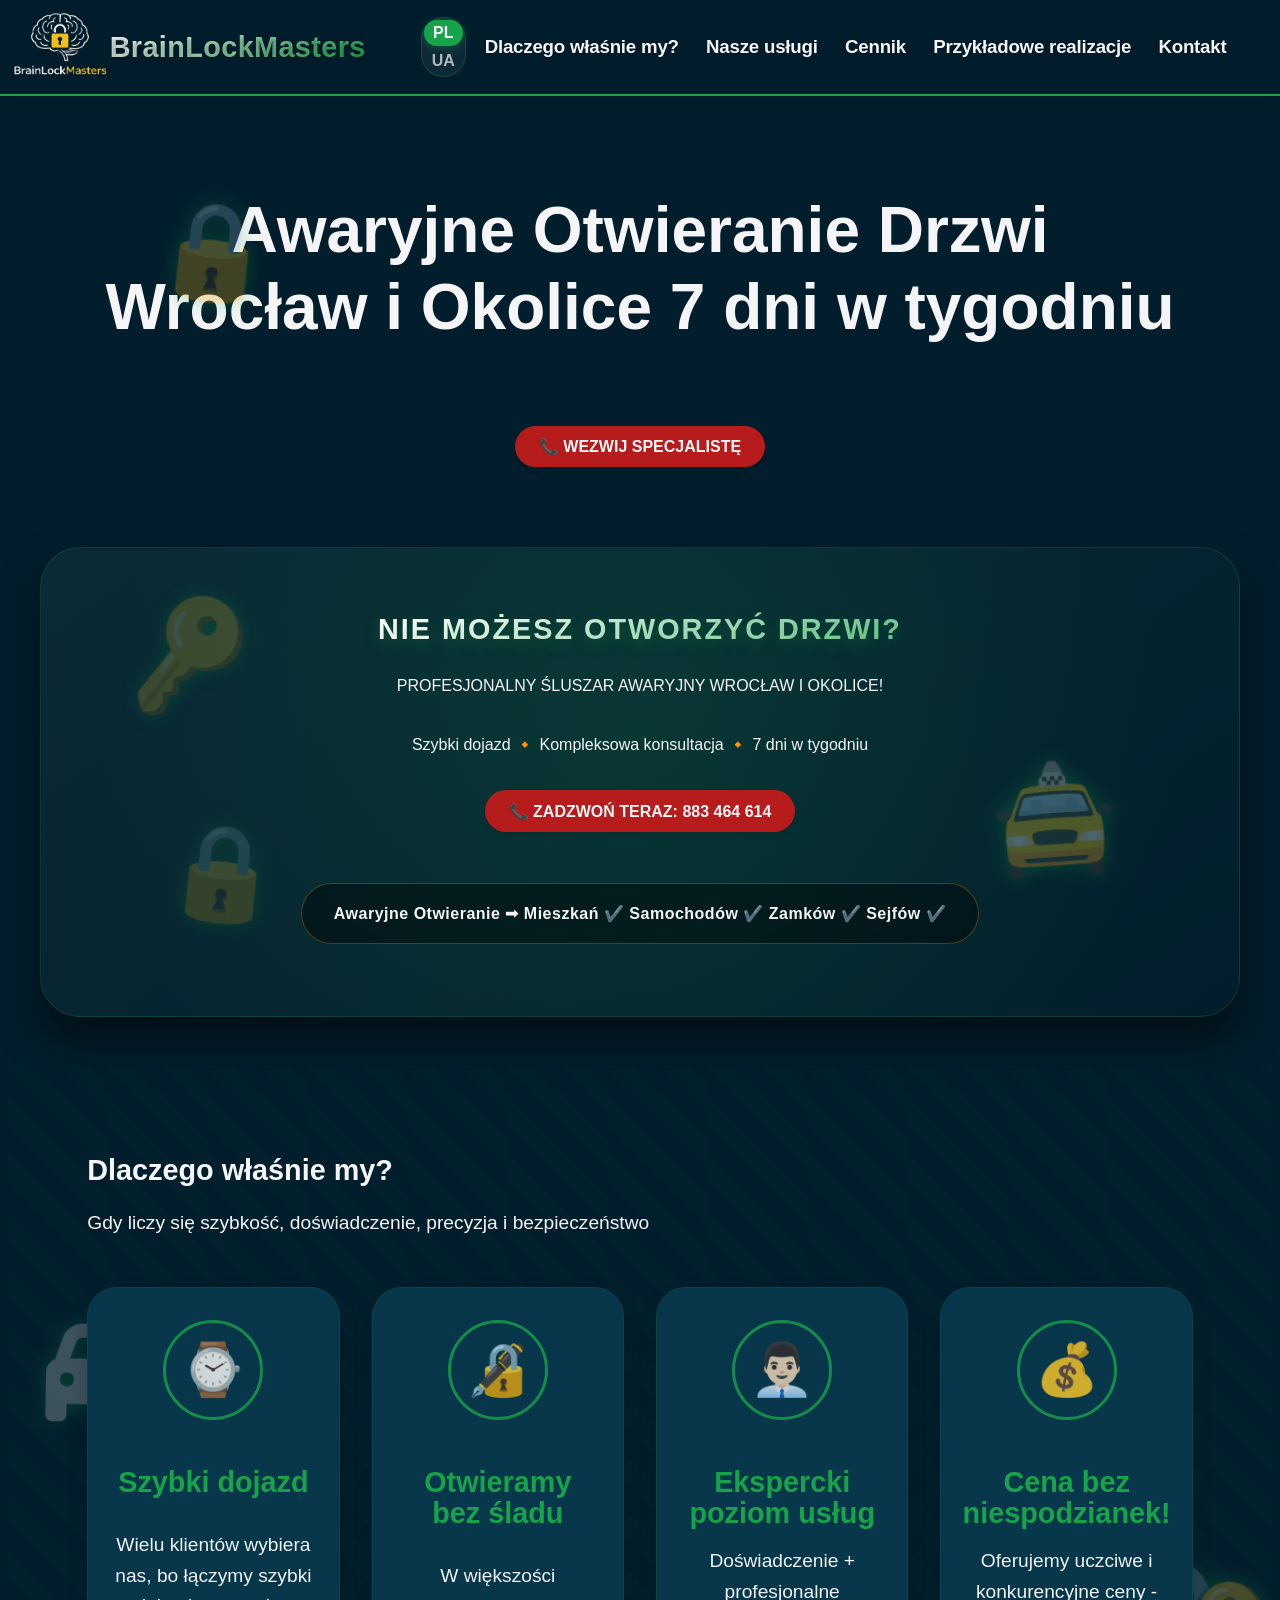
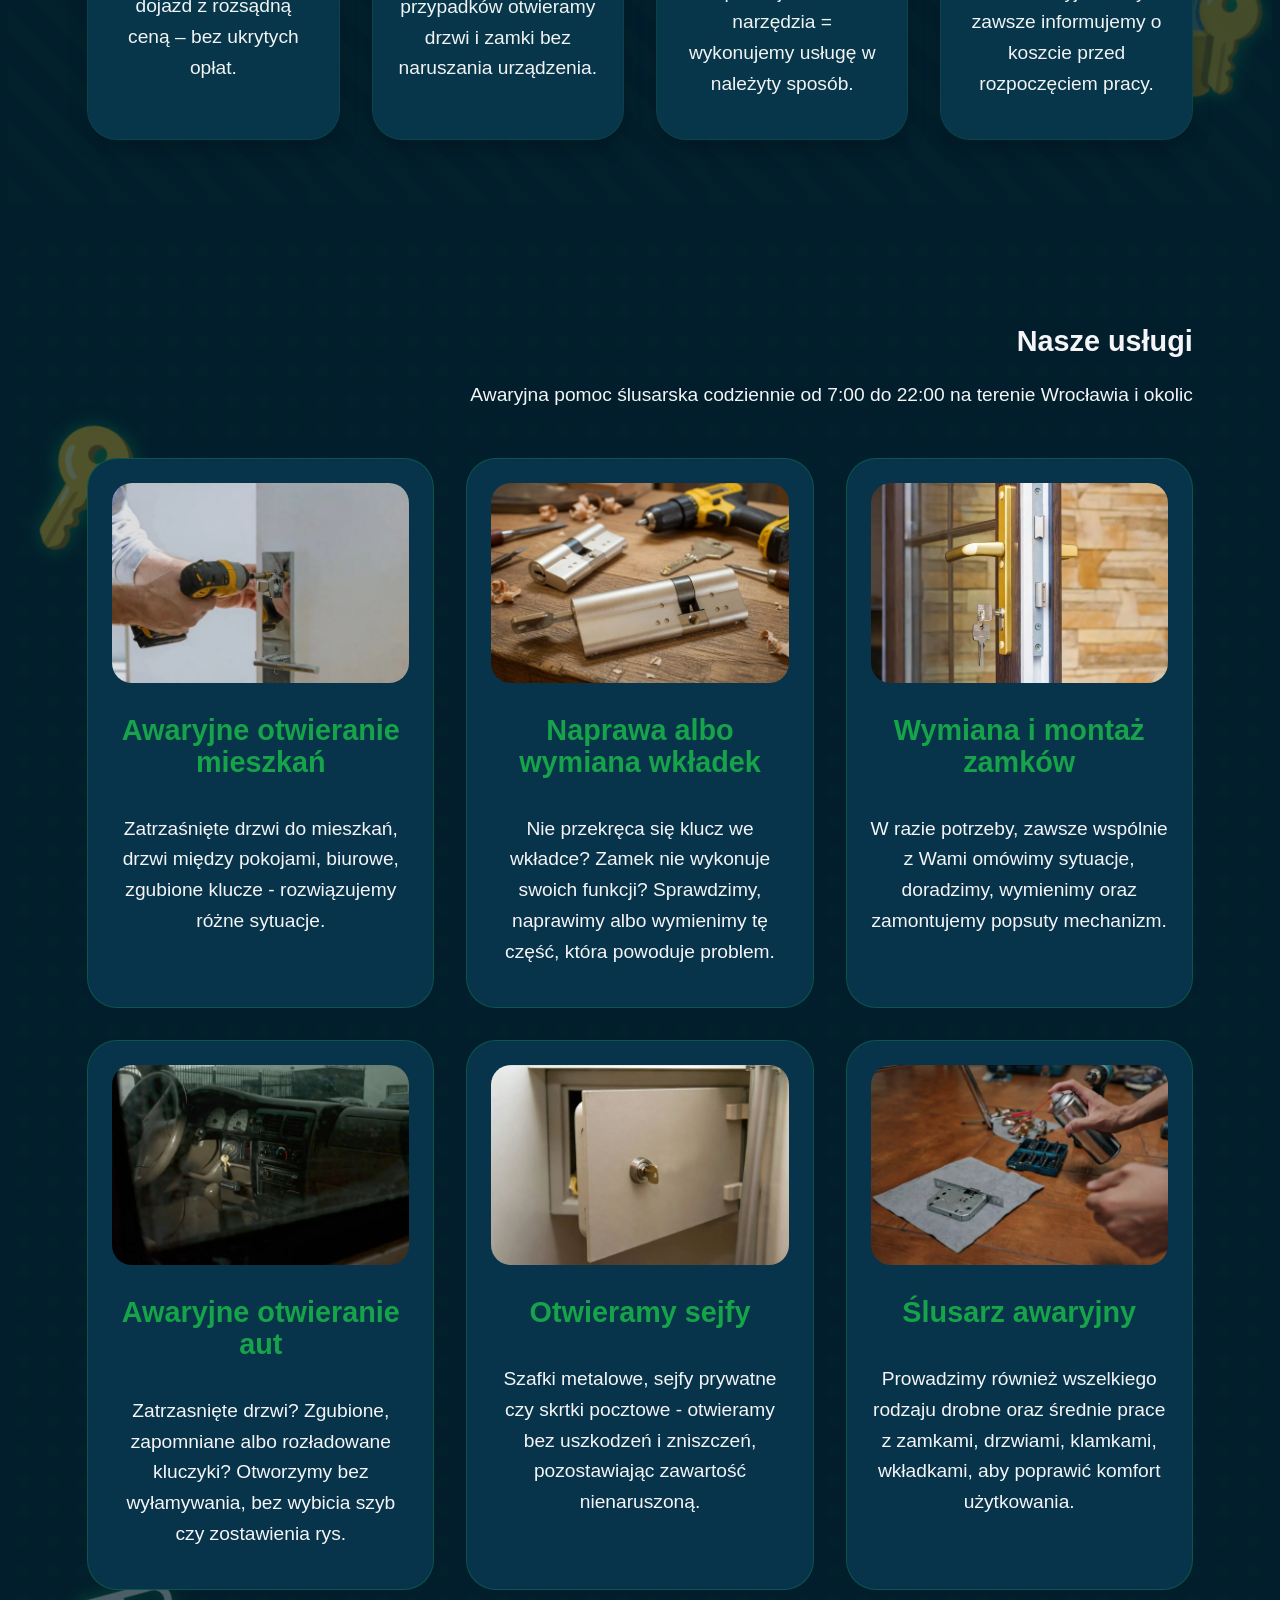
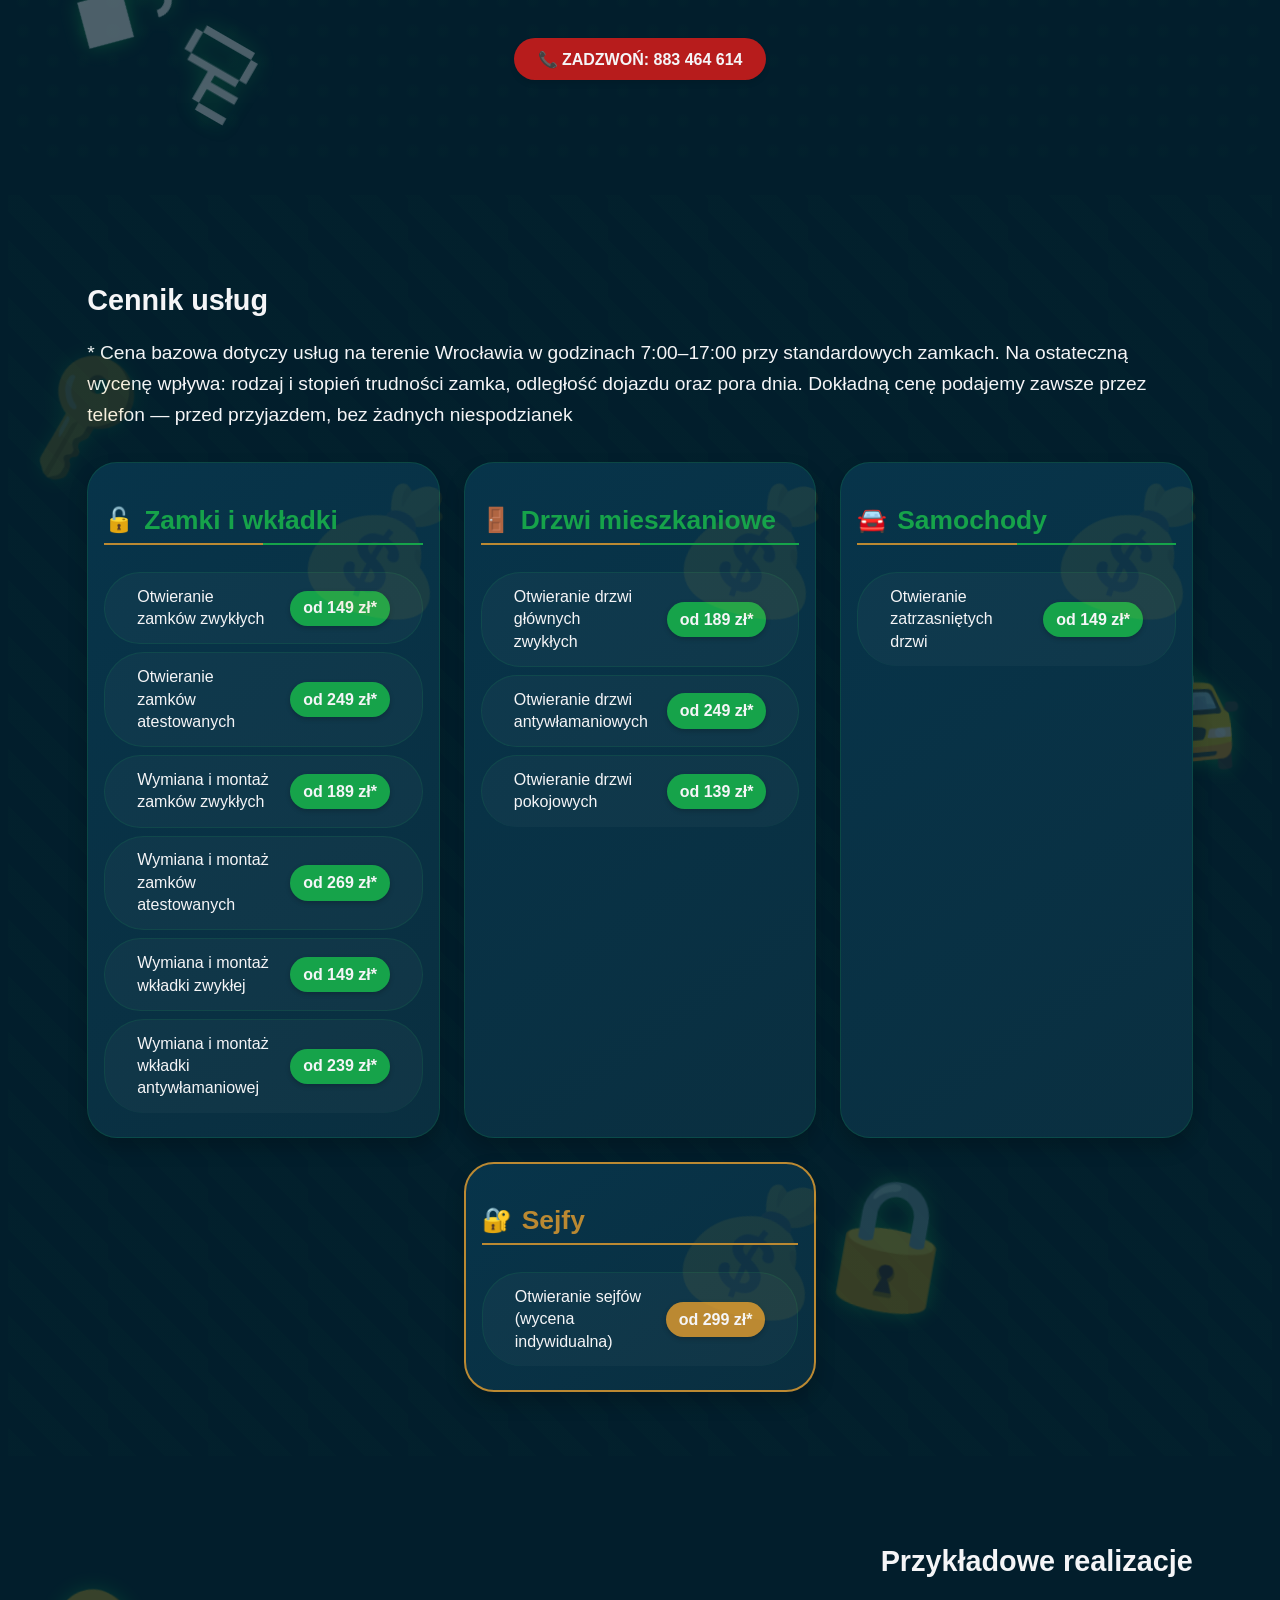
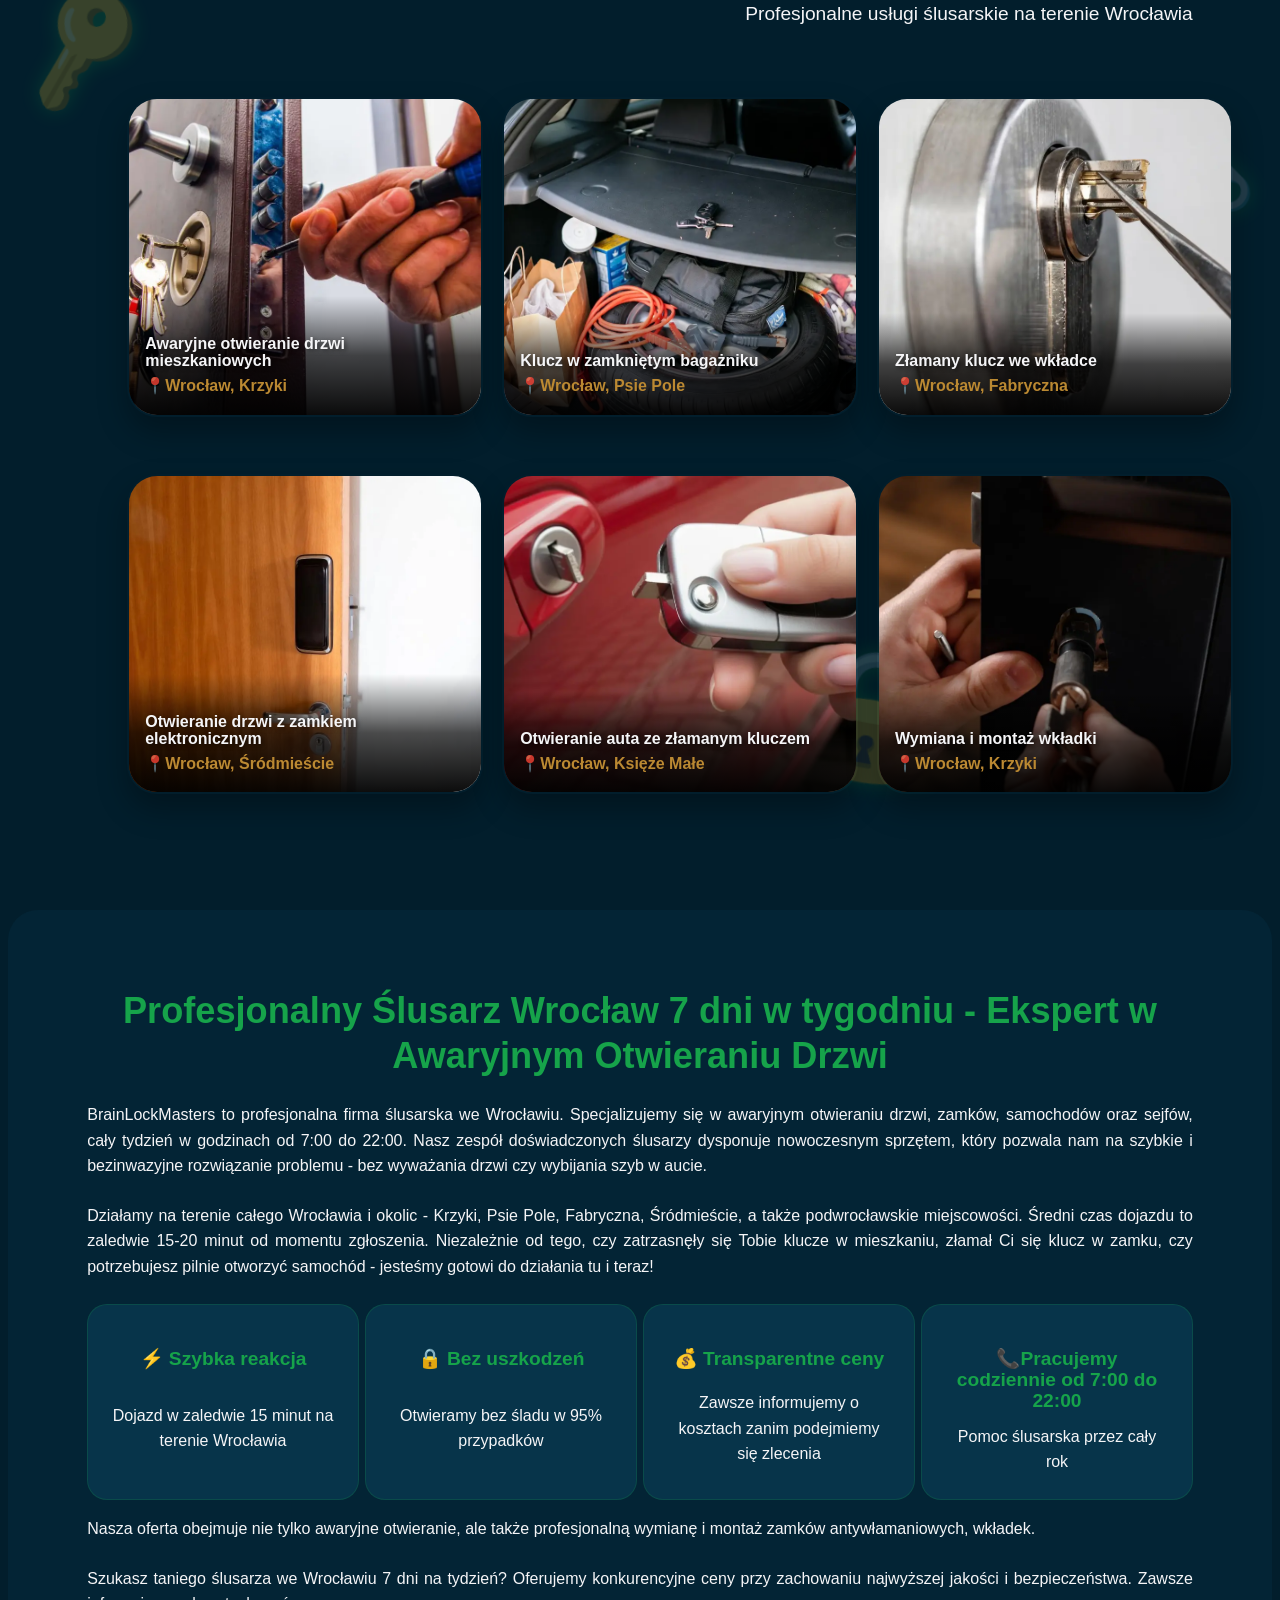
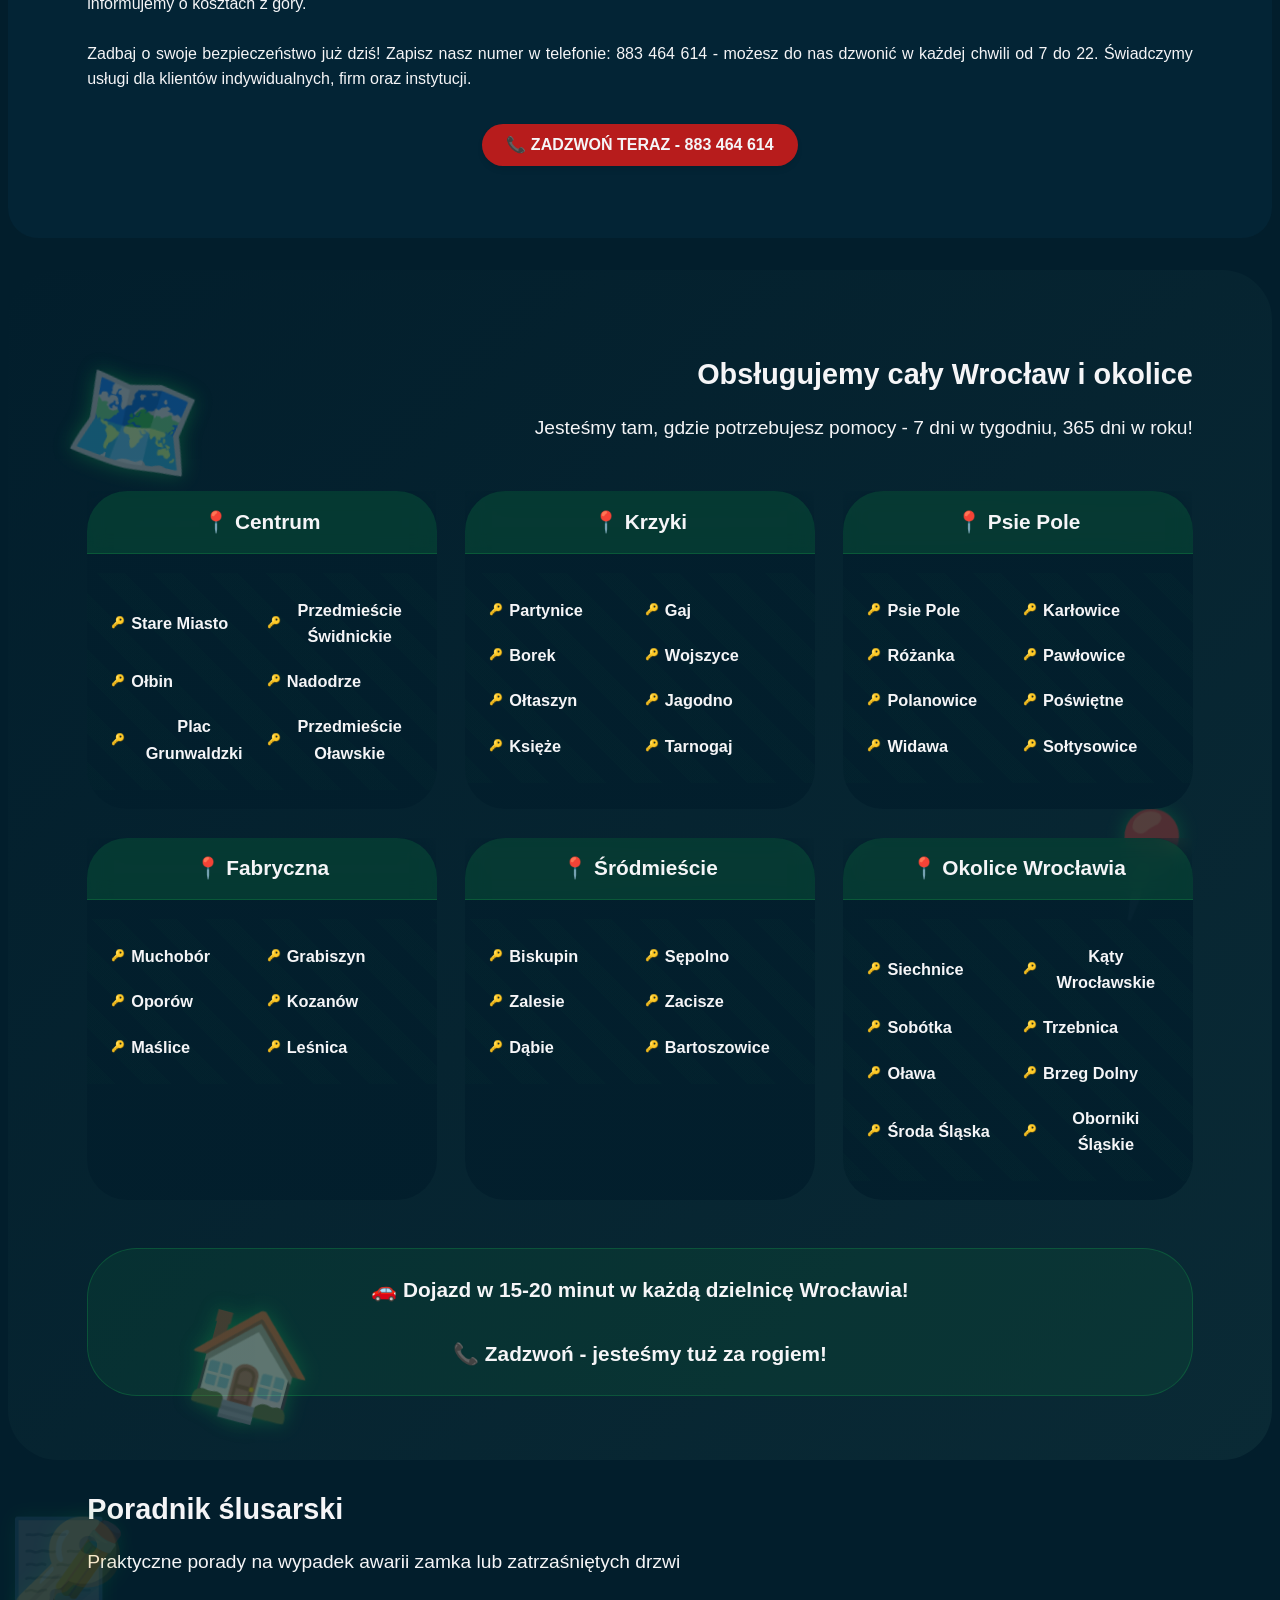
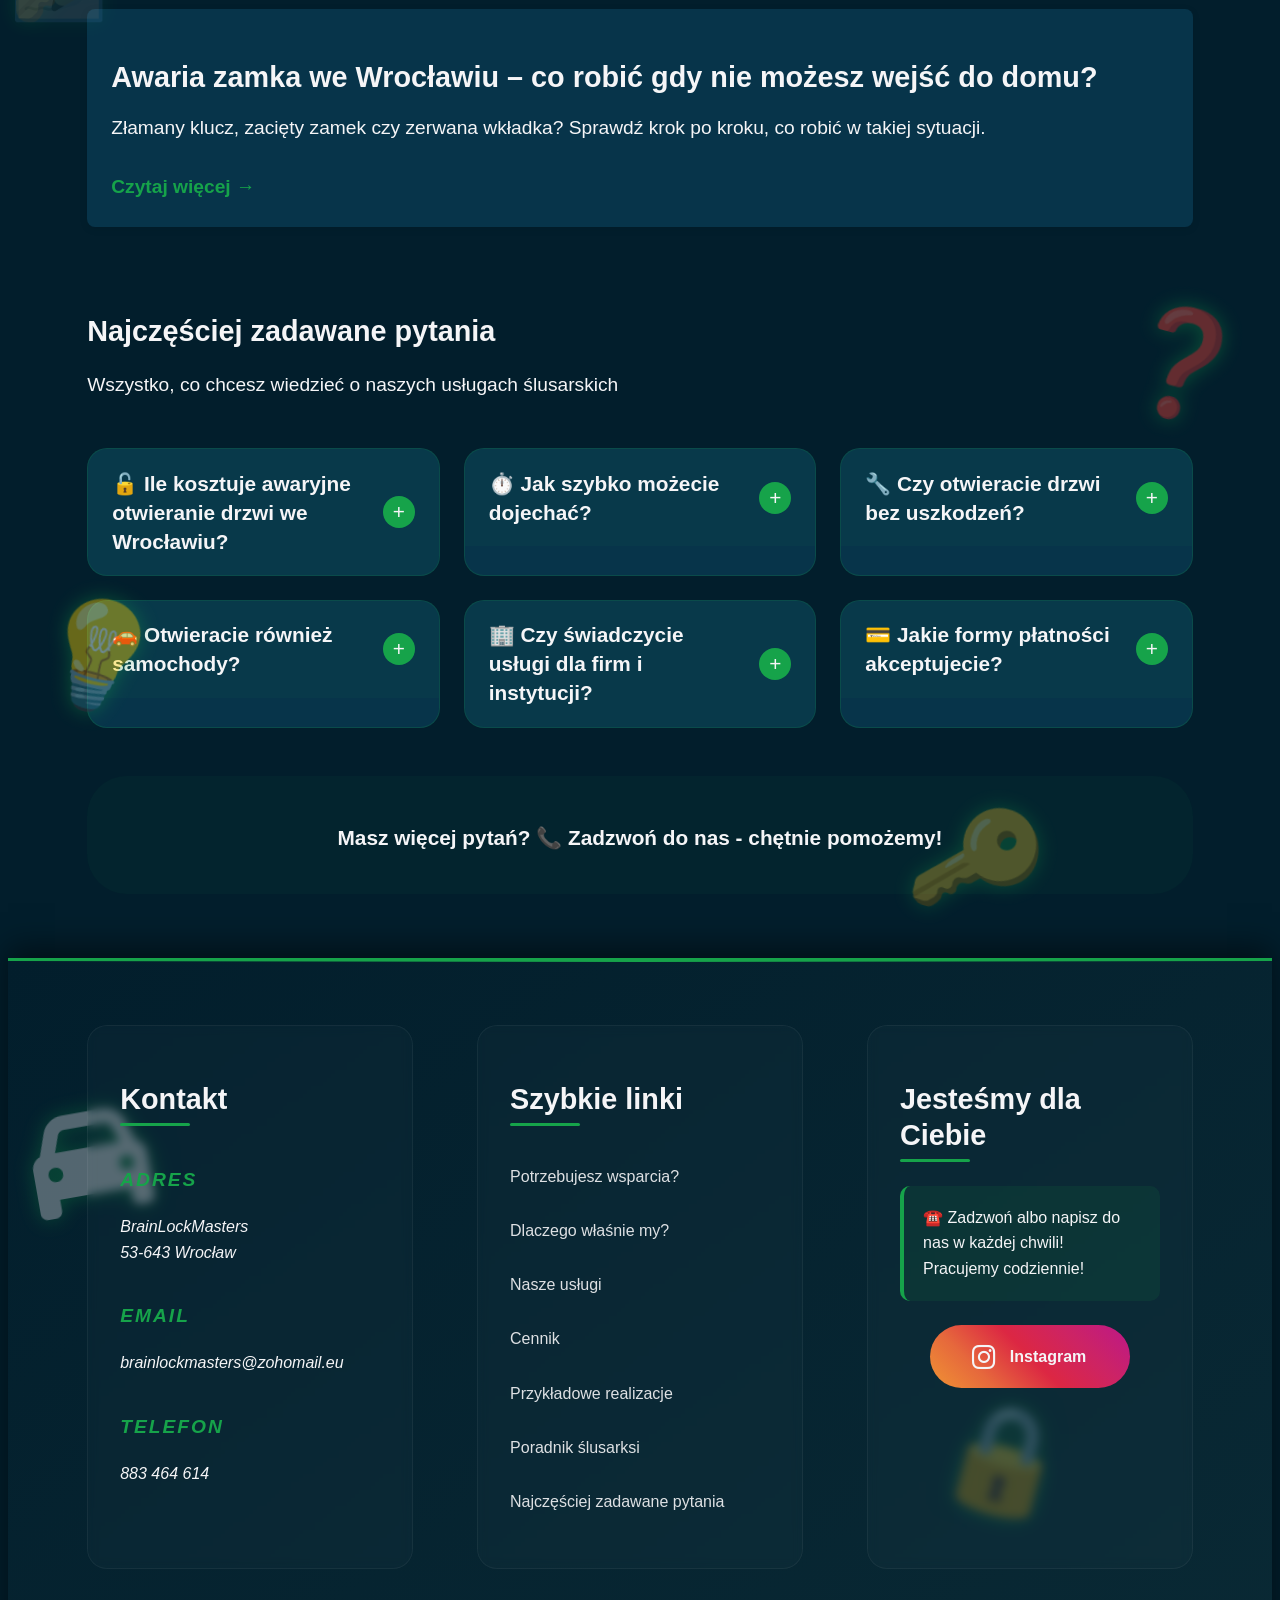
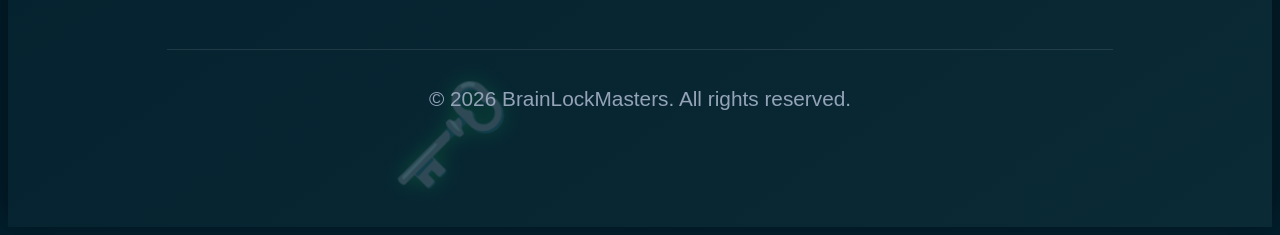
==== index.html @ 9e3c0130 "adjusting indexation for cloudflare and google" ====
<!DOCTYPE HTML>
<!-- Ślusarz Awaryjny Wrocław 7 dni w tygodniu - Profesjonalne otwieranie drzwi -->
<html lang="pl">
<head>
	<title>Ślusarz Awaryjny Wrocław - Otwieranie Drzwi | Pogotowie Zamkowe | BrainLockMasters</title>
	<meta charset="utf-8" />
	<meta name="viewport" content="width=device-width, initial-scale=1, user-scalable=yes" />
	<meta name="description" content="✅ Awaryjne otwieranie mieszkań, samochodów i sejfów Wrocław 7 dni w tygodniu. ✅ Dojazd w 15 minut! ✅ Otwieramy bez uszkodzeń. ✅ Profesjonalny ślusarz na telefon. Zadzwoń: 883 464 614" />
	<meta name="keywords" content="ślusarz Wrocław, pogotowie zamkowe Wrocław, otwarci codziennie 7–22, awaryjne otwieranie drzwi Wrocław i okolice, ślusarz awaryjny Wrocław, otwieranie samochodów Wrocław, wymiana zamków Wrocław, tania pomoc ślusarska Wrocław, tanie usługi ślusarskie Wrocław" />
	<meta name="author" content="BrainLockMasters - Pogotowie Zamkowe Wrocław" />
	<meta name="robots" content="index, follow" />
	<meta name="geo.region" content="PL-DS" />
	<meta name="geo.placename" content="Wrocław" />
	<meta name="geo.position" content="51.1174334,17.0079365" />
	<meta name="ICBM" content="51.1174334, 17.0079365" />

	<!-- Social Media-->
	<meta property="og:title" content="Ślusarz Awaryjny Wrocław - Awaryjne Otwieranie Drzwi i Samochodów" />
	<meta property="og:description" content="Szybka pomoc ślusarska we Wrocławiu - mieszkania, auta, sejfy. 7 dni w tygodniu!" />
	<meta property="og:type" content="website" />
	<meta property="og:url" content="https://brainlockmasters.pl" />
	<meta property="og:image" content="images/logo.webp"/>
	<meta property="og:site_name" content="BrainLockMasters - Ślusarz Wrocław" />
	<link rel="canonical" href="https://brainlockmasters.pl" />
	<meta property="og:locale" content="pl_PL" />
	<link rel="stylesheet" href="assets/css/brainlockmasters.css" />
	<meta itemprop="name" content="BrainLockMasters - Ślusarz Wrocław" />
	<meta itemprop="description" content="Awaryjne otwieranie drzwi, samochodów i sejfów we Wrocławiu. Otwarci codziennie." />
	<link rel="preload" as="image" href="images/logo.webp" fetchpriority="high" />
	<link rel="icon" type="image/x-icon" href="images/logo2.webp" />
	<link rel="apple-touch-icon" href="images/logo2.webp" />
	<script type="application/ld+json">
		{
		"@context": "https://schema.org",
		"@type": "Locksmith",
		"name": "BrainLockMasters – Ślusarz Awaryjny Wrocław",
		"image": "https://brainlockmasters.pl/images/logo.webp",
		"telephone": "+48883464614",
		"url": "https://brainlockmasters.pl",
		"priceRange": "PLN",
		"description": "Awaryjne otwieranie drzwi, zamków, samochodów i sejfów we Wrocławiu. Dojazd w 15-20 minut. Pracujemy codziennie w godzinach 7:00–22:00.",
		"address": {
			"@type": "PostalAddress",
			"addressLocality": "Wrocław",
			"addressRegion": "dolnośląskie",
			"addressCountry": "PL"
		},
		"areaServed": {
			"@type": "City",
			"name": "Wrocław"
		},
		"geo": {
			"@type": "GeoCoordinates",
			"latitude": 51.1079,
			"longitude": 17.0385
		},
		"openingHoursSpecification": [
			{
			"@type": "OpeningHoursSpecification",
			"dayOfWeek": [
				"Monday", "Tuesday", "Wednesday", "Thursday", "Friday", "Saturday", "Sunday"
			],
			"opens": "07:00",
			"closes": "21:59"
			}
		]
		}
		</script>
		<!-- Google tag (gtag.js) -->
		<script async src="https://www.googletagmanager.com/gtag/js?id=G-25R4T72WKW"></script>
		<script async src="https://www.googletagmanager.com/gtag/js?id=AW-18084168114"></script>
		<script>
		  window.dataLayer = window.dataLayer || [];
		  function gtag(){dataLayer.push(arguments);}
		  gtag('js', new Date());
		
		  gtag('config', 'GT-5DCPVZRK');
		  gtag('config', 'GT-WBKD8BJF');
		  gtag('config', 'G-25R4T72WKW');
		  gtag('config', 'AW-18084168114');
		</script>

		<!-- Event snippet for Kliknij, aby połączyć (1) conversion page -->
		<script>
		function gtag_report_conversion(url) {
		var callback = function () {
			if (typeof(url) != 'undefined') {
			window.location = url;
			}
		};
		gtag('event', 'conversion', {
			'send_to': 'AW-18084168114/wD7CCK_O_MscELKDmq9D',
			'event_callback': callback
		});
		return false;
		}
		</script>


</head>
<body class="is-preload">

	<!-- Top Nav Bar -->
	<header class="topbar" role="banner">
		<div class="container nav-flex">
			<div class="logo">
				<a aria-label="Strona główna">
					<img src="images/logo.webp" alt="BrainLockMasters" class="logo-img">
					<span class="logo-text">BrainLockMasters</span>
				</a>
			</div>

			<div class="nav-right">
				<div class="language-switcher">
					<button class="lang-btn active" data-lang="pl">PL</button>
					<button class="lang-btn" data-lang="ua">UA</button>
				</div>

				<nav class="main-nav" aria-label="Główne menu" role="navigation">
					<button class="mobile-menu-toggle" aria-label="Menu" aria-expanded="false">
						<span class="hamburger"></span>
					</button>
					<ul class="nav-menu">
						<li><a href="#why-us" class="nav-link" data-i18n="nav.why-us">Dlaczego właśnie my?</a></li>
						<li><a href="#services" class="nav-link" data-i18n="nav.services">Nasze usługi</a></li>
						<li><a href="#prices" class="nav-link" data-i18n="nav.prices">Cennik</a></li>
						<li><a href="#projects" class="nav-link" data-i18n="nav.projects">Przykładowe realizacje</a></li>
						<li><a href="#footer" class="nav-link" data-i18n="nav.contact">Kontakt</a></li>
					</ul>
				</nav>
				<a href="tel:+48883464614" class="button desktop-call" aria-label="Zadzwoń do nas">📞 883 464 614</a>
			</div>	
		</div>
	</header>

	<div id="page-wrapper">
		<!-- Header Section -->
		<section id="header" role="region" aria-label="Nagłówek">
			<div class="bg-icon" aria-hidden="true">🔒</div>
			<h1>
				<a data-i18n="header.title">Awaryjne Otwieranie Drzwi <br>Wrocław i Okolice 7 dni w tygodniu</a>
			</h1>
			<div class="phone-top">
				<a href="tel:+48883464614" class="button cta-primary icon solid fa-phone-volume" aria-label="Zadzwoń teraz" data-i18n="header.cta">
					📞 WEZWIJ SPECJALISTĘ
				</a>
			</div>
		</section>	
				
		<!-- Banner/Hero Section -->
		<section id="banner" role="region" aria-label="Hero section">
			<div class="bg-icon" aria-hidden="true">🔑</div>
			<div class="bg-icon" aria-hidden="true">🔒</div>
			<div class="bg-icon" aria-hidden="true">🚖</div>

			<div class="inner">
				<header>
					<h2 data-i18n="banner.title">NIE MOŻESZ OTWORZYĆ DRZWI?</h2>
					<p data-i18n="banner.subtitle">
						PROFESJONALNY ŚLUSARZ AWARYJNY WROCŁAW I OKOLICE!
					</p>
					<p data-i18n="banner.desc">
						Szybki dojazd 🔸 Kompleksowa konsultacja 🔸 Dostępni codziennie 7–22
					</p>
				</header>
					
				<ul class="actions special">
					<li>
						<a href="tel:+48883464614" class="button cta-primary hero-cta" data-i18n="banner.cta">
						📞 ZADZWOŃ TERAZ: 883 464 614
						</a>
					</li>
				</ul>

				<p class="banner-sub" aria-label="Zakres usług" data-i18n="banner.services">
					<span>Awaryjne Otwieranie Mieszkań</span> 🔑 
					<span>Samochodów</span> 🚘 
					<span>Zamków</span> 🔓
					<span>Sejfów</span>
				</p>
			</div>
		</section>

		<!--Why Us Section-->
		<section id="why-us" role="region" aria-labelledby="why-us-heading">
			<div class="bg-icon" aria-hidden="true">
				<i class="fas fa-car"></i>
			</div>
			<div class="bg-icon" aria-hidden="true">🔐</div>

			<div class="container">
				<header class="major">
					<h2 id="why-us-heading" data-i18n="why-us.title">Dlaczego właśnie my?</h2>
					<p data-i18n="why-us.subtitle">Gdy liczy się szybkość, doświadczenie, precyzja i bezpieczeństwo</p>
				</header>

				<div class="features">
					<article class="feature">
						<div class="feature-icon">⌚</div>
						<h3 data-i18n="why-us.speed.title">Szybki dojazd</h3>
						<p data-i18n="why-us.speed.desc">Wielu klientów wybiera nas, bo łączymy szybki dojazd z rozsądną ceną – bez ukrytych opłat.</p>
					</article>

					<article class="feature">
						 <div class="feature-icon">🔏</div>
						<h3 data-i18n="why-us.nodamage.title">Otwieramy bez śladu</h3>
						<p data-i18n="why-us.nodamage.desc">W większości przypadków otwieramy drzwi i zamki bez naruszania urządzenia.</p>
					</article>

					<article class="feature">
						 <div class="feature-icon">👨🏻‍💼</div>
						<h3 data-i18n="why-us.expert.title">Ekspercki poziom usług</h3>
						<p data-i18n="why-us.expert.desc">Doświadczenie + profesjonalne narzędzia = wykonujemy usługę w należyty sposób.</p>
					</article>

					<article class="feature">
						<div class="feature-icon">💰</div>
						<h3 data-i18n="why-us.price.title">Cena bez niespodzianek!</h3>
						<p data-i18n="why-us.price.desc">Oferujemy uczciwe i konkurencyjne ceny - zawsze informujemy o koszcie przed rozpoczęciem pracy.</p>
					</article>
				</div>
			</div>
		</section>

		<!-- Service Section -->
		<section id="services" role="region" aria-labelledby="services-heading">
			<div class="bg-icon" aria-hidden="true">🔑</div>
			<div class="bg-icon" aria-hidden="true">
				<i class="fas fa-car"></i>
			</div>
			<div class="bg-icon" aria-hidden="true">ꗃꄗ</div>

			<div class="container">
				<header class="major">
					<h2 id="services-heading" data-i18n="services.title">Nasze usługi</h2>
					<p data-i18n="services.subtitle">Awaryjna pomoc ślusarska codziennie od 7:00 do 22:00 na terenie Wrocławia i okolic</p>
				</header>

				<div class="service-grid">
					<article class="service-card">
						<img src="images/awaryjne_otwieranie_zamków.webp" alt="Awaryjne otwieranie zamków w drzwiach" loading="lazy" width="400" height="225">
						<h3 data-i18n="services.apartment.title">Awaryjne otwieranie mieszkań</h3>
						<p data-i18n="services.apartment.desc">Zatrzaśnięte drzwi do mieszkań, drzwi między pokojami, biurowe, zgubione klucze - rozwiązujemy różne sytuacje.</p>						
					</article>

					<article class="service-card">
						<img src="images/wymiana_wkładki.webp" alt="Naprawa i wymiana wkładek" loading="lazy" width="400" height="225">
						<h3 data-i18n="services.lockrepair.title">Naprawa albo wymiana wkładek</h3>
						<p data-i18n="services.lockrepair.desc">Nie przekręca się klucz we wkładce? Zamek nie wykonuje swoich funkcji? Sprawdzimy, naprawimy albo wymienimy tę część, która powoduje problem.</p>						
					</article>

					<article class="service-card">
						<img src="images/wymiana_i_montaż_zamków.webp" alt="Wymiana i montaż zamków" loading="lazy" width="400" height="225">
						<h3 data-i18n="services.lockreplace.title">Wymiana i montaż zamków</h3>
						<p data-i18n="services.lockreplace.desc">W razie potrzeby, zawsze wspólnie z Wami omówimy sytuacje, doradzimy, wymienimy oraz zamontujemy popsuty mechanizm.</p>
					</article>
					
					<article class="service-card">
						<img src="images/awaryjne_otwieranie_samochodu.webp" alt="Awaryjne otwieranie samochodu" loading="lazy" width="400" height="225">
						<h3 data-i18n="services.car.title">Awaryjne otwieranie aut</h3>
						<p data-i18n="services.car.desc">Zatrzasnięte drzwi? Zgubione, zapomniane albo rozładowane kluczyki? Otworzymy bez wyłamywania, bez wybicia szyb czy zostawienia rys.</p>
					</article>

					<article class="service-card">
						<img src="images/otwieranie_sejfu.webp" alt="Otwieranie sejfu" loading="lazy" width="400" height="225">
						<h3 data-i18n="services.safe.title">Otwieramy sejfy</h3>
						<p data-i18n="services.safe.desc">Szafki metalowe, sejfy prywatne czy skrtki pocztowe - otwieramy bez uszkodzeń i zniszczeń, pozostawiając zawartość nienaruszoną.</p>
					</article>

					<article class="service-card">
						<img src="images/kompleksowe_usługi_ślusarskie.webp" alt="Kompleksowe usługi ślusarskie" loading="lazy" width="400" height="225">
						<h3 data-i18n="services.emergency.title">Ślusarz awaryjny</h3>
						<p data-i18n="services.emergency.desc">Prowadzimy również wszelkiego rodzaju drobne oraz średnie prace z zamkami, drzwiami, klamkami, wkładkami, aby poprawić komfort użytkowania.</p>
					</article>
				</div>

					<ul class="actions bottom">
						<li><a href="tel:+48883464614" class="button cta-primary" data-i18n="services.cta">📞 ZADZWOŃ: 883 464 614</a></li>
					</ul>
				
			</div>
		</section>

		<!-- Prices Section -->
		<section id="prices" class="section-light" role="region" aria-labelledby="prices-heading">
			<div class="bg-icon" aria-hidden="true">🔑</div>
			<div class="bg-icon" aria-hidden="true">🔒</div>
			<div class="bg-icon" aria-hidden="true">🚖</div>

			<div class="container">
				<h2 id="prices-heading" class="section-title" data-i18n="prices.title">Cennik usług</h2>
				<p data-i18n="prices.subtitle">** Cena bazowa dotyczy usług na terenie Wrocławia w godzinach 7:00–17:00 przy standardowych zamkach. Na ostateczną wycenę wpływa: rodzaj i stopień trudności zamka, odległość dojazdu oraz pora dnia. Dokładną cenę podajemy zawsze przez telefon — przed przyjazdem, bez żadnych niespodzianek.</p>
				
				<div class="price-grid">
					<div class="price-card">
						<h3 data-i18n="prices.locks.title">Zamki i wkładki</h3>
						<ul>
							<li><span data-i18n="prices.locks.standard_open">Otwieranie zamków zwykłych</span><span class="price" data-i18n="prices.locks.standard_open.price">od 149 zł*</span></li>
							<li><span data-i18n="prices.locks.certified_open">Otwieranie zamków atestowanych</span><span class="price" data-i18n="prices.locks.certified_open.price">od 249 zł*</span></li>
							<li><span data-i18n="prices.locks.standard_replace">Wymiana i montaż zamków zwykłych</span><span class="price" data-i18n="prices.locks.standard_replace.price">od 189 zł*</span></li>
							<li><span data-i18n="prices.locks.certified_replace">Wymiana i montaż zamków atestowanych</span><span class="price" data-i18n="prices.locks.certified_replace.price">od 269 zł*</span></li>
							<li><span data-i18n="prices.locks.cylinder_standard">Wymiana i montaż wkładki zwykłej</span><span class="price" data-i18n="prices.locks.cylinder_standard.price">od 149 zł*</span></li>
							<li><span data-i18n="prices.locks.cylinder_certified">Wymiana i montaż wkładki antywłamaniowej</span><span class="price" data-i18n="prices.locks.cylinder_certified.price">od 239 zł*</span></li>
						</ul>
					</div>
					
					<div class="price-card">
						<h3 data-i18n="prices.doors.title">Drzwi mieszkaniowe</h3>
						<ul>
							<li><span data-i18n="prices.doors.main_standard">Otwieranie drzwi głównych zwykłych</span><span class="price" data-i18n="prices.doors.main_standard.price">od 189 zł*</span></li>
							<li><span data-i18n="prices.doors.main_certified">Otwieranie drzwi antywłamaniowych</span><span class="price" data-i18n="prices.doors.main_certified.price">od 249 zł*</span></li>
							<li><span data-i18n="prices.doors.interior">Otwieranie drzwi pokojowych</span><span class="price" data-i18n="prices.doors.interior.price">od 139 zł*</span></li>
						</ul>
					</div>
					
					<div class="price-card">
						<h3 data-i18n="prices.cars.title">Samochody</h3>
						<ul>
							<li><span data-i18n="prices.cars.door_open">Otwieranie zatrzasniętych drzwi</span><span class="price" data-i18n="prices.cars.door_open.price">od 149 zł*</span></li>
						</ul>
					</div>

					<div class="price-card">
						<h3 data-i18n="prices.safes.title">Sejfy</h3>
						<ul>
							<li><span data-i18n="prices.safes.open">Otwieranie sejfów (wycena indywidualna)</span><span class="price" data-i18n="prices.safes.open.price">od 299 zł*</span></li>
						</ul>
					</div>
					
				</div>
			</div>				
		</section>


		<!-- Projects Section -->
		<section id="projects" role="region" aria-labelledby="projects-heading">
			<div class="container">
				<div class="bg-icon" aria-hidden="true">🔑</div>
				<div class="bg-icon" aria-hidden="true">🔐</div>
				<div class="bg-icon" aria-hidden="true">🗝️</div>
				<header class="major">
					<h2 id="projects-heading" data-i18n="projects.title">Przykładowe realizacje</h2>
					<p data-i18n="projects.subtitle">Profesjonalne usługi ślusarskie na terenie Wrocławia</p>
				</header>
				
				<div class="project-grid">
					<figure class="project-card">
						<img src="images/awaryjne_otwieranie.webp" alt="Awaryjne otwieranie mieszkania na Krzykach" loading="lazy" width="400" height="300">
						<figcaption class="overlay">
							<h3 data-i18n="project1.title">Awaryjne otwieranie<br> drzwi mieszkaniowych</h3>
							<p data-i18n="project1.location">Wrocław, Krzyki</p>
						</figcaption>
					</figure>	

					<figure class="project-card">
						<img src="images/otwieranie_samochodu_przez_bagażnik.webp" alt="Otwieranie samochodu przez bagażnik na Psim Polu" loading="lazy" width="400" height="300">
						<figcaption class="overlay">
							<h3 data-i18n="project2.title">Klucz w zamkniętym bagażniku</h3>
							<p data-i18n="project2.location">Wrocław, Psie Pole</p>
						</figcaption>
					</figure>

					<figure class="project-card">
						<img src="images/wyciąganie_złamanego_klucza.webp" alt="Wyciąganie złamanego klucza na Fabrycznej" loading="lazy" width="400" height="300">
						<figcaption class="overlay">
							<h3 data-i18n="project3.title">Złamany klucz we wkładce</h3>
							<p data-i18n="project3.location">Wrocław, Fabryczna</p>
						</figcaption>
					</figure>

					<figure class="project-card">
						<img src="images/otwieranie_elektrycznego_zamka.webp" alt="Otwieranie zamka elektronicznego w Śródmieściu" loading="lazy" width="400" height="300">
						<figcaption class="overlay">
							<h3 data-i18n="project4.title">Otwieranie drzwi z zamkiem elektronicznym</h3>
							<p data-i18n="project4.location">Wrocław, Śródmieście</p>
						</figcaption>
					</figure>

					<figure class="project-card">
						<img src="images/złamane_klucze_samochodu.webp" alt="Otwieranie drzwi samochodowych ze złamanym kluczem" loading="lazy" width="400" height="300">
						<figcaption class="overlay">
							<h3 data-i18n="project5.title">Otwieranie auta ze złamanym kluczem</h3>
							<p data-i18n="project5.location">Wrocław, Księże Małe</p>
						</figcaption>
					</figure>

					<figure class="project-card">
						<img src="images/wymiana_i_montaż_wkładki.webp" alt="Wymiana i montaż wkładki" loading="lazy" width="400" height="300">
						<figcaption class="overlay">
							<h3 data-i18n="project6.title">Wymiana i montaż wkładki</h3>
							<p data-i18n="project6.location">Wrocław, Krzyki</p>
						</figcaption>
					</figure>
				</div>	
			</div>
		</section>
				
		<!-- SEO Content -->
		<section class="seo-content" role="region" aria-labelledby="seo-heading">
    		<div class="container">
        		<h2 id="seo-heading" data-i18n="seo-content.title">Profesjonalny Ślusarz Wrocław 7 dni w tygodniu - Ekspert w Awaryjnym Otwieraniu Drzwi</h2>
					<p data-i18n="seo-content.desc">
						BrainLockMasters to zaufany ślusarz we Wrocławiu, który pomaga w najtrudniejszych momentach. Specjalizujemy się w awaryjnym otwieraniu drzwi, zamków, samochodów oraz sejfów, cały tydzień w godzinach od 7:00 do 22:00. 
						Nasz zespół doświadczonych ślusarzy dysponuje nowoczesnym sprzętem, który pozwala nam na szybkie i bezinwazyjne rozwiązanie problemu - bez wyważania drzwi czy wybijania szyb w aucie.
					</p>
        			<p data-i18n="seo-content1.desc">
						Działamy na terenie całego Wrocławia i okolic - Krzyki, Psie Pole, Fabryczna, Śródmieście, a także podwrocławskie miejscowości. 
						Średni czas dojazdu to zaledwie 15-20 minut od momentu zgłoszenia. 
						Niezależnie od tego, czy zatrzasnęły się Tobie klucze w mieszkaniu, złamał Ci się klucz w zamku, czy potrzebujesz pilnie otworzyć samochód - jesteśmy gotowi do działania tu i teraz!
					</p>
        
				<div class="seo-features">
					<div class="seo-feature">
						<h3 data-i18n="seo-feature1.title">⚡Szybka reakcja</h3>
						<p data-i18n="seo-feature1.desc">Dojazd w zaledwie 15 minut na terenie Wrocławia</p>
					</div>
					<div class="seo-feature">
						<h3 data-i18n="seo-feature2.title">🔒Bez uszkodzeń</h3>
						<p data-i18n="seo-feature2.desc">Otwieramy bez śladu w 95% przypadków</p>
					</div>
					<div class="seo-feature">
						<h3 data-i18n="seo-feature3.title">💰Transparentne ceny</h3>
						<p data-i18n="seo-feature3.desc">Zawsze informujemy o kosztach zanim podejmiemy się zlecenia</p>
					</div>
					<div class="seo-feature">
						<h3 data-i18n="seo-feature4.title">📞Pracujemy codziennie od 7:00 do 22:00</h3>
						<p data-i18n="seo-feature4.desc">Pomoc ślusarska przez cały rok</p>
					</div>
				</div>
				
				<p data-i18n="seo-features1.desc">
					Nasza oferta obejmuje nie tylko awaryjne otwieranie, ale także profesjonalną wymianę i montaż zamków antywłamaniowych, wkładek, czy naprawę stacyjek samochodowych. 
					Współpracujemy z renomowanymi producentami, takimi jak GERDA, WILKA, ABUS, CISA, GUARD co gwarantuje najwyższą jakość stosowanych komponentów.
				</p>
				
				<p data-i18n="seo-features2.desc">
    				Szukasz <strong>taniego ślusarza we Wrocławiu 7 dni na tydzień</strong>? Oferujemy konkurencyjne ceny przy zachowaniu najwyższej jakości i bezpieczeństwa. 
					Zawsze informujemy o kosztach z góry.
				</p>

				<p data-i18n="seo-features3.desc">
					<strong>Zadbaj o swoje bezpieczeństwo już dziś!</strong> Zapisz nasz numer w telefonie: <strong>883 464 614</strong> - możesz do nas dzwonić w każdej chwili od 7 do 22. 
					Świadczymy usługi dla klientów indywidualnych, firm oraz instytucji.
				</p>
				
				<p style="text-align: center; margin-top: 2rem;">
					<a href="tel:+48883464614" class="button cta-primary" data-i18n="seo-features.cta">📞 ZADZWOŃ TERAZ - 883 464 614</a>
				</p>
			</div>
		</section>

		<!-- Service Areas Section -->
		<section class="service-areas" id="service-areas" role="region" aria-labelledby="areas-heading">
			<div class="bg-icon" aria-hidden="true">📍</div>
			<div class="bg-icon" aria-hidden="true">🗺️</div>
			<div class="bg-icon" aria-hidden="true">🏠</div>
			
			<div class="container">
				<header class="major">
					<h2 id="areas-heading" data-i18n="areas.title">Obsługujemy cały Wrocław i okolice</h2>
					<p data-i18n="areas.subtitle">Jesteśmy tam, gdzie potrzebujesz pomocy - 7 dni w tygodniu, 365 dni w roku!</p>
				</header>
				
				<div class="areas-grid">
					<div class="area-group">
						<h3 data-i18n="areas.central">📍 Centrum</h3>
						<ul class="area-list">
							<li>Stare Miasto</li>
							<li>Przedmieście Świdnickie</li>
							<li>Ołbin</li>
							<li>Nadodrze</li>
							<li>Plac Grunwaldzki</li>
							<li>Przedmieście Oławskie</li>
						</ul>
					</div>
					
					<div class="area-group">
						<h3 data-i18n="areas.krzyki">📍 Krzyki</h3>
						<ul class="area-list">
							<li>Partynice</li>
							<li>Gaj</li>
							<li>Borek</li>
							<li>Wojszyce</li>
							<li>Ołtaszyn</li>
							<li>Jagodno</li>
							<li>Księże</li>
							<li>Tarnogaj</li>
						</ul>
					</div>
					
					<div class="area-group">
						<h3 data-i18n="areas.psiepole">📍 Psie Pole</h3>
						<ul class="area-list">
							<li>Psie Pole</li>
							<li>Karłowice</li>
							<li>Różanka</li>
							<li>Pawłowice</li>
							<li>Polanowice</li>
							<li>Poświętne</li>
							<li>Widawa</li>
							<li>Sołtysowice</li>
						</ul>
					</div>
					
					<div class="area-group">
						<h3 data-i18n="areas.fabryczna">📍 Fabryczna</h3>
						<ul class="area-list">
							<li>Muchobór</li>
							<li>Grabiszyn</li>
							<li>Oporów</li>
							<li>Kozanów</li>
							<li>Maślice</li>
							<li>Leśnica</li>
						</ul>
					</div>
					
					<div class="area-group">
						<h3 data-i18n="areas.middle">📍 Śródmieście</h3>
						<ul class="area-list">
							<li>Biskupin</li>
							<li>Sępolno</li>
							<li>Zalesie</li>
							<li>Zacisze</li>
							<li>Dąbie</li>
							<li>Bartoszowice</li>
						</ul>
					</div>
					
					<div class="area-group">
						<h3 data-i18n="areas.surrounding">📍 Okolice Wrocławia</h3>
						<ul class="area-list">
							<li>Siechnice</li>
							<li>Kąty Wrocławskie</li>
							<li>Sobótka</li>
							<li>Trzebnica</li>
							<li>Oława</li>
							<li>Brzeg Dolny</li>
							<li>Środa Śląska</li>
							<li>Oborniki Śląskie</li>
						</ul>
					</div>
				</div>
				
				<div class="areas-footer">
					<p data-i18n="areas.footer">🚗 Dojazd w 15-20 minut w każdą dzielnicę Wrocławia!</p><br>
					<p data-i18n="areas.footer1">📞 Zadzwoń - jesteśmy tuż za rogiem!</p>
				</div>
			</div>
		</section>

		<!-- Blog Section -->
		 <section id="blog" role="region" aria-labelledby="blog-heading">
			<div class="bg-icon" aria-hidden="true">📝</div>
    <div class="bg-icon" aria-hidden="true">🔑</div>

    <div class="container">
        <header class="major">
            <h2 id="blog-heading" data-i18n="blog.title">Poradnik ślusarski</h2>
            <p data-i18n="blog.subtitle">Praktyczne porady na wypadek awarii zamka lub zatrzaśniętych drzwi</p>
        </header>

        <div class="blog-grid">
            <article class="blog-card">
                <h3><a href="blog/awaria-zamka-we-wroclawiu-co-robic-gdy-nie-mozesz-wejsc-do-domu" data-i18n="blog.title2">Awaria zamka we Wrocławiu – co robić gdy nie możesz wejść do domu?</a></h3>
                <p data-i18n="blog-subtitle2">Złamany klucz, zacięty zamek czy zerwana wkładka? Sprawdź krok po kroku, co robić w takiej sytuacji.</p>
                <a href="blog/awaria-zamka-we-wroclawiu-co-robic-gdy-nie-mozesz-wejsc-do-domu" class="read-more" data-i18n="blog.route">Czytaj więcej →</a>
            </article>
        </div>
    </div>
		 </section>

		<!-- FAQ Section -->
		<section class="faq-section" id="faq-section" role="region" aria-labelledby="faq-heading">
			<div class="bg-icon" aria-hidden="true">❓</div>
			<div class="bg-icon" aria-hidden="true">💡</div>
			<div class="bg-icon" aria-hidden="true">🔑</div>
			
			<div class="container">
				<header class="major">
					<h2 id="faq-heading" data-i18n="faq.title">Najczęściej zadawane pytania</h2>
					<p data-i18n="faq.subtitle">Wszystko, co chcesz wiedzieć o naszych usługach ślusarskich</p>
				</header>
				
				<div class="faq-grid">
					<div class="faq-item">
						<div class="faq-question">
							<h3 data-i18n="faq.q1">🔓 Ile kosztuje awaryjne otwieranie drzwi we Wrocławiu?</h3>
							<button class="faq-toggle" aria-label="Rozwiń odpowiedź">+</button>
						</div>
						<div class="faq-answer">
							<p data-i18n="faq.a1">Ceny zaczynają się od <strong>149 zł</strong> za otwieranie standardowych zamków. Ostateczna cena zależy od rodzaju zamka, pory dnia i lokalizacji. Zawsze podajemy cenę przed rozpoczęciem pracy - bez żadnych niespodzianek!</p>
						</div>
					</div>
					
					<div class="faq-item">
						<div class="faq-question">
							<h3 data-i18n="faq.q2">⏱️ Jak szybko możecie dojechać?</h3>
							<button class="faq-toggle" aria-label="Rozwiń odpowiedź">+</button>
						</div>
						<div class="faq-answer">
							<p data-i18n="faq.a2">Średni czas dojazdu to <strong>15-20 minut</strong> w obrębie Wrocławia. W sytuacjach awaryjnych staramy się być na miejscu jeszcze szybciej. Pracujemy cały tydzień, więc zawsze możesz liczyć na nasze wsparcie.</p>
						</div>
					</div>
					
					<div class="faq-item">
						<div class="faq-question">
							<h3 data-i18n="faq.q3">🔧 Czy otwieracie drzwi bez uszkodzeń?</h3>
							<button class="faq-toggle" aria-label="Rozwiń odpowiedź">+</button>
						</div>
						<div class="faq-answer">
							<p data-i18n="faq.a3">Tak! W <strong>95% przypadków</strong> otwieramy drzwi bez żadnych uszkodzeń, śladów włamania czy zniszczeń. Używamy profesjonalnych narzędzi i metod, które pozwalają zachować Twój sprzęt w nienaruszonym stanie.</p>
						</div>
					</div>
					
					<div class="faq-item">
						<div class="faq-question">
							<h3 data-i18n="faq.q4">🚗 Otwieracie również samochody?</h3>
							<button class="faq-toggle" aria-label="Rozwiń odpowiedź">+</button>
						</div>
						<div class="faq-answer">
							<p data-i18n="faq.a4">Oczywiście! Specjalizujemy się w otwieraniu samochodów wszystkich marek. Otwieramy zatrzaśnięte drzwi, bagażniki, a także naprawiamy stacyjki. Działamy bez uszkodzeń i bez wybijania szyb.</p>
						</div>
					</div>
					
					<div class="faq-item">
						<div class="faq-question">
							<h3 data-i18n="faq.q5">🏢 Czy świadczycie usługi dla firm i instytucji?</h3>
							<button class="faq-toggle" aria-label="Rozwiń odpowiedź">+</button>
						</div>
						<div class="faq-answer">
							<p data-i18n="faq.a5">Tak! Współpracujemy z klientami indywidualnymi, firmami, biurami, instytucjami publicznymi oraz wspólnotami mieszkaniowymi.</p>
						</div>
					</div>
					
					<div class="faq-item">
						<div class="faq-question">
							<h3 data-i18n="faq.q6">💳 Jakie formy płatności akceptujecie?</h3>
							<button class="faq-toggle" aria-label="Rozwiń odpowiedź">+</button>
						</div>
						<div class="faq-answer">
							<p data-i18n="faq.a6">Akceptujemy płatności gotówką, kartą płatniczą, BLIK, lub przelewem. Wystawiamy faktury i paragony. Płatność następuje po wykonaniu usługi.</p>
						</div>
					</div>
				</div>
				
				<div class="faq-footer">
					<p data-i18n="faq.more">Masz więcej pytań? <a href="tel:+48883464614" class="faq-phone">📞 Zadzwoń do nas - chętnie pomożemy!</a></p>
				</div>
			</div>
		</section>

		<!-- Footer -->
		<footer id="footer" role="contentinfo">
			<div class="bg-icon" aria-hidden="true">
				<i class="fas fa-car"></i>
			</div>
			<div class="bg-icon" aria-hidden="true">🔒</div>		
			<div class="bg-icon" aria-hidden="true">🗝️</div>
			<div class="container">
				<div class="footer-grid">
					<section class="footer-section">
						<h2 data-i18n="footer.contact">Kontakt</h2>
						<address>
							<ul class="contact">
								<li>
									<h3 data-i18n="footer.address">Adres🏡</h3>
									<p>BrainLockMasters<br>53-643 Wrocław</p>
								</li>
								<li>
									<h3 data-i18n="footer.email">Email📧</h3>
									<p><a href="mailto:brainlockmasters@zohomail.eu">brainlockmasters@zohomail.eu</a></p>
								</li>
								<li>
									<h3 data-i18n="footer.phone">Telefon📱</h3>
									<p><a href="tel:+48883464614" class="footer-phone">883 464 614</a></p>
								</li>
							</ul>
						</address>	
					</section>

					<section class="footer-section">
						<h2 data-i18n="footer.quicklinks">Szybkie linki</h2>
						<ul class="footer-links">
							<li><a href="#banner" data-i18n="footer.needhelp">Potrzebujesz wsparcia?</a></li>
							<li><a href="#why-us" data-i18n="footer.why-us">Dlaczego właśnie my?</a></li>
							<li><a href="#services" data-i18n="footer.services">Nasze usługi</a></li>
							<li><a href="#prices" data-i18n="footer.prices">Cennik</a></li>
							<li><a href="#projects" data-i18n="footer.projects">Przykładowe realizacje</a></li>
							<li><a href="#blog" data-i18n="footer.blog">Poradnik ślusarski</a></li>
							<li><a href="#faq-section" data-i18n="footer.faq-section">Najczęściej zadawane pytania</a></li>
						</ul>
					</section>

					<section class="footer-section">
						<h2 data-i18n="footer.forYou">Jesteśmy dla Ciebie</h2>
						<p class="hours" data-i18n="footer.hours"><strong>☎️Zadzwoń albo napisz do nas w każdej chwili!
							Pracujemy codziennie!
						</strong></p>
						<ul class="social">
							<li>
								<a href="https://www.instagram.com/brainlockmasters_wroclaw/" target="_blank" rel="noopener" aria-label="Instagram" class="btn-instagram">
									<i class="fab fa-instagram"></i>
									<span>Instagram</span>
								</a>
							</li>
						</ul>
					</section>
				</div>

				<div class="copyright">
					<p data-i18n="footer.copyright">&copy; 2026 BrainLockMasters. All rights reserved.</p>
				</div>
			</div>
		</footer>
	</div>

		<!-- Scripts -->
		<script src="assets/js/jquery.min.js"></script>
		<script src="assets/js/main.min.js"></script>
		<script>
			document.addEventListener('DOMContentLoaded', function() {
				if (typeof initScrollAnimations === 'function') initScrollAnimations();
				if (typeof initLightbox === 'function') initLightbox();
				if (typeof initSlider === 'function') initSlider();
				if (typeof initMobileMenu === 'function') initMobileMenu();
				
				// Smoothing
				document.querySelectorAll('a[href^="#"]').forEach(anchor => {
					anchor.addEventListener('click', function(e) {
						const href = this.getAttribute('href');
						if (href === '#') return;
						
						const target = document.querySelector(href);
						if (target) {
							e.preventDefault();
							target.scrollIntoView({ behavior: 'smooth', block: 'start' });
						}
					});
				});
			});
		</script>
		<script src="assets/js/translations.js"></script>
		<script>
			// Language switching functionality
			function changeLanguage(lang) {
				document.querySelectorAll('.lang-btn').forEach(btn => {
					btn.classList.toggle('active', btn.dataset.lang === lang);
				});
				
				document.querySelectorAll('[data-i18n]').forEach(element => {
					const key = element.dataset.i18n;
					if (translations[lang] && translations[lang][key]) {
						if (element.tagName === 'INPUT' || element.tagName === 'TEXTAREA') {
							element.placeholder = translations[lang][key];
						} else {
							element.textContent = translations[lang][key];
						}
					}
				});
				document.documentElement.lang = lang;
				localStorage.setItem('preferred-language', lang);
			}
			
			document.addEventListener('DOMContentLoaded', () => {
				const savedLang = localStorage.getItem('preferred-language') || 'pl';
				changeLanguage(savedLang);
				
				document.querySelectorAll('.lang-btn').forEach(btn => {
					btn.addEventListener('click', () => changeLanguage(btn.dataset.lang));
				});
			});
		</script>
		
		<!-- Mobile Call Button -->

		<div class="mobile-call">
			<a href="tel:+48883464614" aria-label="Zadzwoń teraz" data-i18n="mobile.call">
				📞 ZADZWOŃ TERAZ - 883 464 614
			</a>
		</div>

	<!-- Lightbox For Images -->
		<div id="lightbox" class="lightbox" role="dialog" aria-modal="true" aria-label="Podgląd zdjęcia">
			<button class="close-lightbox" aria-label="Zamknij">×</button>
			<img id="lightbox-img" src="" alt="">
		</div>
	</body>
</html>
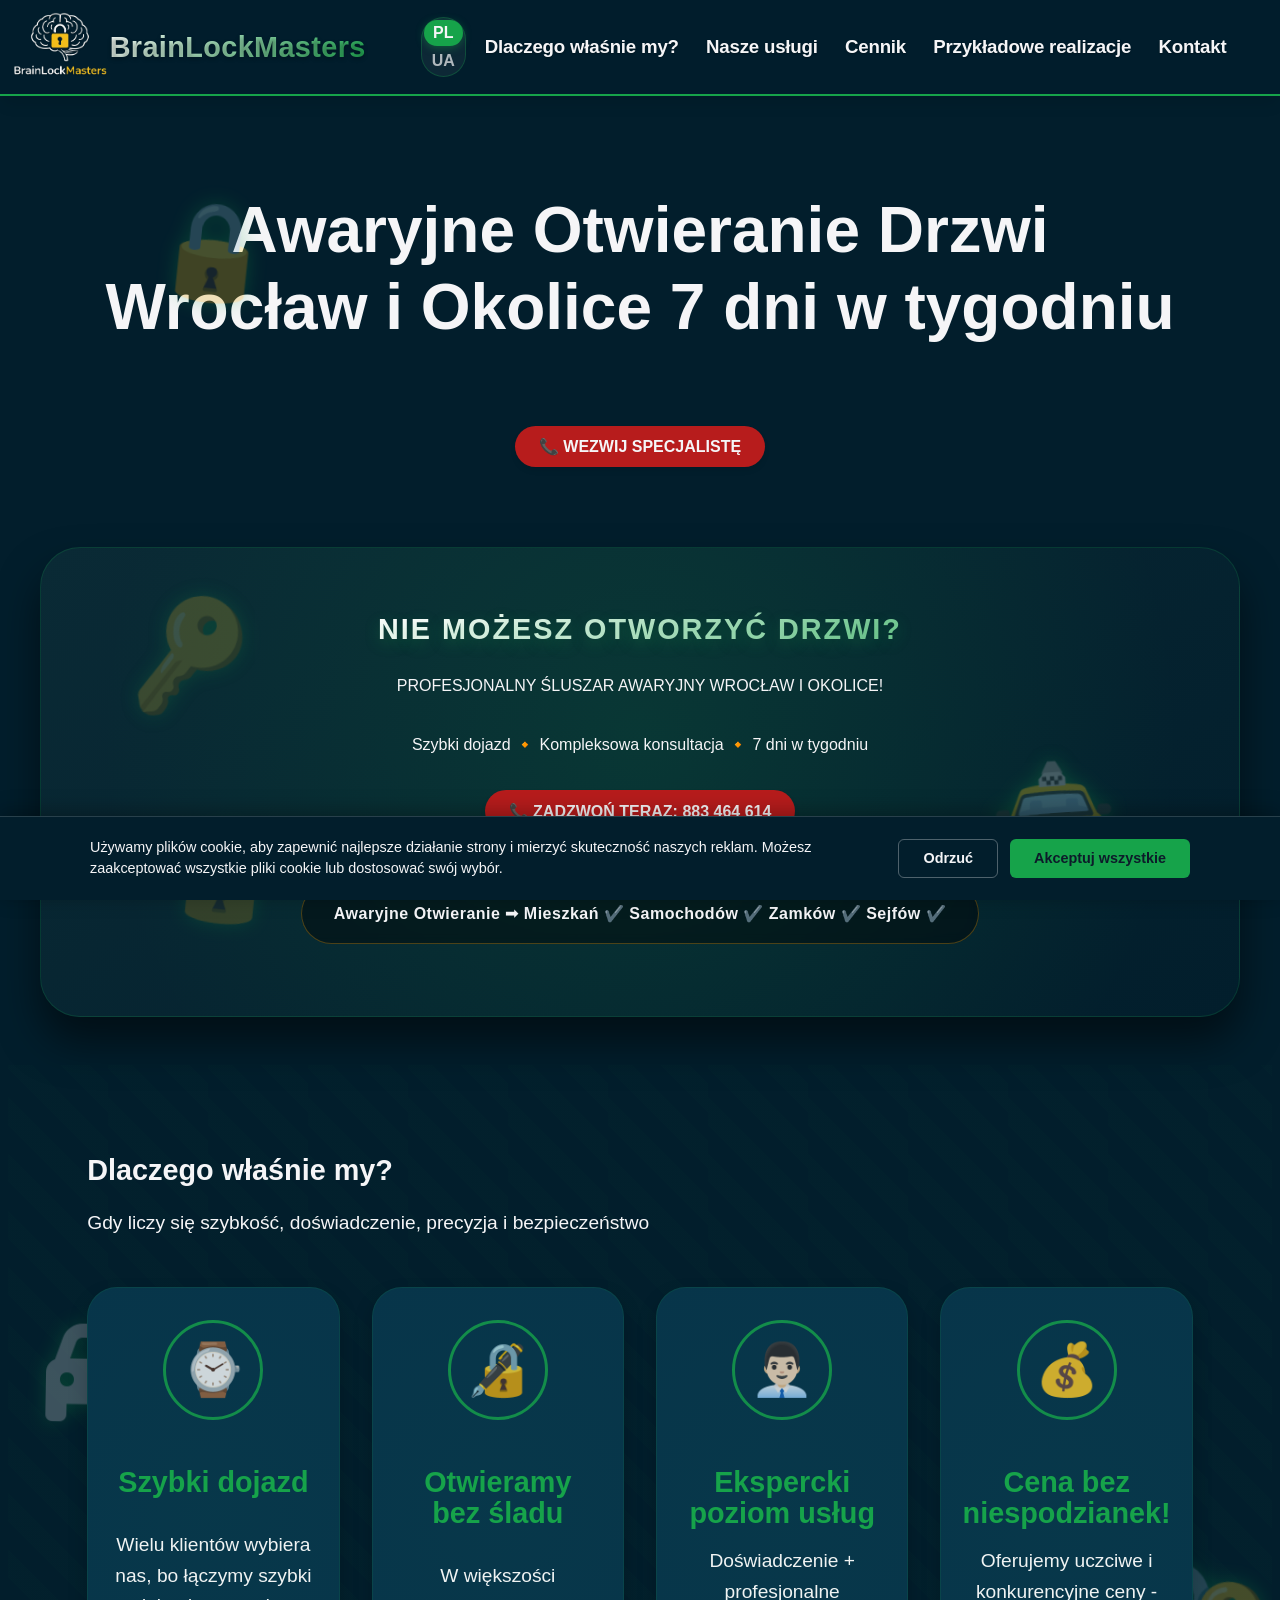
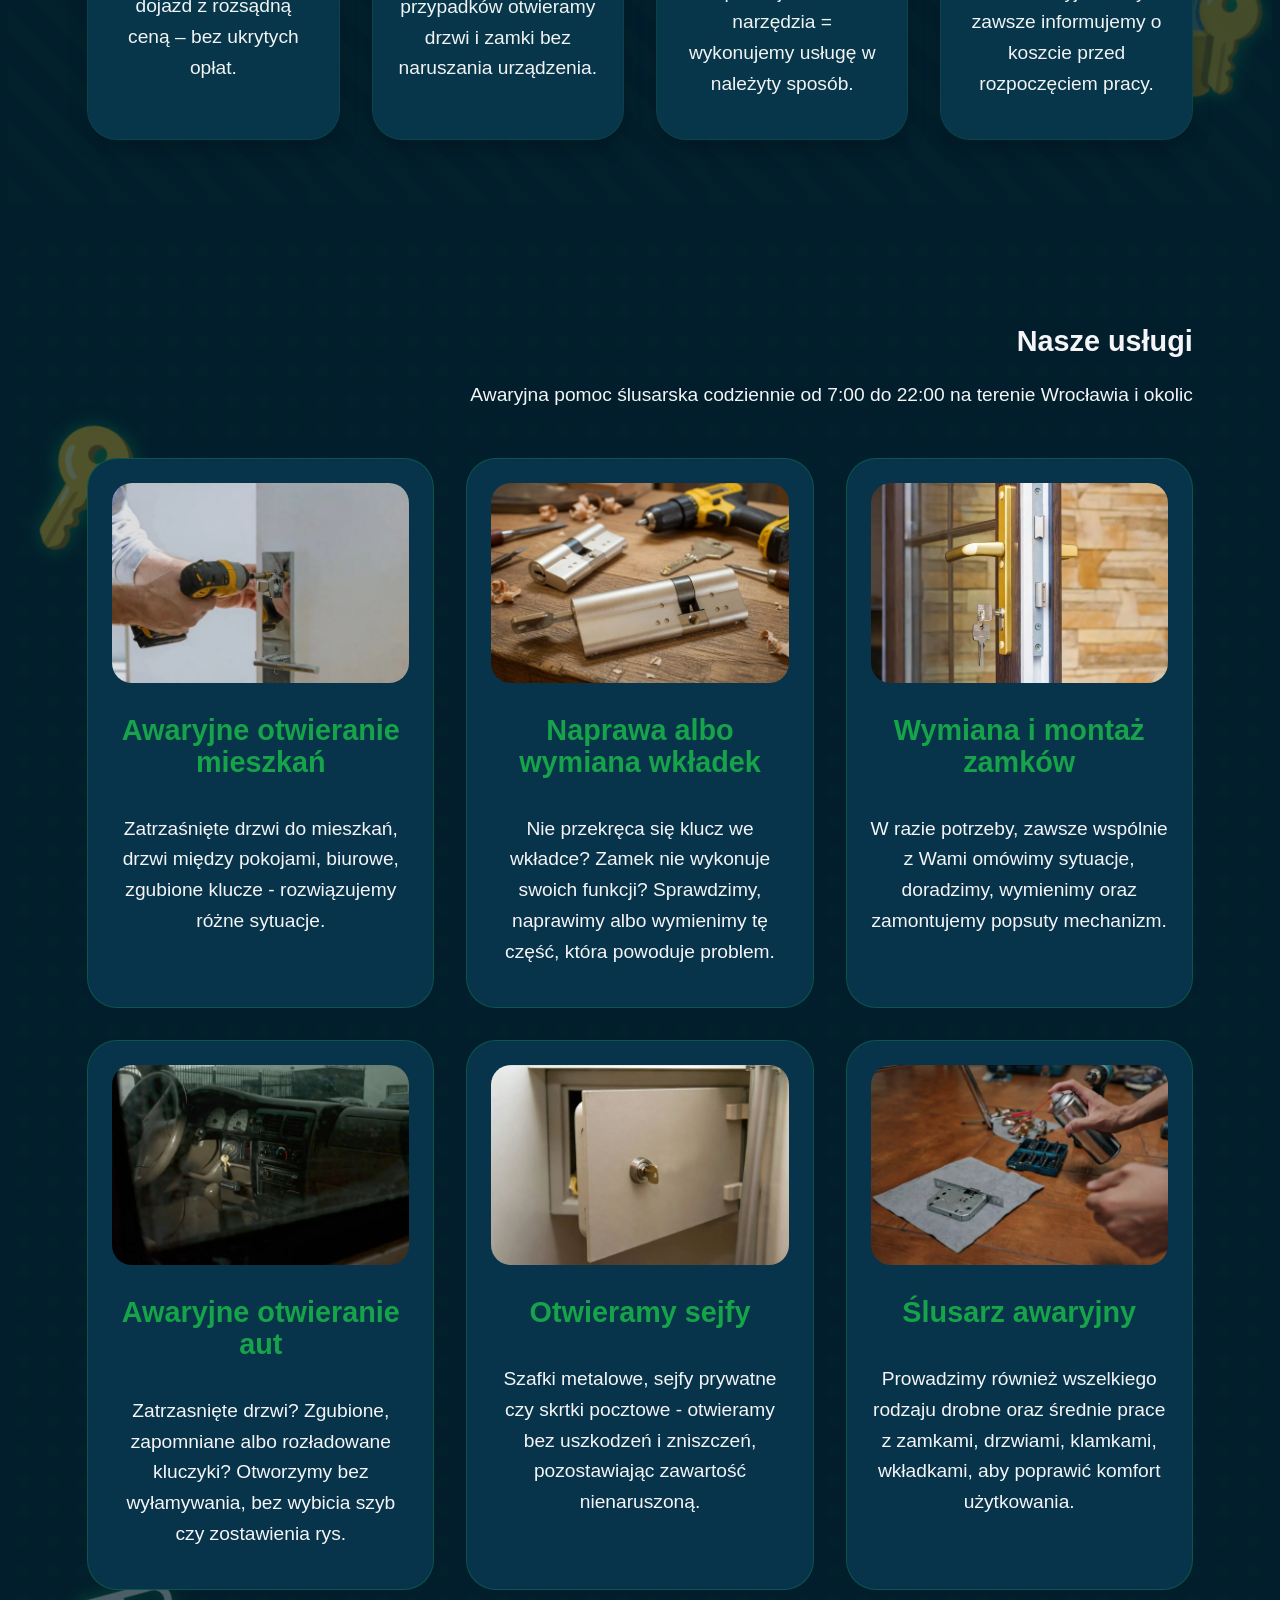
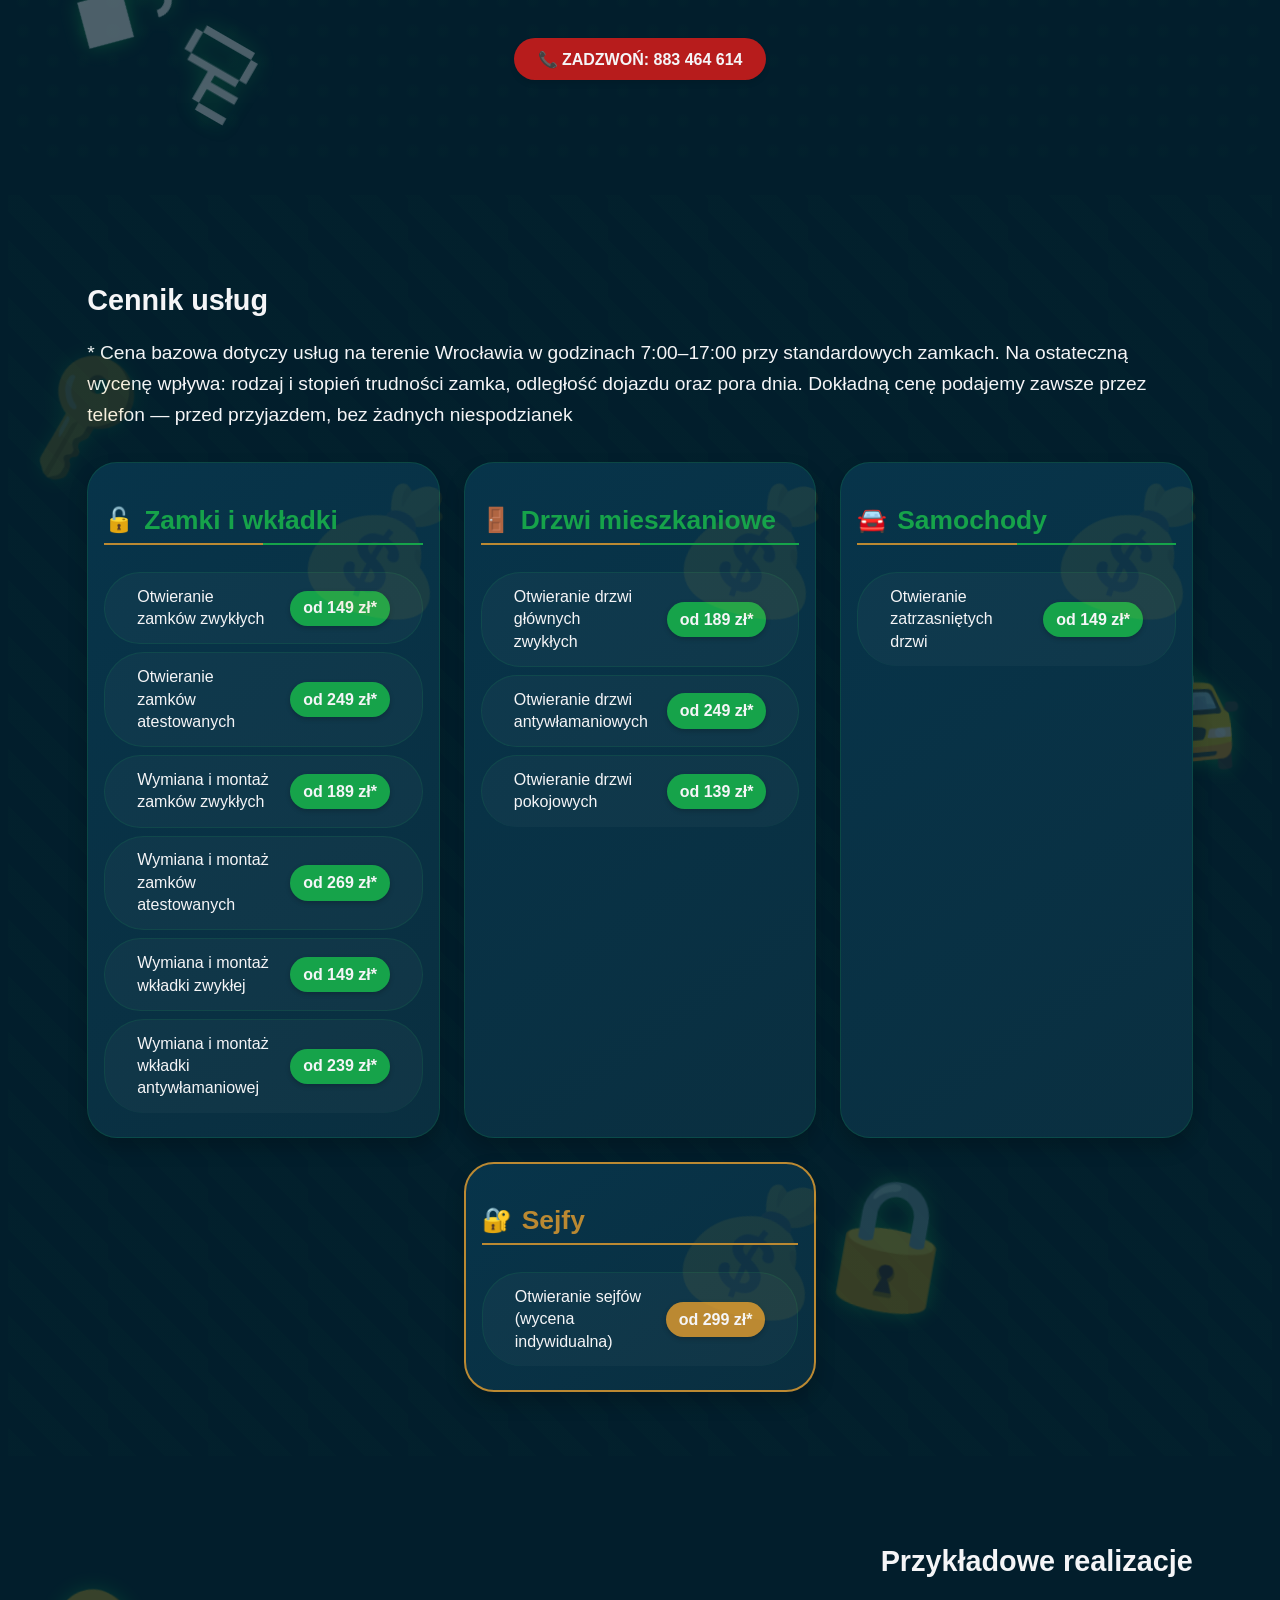
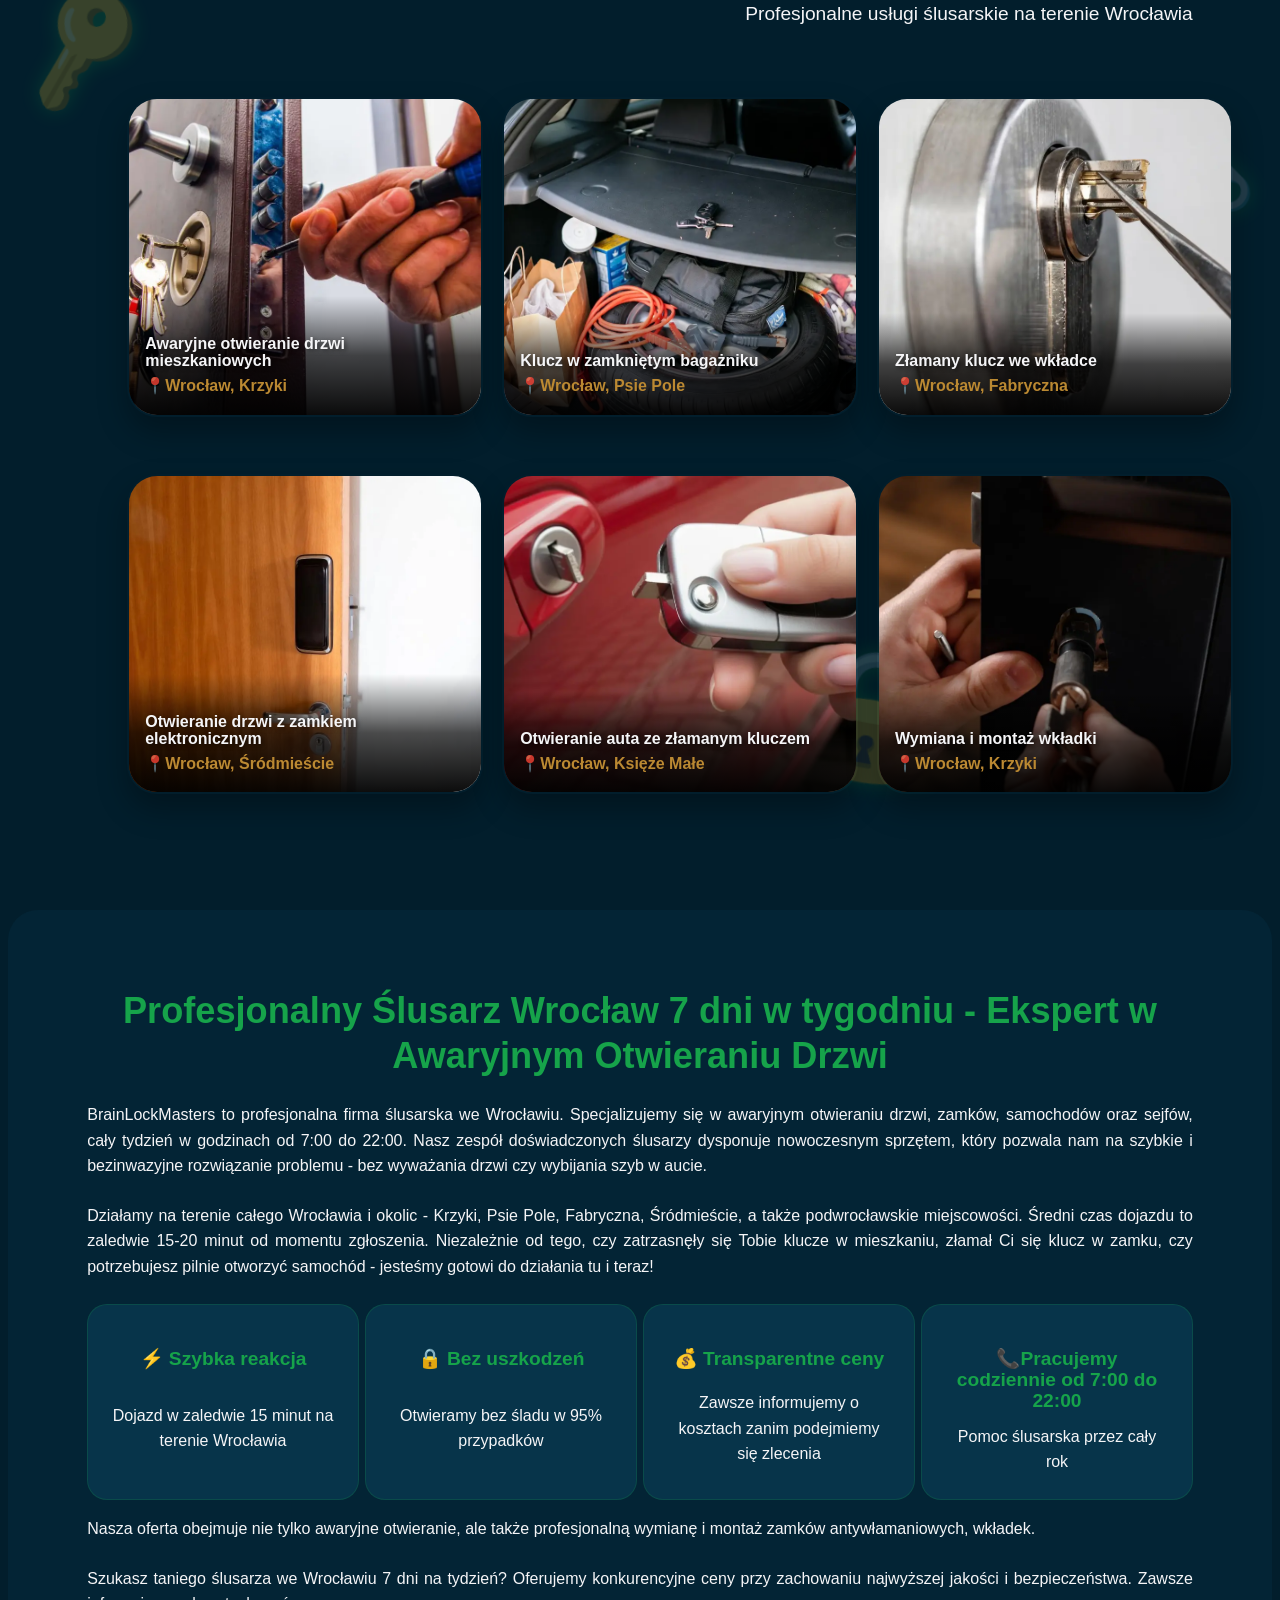
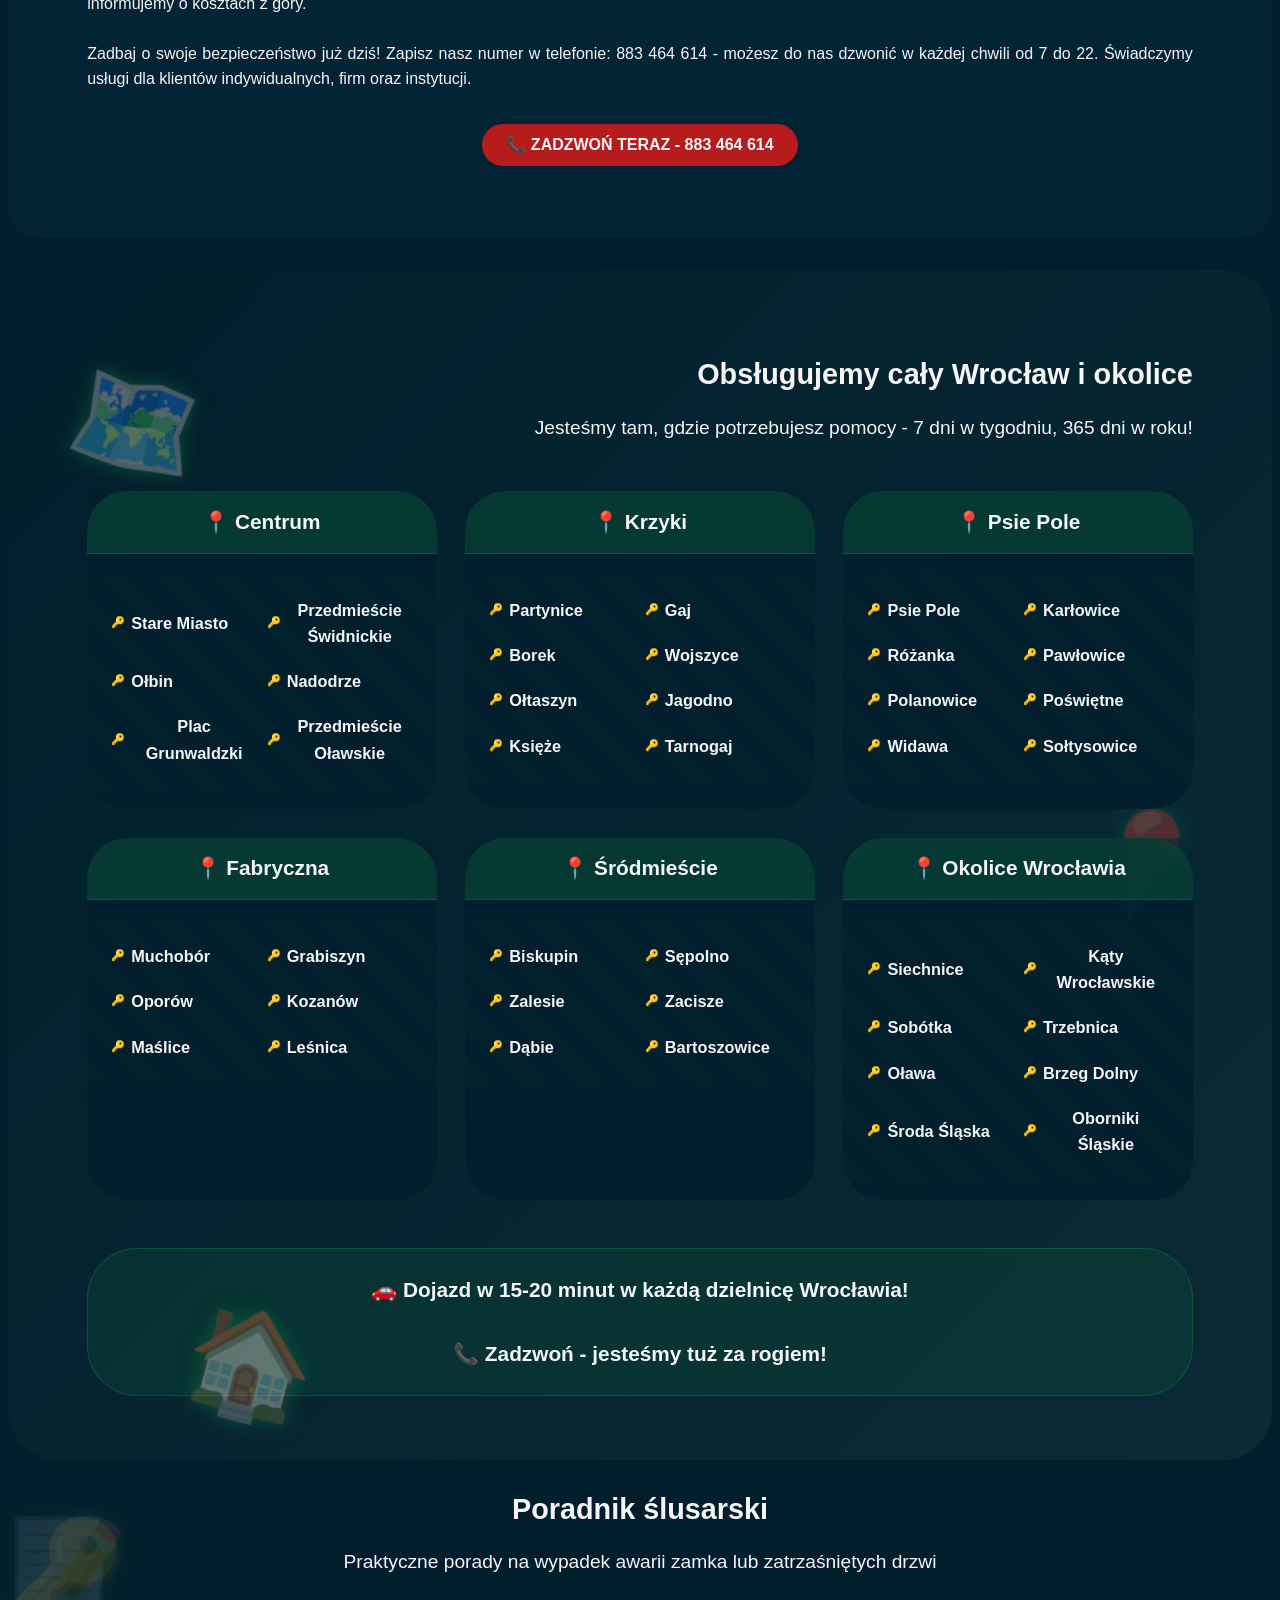
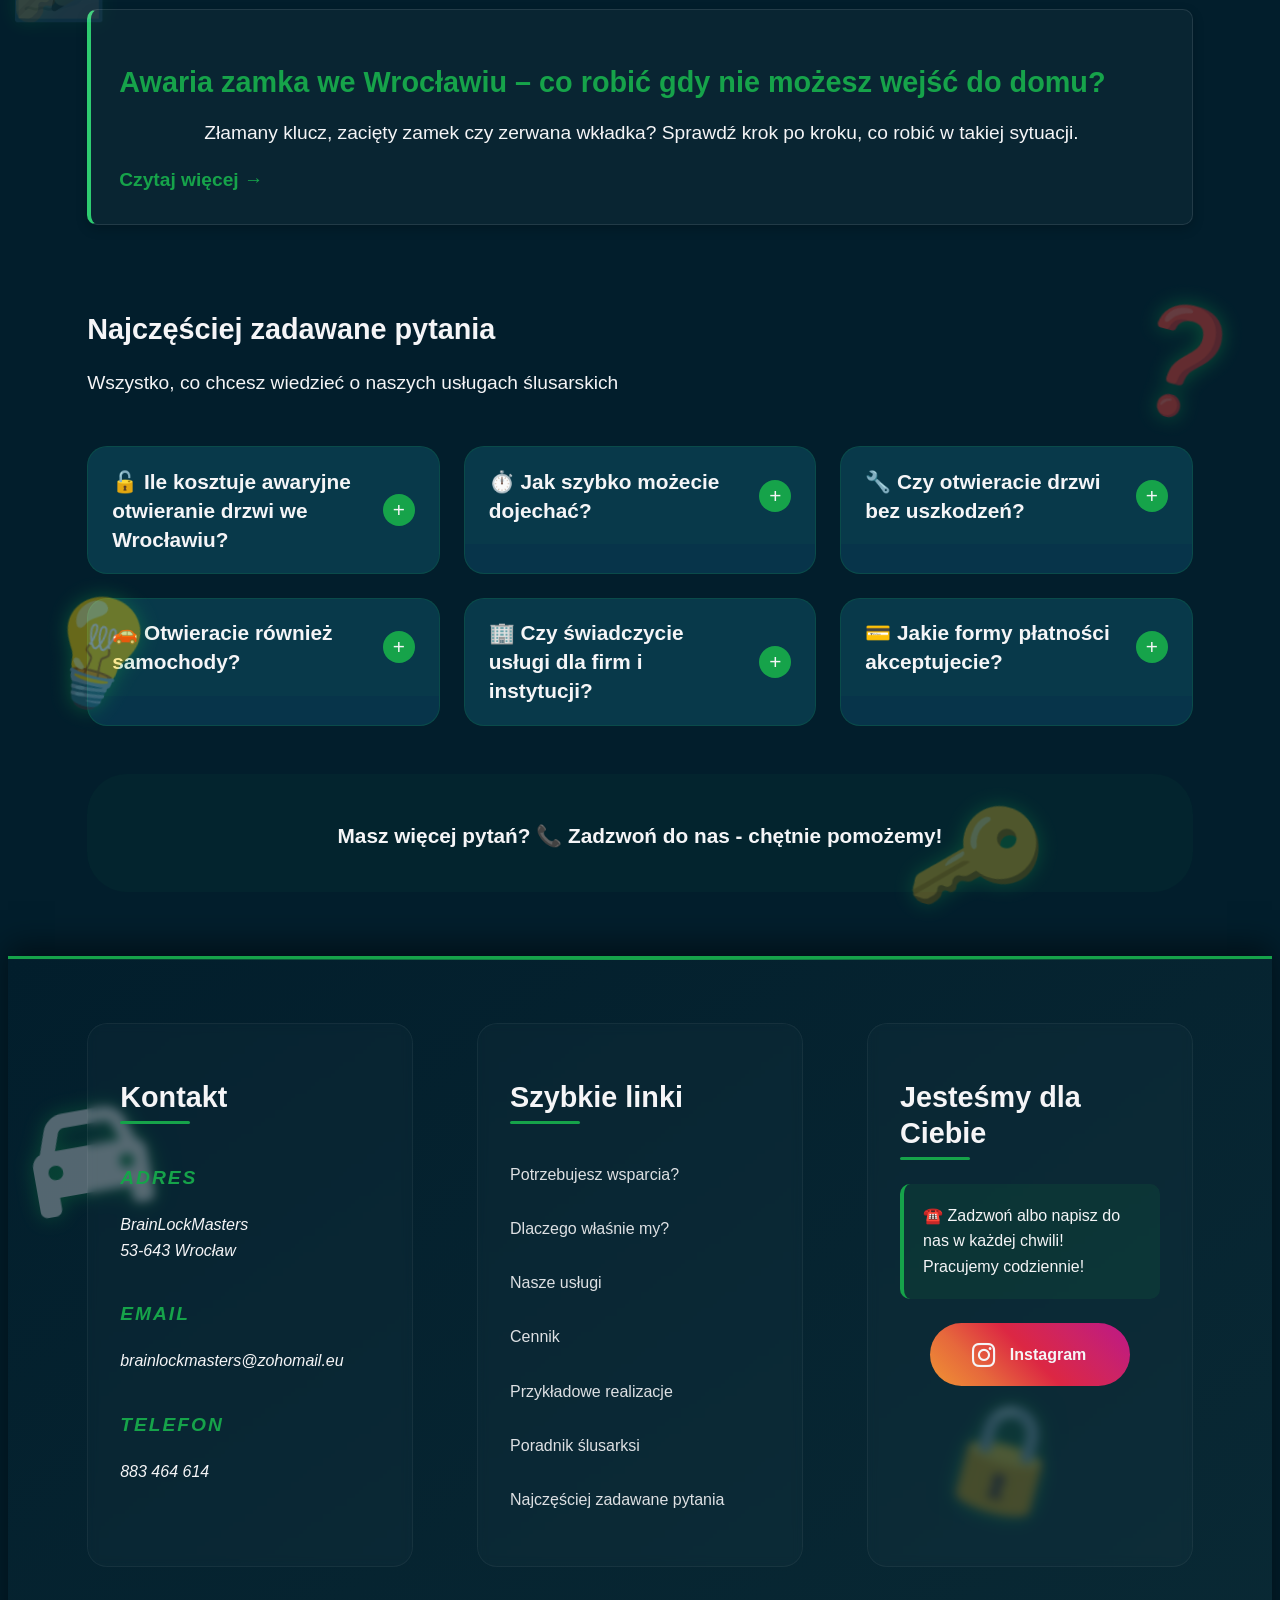
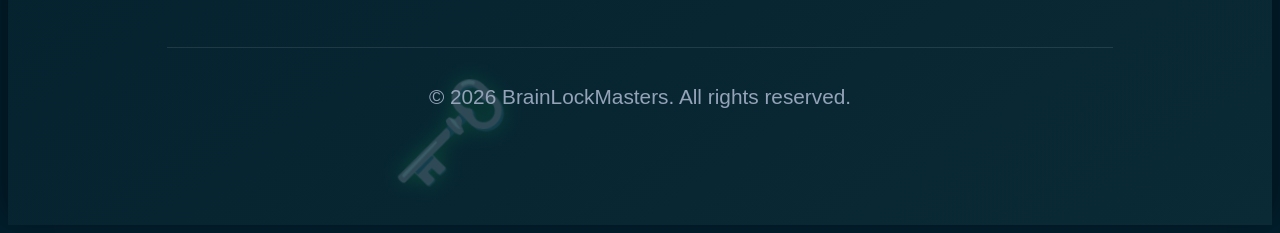
==== commit 42e5f64b: "adjusted css and main file. added cookies and conversion google tag" ====
--- a/index.html
+++ b/index.html
@@ -66,6 +66,20 @@
 		]
 		}
 		</script>
+
+		<!-- Google Consent Mode -->
+		<script>
+		window.dataLayer = window.dataLayer || [];
+		function gtag(){dataLayer.push(arguments);}
+		gtag('consent', 'default', {
+			'ad_storage': 'denied',
+			'ad_user_data': 'denied',
+			'ad_personalization': 'denied',
+			'analytics_storage': 'denied',
+			'wait_for_update': 500
+		});
+		</script>
+
 		<!-- Google tag (gtag.js) -->
 		<script async src="https://www.googletagmanager.com/gtag/js?id=G-25R4T72WKW"></script>
 		<script async src="https://www.googletagmanager.com/gtag/js?id=AW-18084168114"></script>
@@ -80,7 +94,7 @@
 		  gtag('config', 'AW-18084168114');
 		</script>
 
-		<!-- Event snippet for Kliknij, aby połączyć (1) conversion page -->
+		<!-- Event snippet for Kontakt Telefoniczny conversion page -->
 		<script>
 		function gtag_report_conversion(url) {
 		var callback = function () {
@@ -89,7 +103,9 @@
 			}
 		};
 		gtag('event', 'conversion', {
-			'send_to': 'AW-18084168114/wD7CCK_O_MscELKDmq9D',
+			'send_to': 'AW-18084168114/nNSRCPDz-9wcELKDmq9D',
+			'value': 1.0,
+			'currency': 'PLN',
 			'event_callback': callback
 		});
 		return false;
@@ -99,6 +115,20 @@
 
 </head>
 <body class="is-preload">
+
+	<!-- Cookie Consent Banner -->
+	<div id="cookie-consent-banner" class="cookie-banner" role="dialog" aria-label="Zgoda na pliki cookie">
+		<div class="cookie-banner-content">
+			<p class="cookie-text" data-i18n="cookie.text">
+				Używamy plików cookie, aby zapewnić najlepsze działanie strony i mierzyć skuteczność naszych reklam. 
+				Możesz zaakceptować wszystkie pliki cookie lub dostosować swój wybór.
+			</p>
+			<div class="cookie-buttons">
+				<button id="cookie-reject" class="cookie-btn cookie-btn-secondary" data-i18n="cookie.reject">Odrzuć</button>
+				<button id="cookie-accept" class="cookie-btn cookie-btn-primary" data-i18n="cookie.accept">Akceptuj wszystkie</button>
+			</div>
+		</div>
+	</div>
 
 	<!-- Top Nav Bar -->
 	<header class="topbar" role="banner">
@@ -129,7 +159,24 @@
 					</ul>
 				</nav>
 				<a href="tel:+48883464614" class="button desktop-call" aria-label="Zadzwoń do nas">📞 883 464 614</a>
-			</div>	
+			</div>
+			<!-- Event snippet for Kontakt Telefoniczny conversion page -->
+			<script>
+			function gtag_report_conversion(url) {
+			var callback = function () {
+				if (typeof(url) != 'undefined') {
+				window.location = url;
+				}
+			};
+			gtag('event', 'conversion', {
+				'send_to': 'AW-18084168114/nNSRCPDz-9wcELKDmq9D',
+				'value': 1.0,
+				'currency': 'PLN',
+				'event_callback': callback
+			});
+			return false;
+			}
+			</script>
 		</div>
 	</header>
 
@@ -145,6 +192,24 @@
 					📞 WEZWIJ SPECJALISTĘ
 				</a>
 			</div>
+			<!-- Event snippet for Kontakt Telefoniczny conversion page -->
+			<script>
+			function gtag_report_conversion(url) {
+			var callback = function () {
+				if (typeof(url) != 'undefined') {
+				window.location = url;
+				}
+			};
+			gtag('event', 'conversion', {
+				'send_to': 'AW-18084168114/nNSRCPDz-9wcELKDmq9D',
+				'value': 1.0,
+				'currency': 'PLN',
+				'event_callback': callback
+			});
+			return false;
+			}
+			</script>
+
 		</section>	
 				
 		<!-- Banner/Hero Section -->
@@ -179,6 +244,24 @@
 					<span>Sejfów</span>
 				</p>
 			</div>
+			<!-- Event snippet for Kontakt Telefoniczny conversion page -->
+			<script>
+			function gtag_report_conversion(url) {
+			var callback = function () {
+				if (typeof(url) != 'undefined') {
+				window.location = url;
+				}
+			};
+			gtag('event', 'conversion', {
+				'send_to': 'AW-18084168114/nNSRCPDz-9wcELKDmq9D',
+				'value': 1.0,
+				'currency': 'PLN',
+				'event_callback': callback
+			});
+			return false;
+			}
+			</script>
+
 		</section>
 
 		<!--Why Us Section-->
@@ -277,7 +360,23 @@
 					<ul class="actions bottom">
 						<li><a href="tel:+48883464614" class="button cta-primary" data-i18n="services.cta">📞 ZADZWOŃ: 883 464 614</a></li>
 					</ul>
-				
+				<!-- Event snippet for Kontakt Telefoniczny conversion page -->
+				<script>
+				function gtag_report_conversion(url) {
+				var callback = function () {
+					if (typeof(url) != 'undefined') {
+					window.location = url;
+					}
+				};
+				gtag('event', 'conversion', {
+					'send_to': 'AW-18084168114/nNSRCPDz-9wcELKDmq9D',
+					'value': 1.0,
+					'currency': 'PLN',
+					'event_callback': callback
+				});
+				return false;
+				}
+				</script>
 			</div>
 		</section>
 
@@ -447,6 +546,24 @@
 					<a href="tel:+48883464614" class="button cta-primary" data-i18n="seo-features.cta">📞 ZADZWOŃ TERAZ - 883 464 614</a>
 				</p>
 			</div>
+			<!-- Event snippet for Kontakt Telefoniczny conversion page -->
+			<script>
+			function gtag_report_conversion(url) {
+			var callback = function () {
+				if (typeof(url) != 'undefined') {
+				window.location = url;
+				}
+			};
+			gtag('event', 'conversion', {
+				'send_to': 'AW-18084168114/nNSRCPDz-9wcELKDmq9D',
+				'value': 1.0,
+				'currency': 'PLN',
+				'event_callback': callback
+			});
+			return false;
+			}
+			</script>
+
 		</section>
 
 		<!-- Service Areas Section -->
@@ -562,7 +679,7 @@
         <div class="blog-grid">
             <article class="blog-card">
                 <h3><a href="blog/awaria-zamka-we-wroclawiu-co-robic-gdy-nie-mozesz-wejsc-do-domu" data-i18n="blog.title2">Awaria zamka we Wrocławiu – co robić gdy nie możesz wejść do domu?</a></h3>
-                <p data-i18n="blog-subtitle2">Złamany klucz, zacięty zamek czy zerwana wkładka? Sprawdź krok po kroku, co robić w takiej sytuacji.</p>
+                <p data-i18n="blog.subtitle2">Złamany klucz, zacięty zamek czy zerwana wkładka? Sprawdź krok po kroku, co robić w takiej sytuacji.</p>
                 <a href="blog/awaria-zamka-we-wroclawiu-co-robic-gdy-nie-mozesz-wejsc-do-domu" class="read-more" data-i18n="blog.route">Czytaj więcej →</a>
             </article>
         </div>
@@ -646,6 +763,25 @@
 				<div class="faq-footer">
 					<p data-i18n="faq.more">Masz więcej pytań? <a href="tel:+48883464614" class="faq-phone">📞 Zadzwoń do nas - chętnie pomożemy!</a></p>
 				</div>
+
+				<!-- Event snippet for Kontakt Telefoniczny conversion page -->
+				<script>
+				function gtag_report_conversion(url) {
+				var callback = function () {
+					if (typeof(url) != 'undefined') {
+					window.location = url;
+					}
+				};
+				gtag('event', 'conversion', {
+					'send_to': 'AW-18084168114/nNSRCPDz-9wcELKDmq9D',
+					'value': 1.0,
+					'currency': 'PLN',
+					'event_callback': callback
+				});
+				return false;
+				}
+				</script>
+
 			</div>
 		</section>
 
@@ -777,6 +913,24 @@
 			<a href="tel:+48883464614" aria-label="Zadzwoń teraz" data-i18n="mobile.call">
 				📞 ZADZWOŃ TERAZ - 883 464 614
 			</a>
+			<!-- Event snippet for Kontakt Telefoniczny conversion page -->
+			<script>
+			function gtag_report_conversion(url) {
+			var callback = function () {
+				if (typeof(url) != 'undefined') {
+				window.location = url;
+				}
+			};
+			gtag('event', 'conversion', {
+				'send_to': 'AW-18084168114/nNSRCPDz-9wcELKDmq9D',
+				'value': 1.0,
+				'currency': 'PLN',
+				'event_callback': callback
+			});
+			return false;
+			}
+			</script>
+
 		</div>
 
 	<!-- Lightbox For Images -->
@@ -784,5 +938,35 @@
 			<button class="close-lightbox" aria-label="Zamknij">×</button>
 			<img id="lightbox-img" src="" alt="">
 		</div>
+
+	<!-- For Cookies choices -->
+		<script>
+		document.addEventListener('DOMContentLoaded', function() {
+			const banner = document.getElementById('cookie-consent-banner');
+			const savedConsent = localStorage.getItem('cookie-consent');
+
+			if (!savedConsent) {
+				banner.classList.add('visible');
+			}
+
+			function updateConsent(granted) {
+				gtag('consent', 'update', {
+					'ad_storage': granted ? 'granted' : 'denied',
+					'ad_user_data': granted ? 'granted' : 'denied',
+					'ad_personalization': granted ? 'granted' : 'denied',
+					'analytics_storage': granted ? 'granted' : 'denied'
+				});
+				localStorage.setItem('cookie-consent', granted ? 'accepted' : 'rejected');
+				banner.classList.remove('visible');
+			}
+
+			document.getElementById('cookie-accept').addEventListener('click', () => updateConsent(true));
+			document.getElementById('cookie-reject').addEventListener('click', () => updateConsent(false));
+
+			if (savedConsent === 'accepted') {
+				updateConsent(true);
+			}
+		});
+		</script>
 	</body>
 </html>
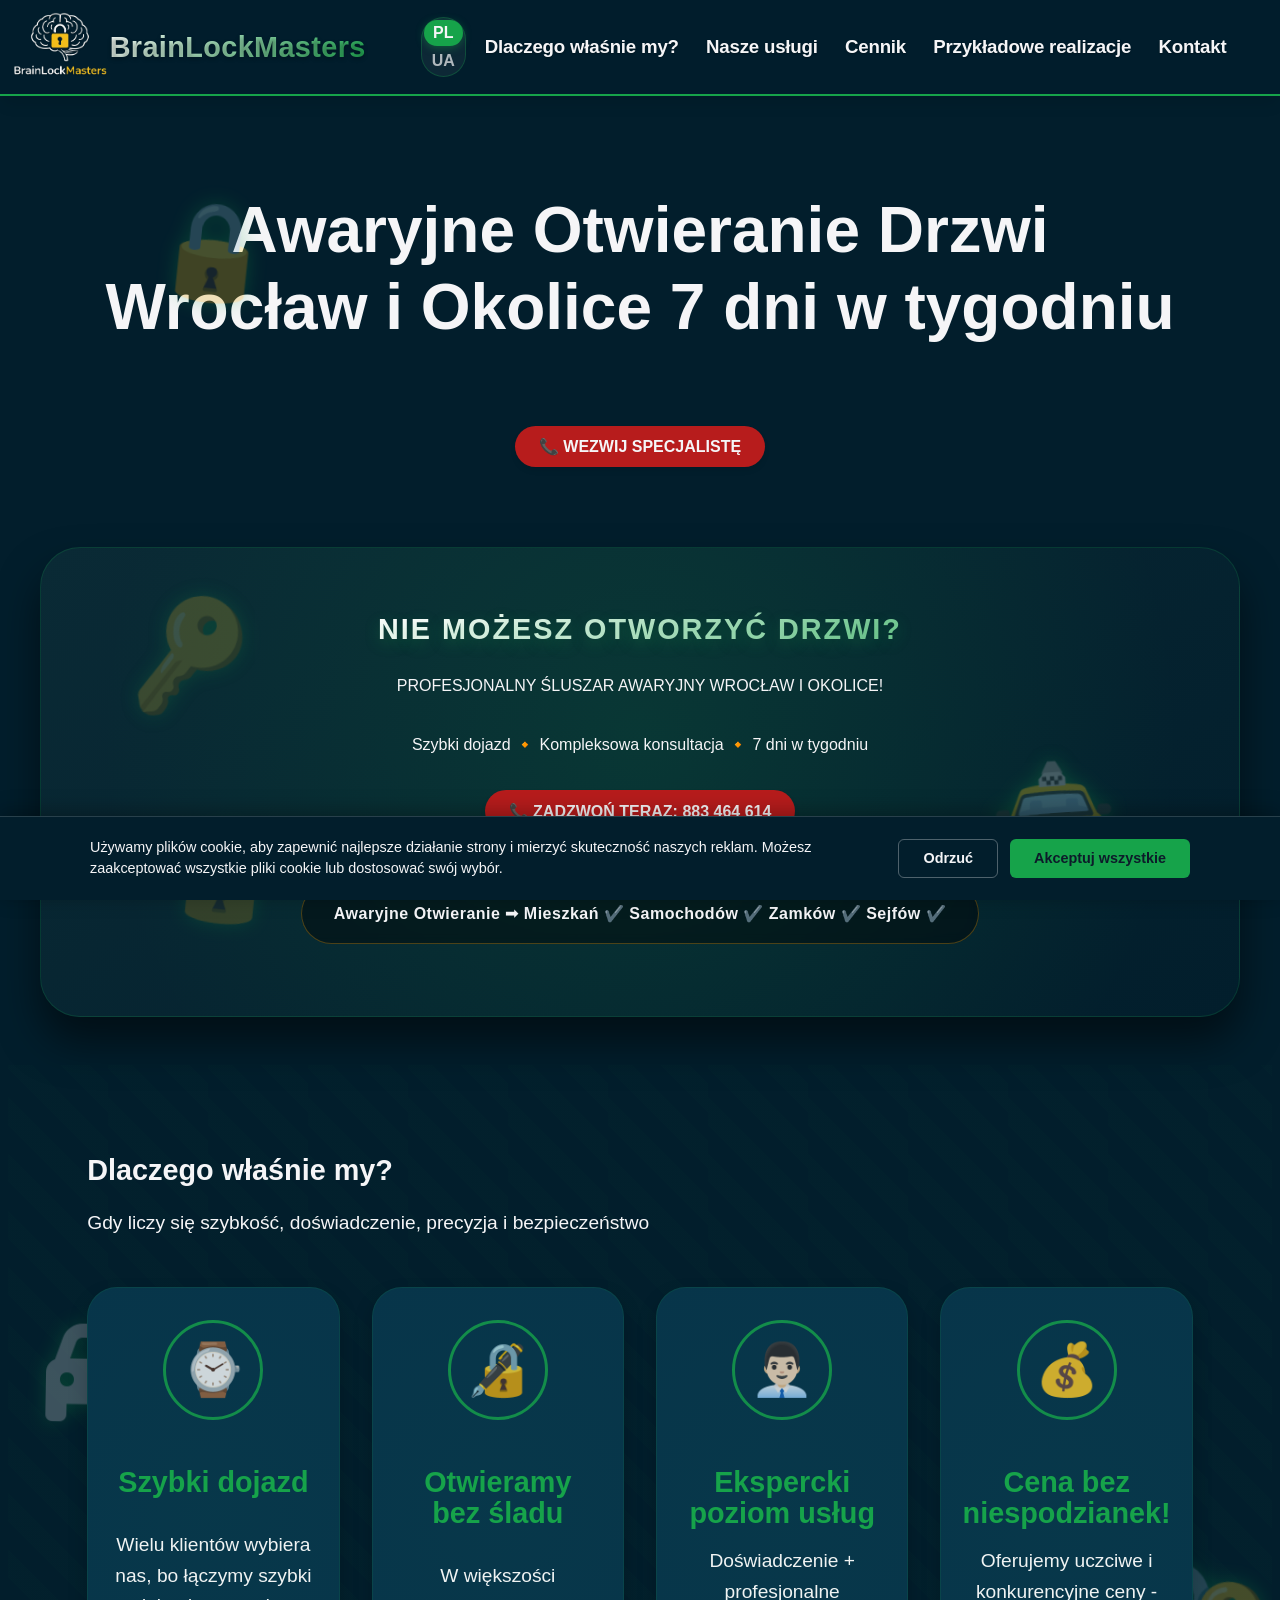
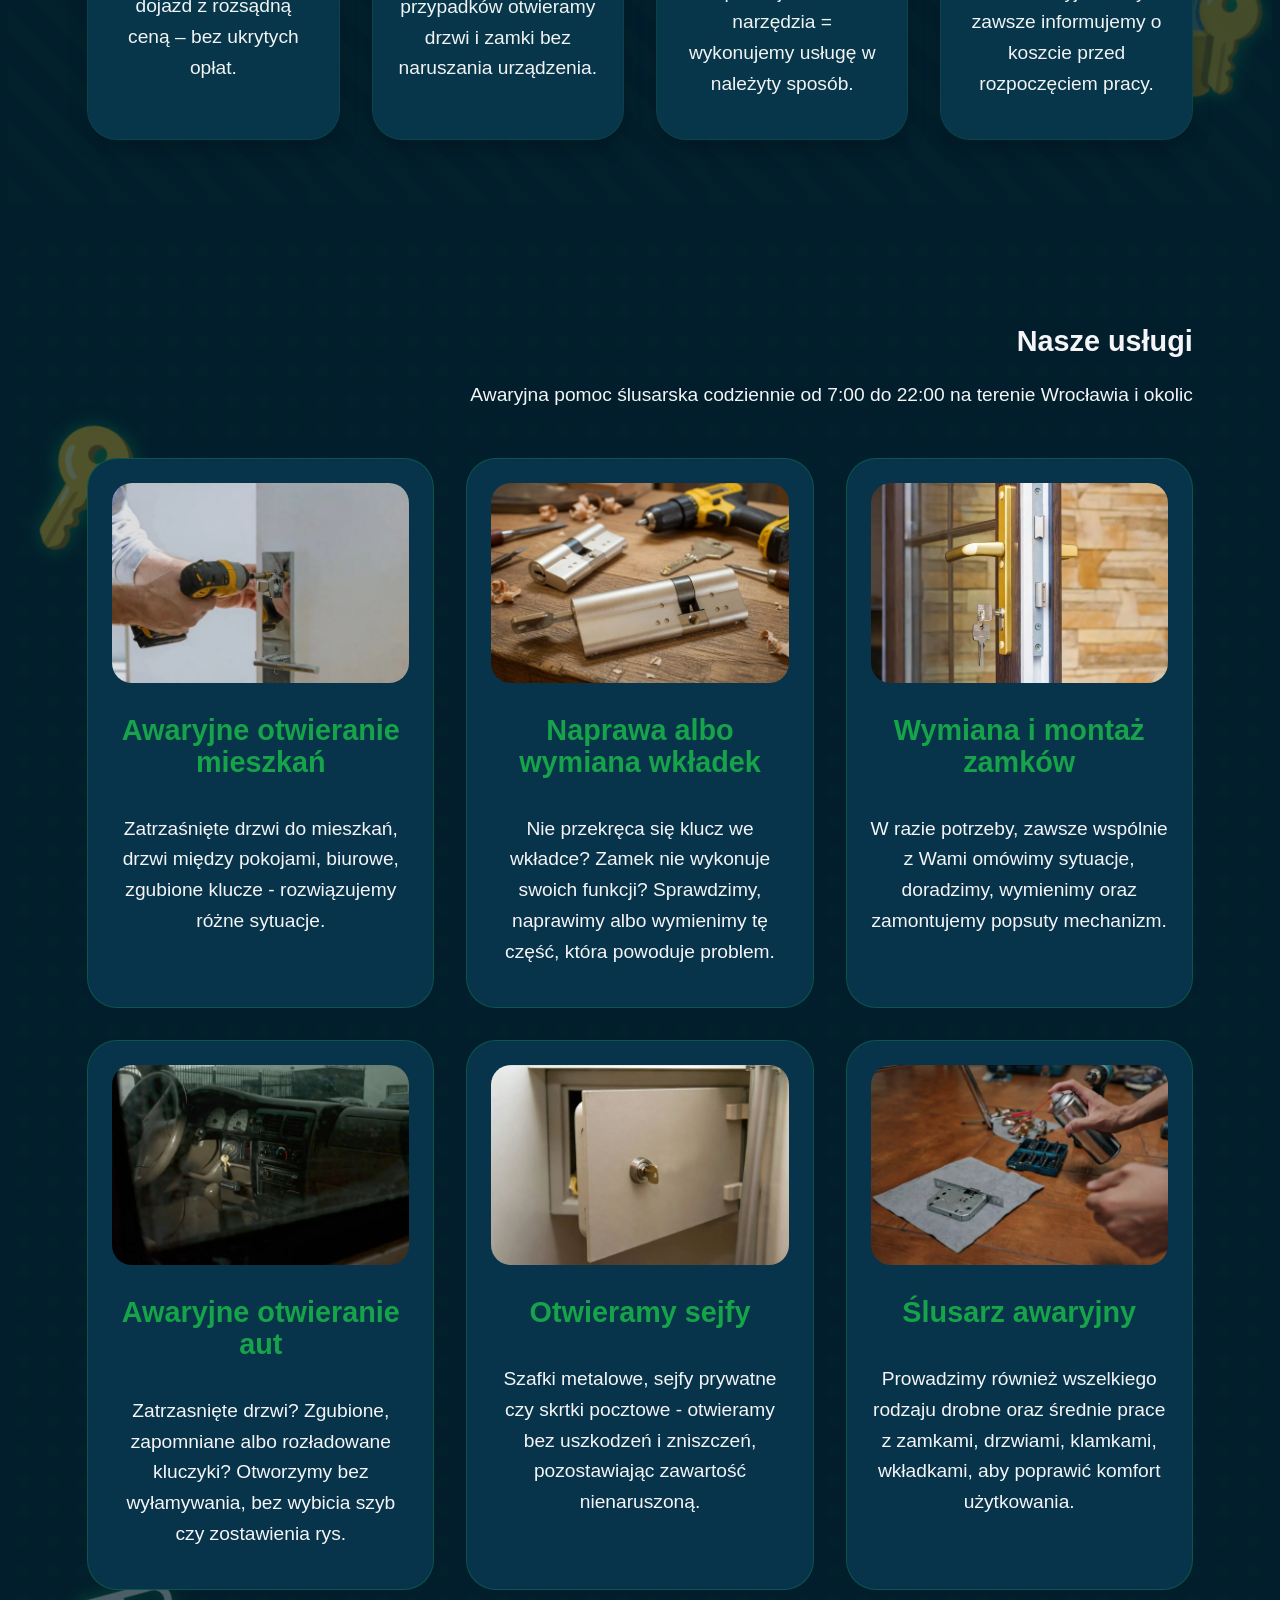
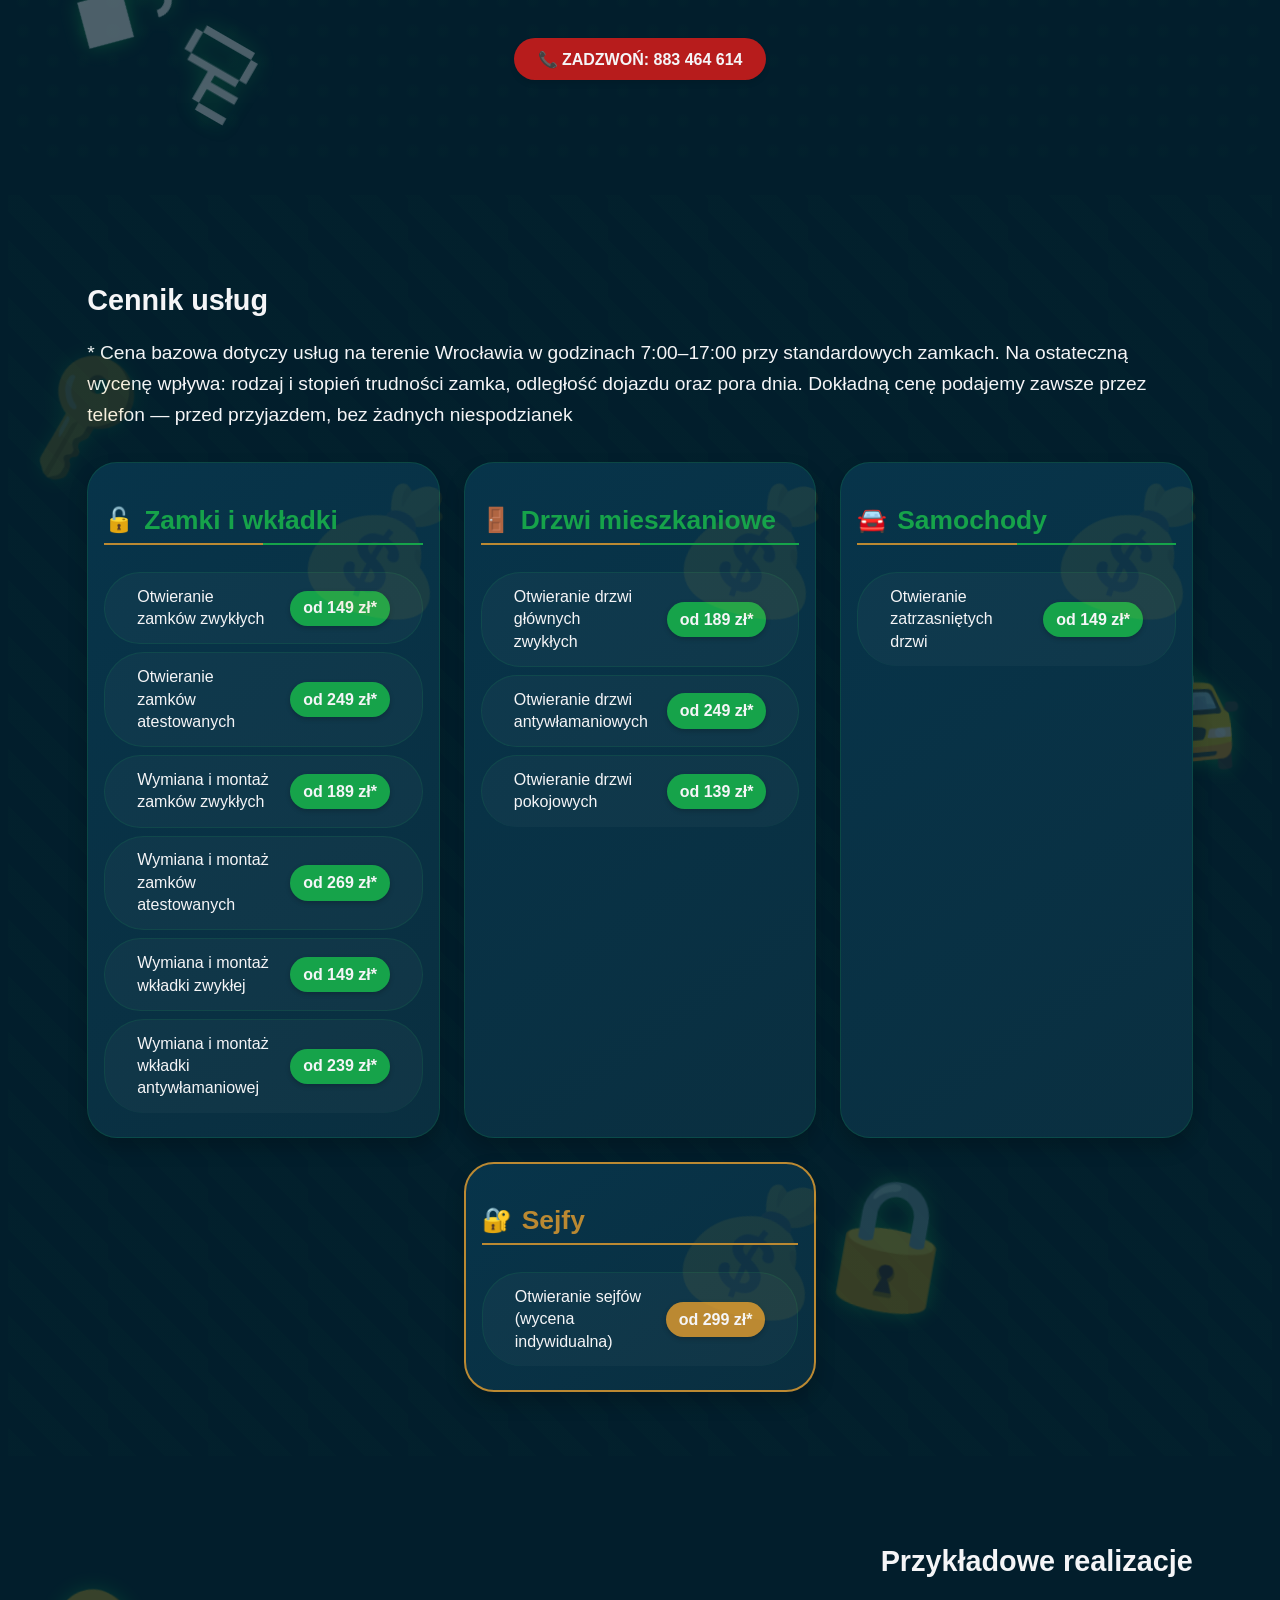
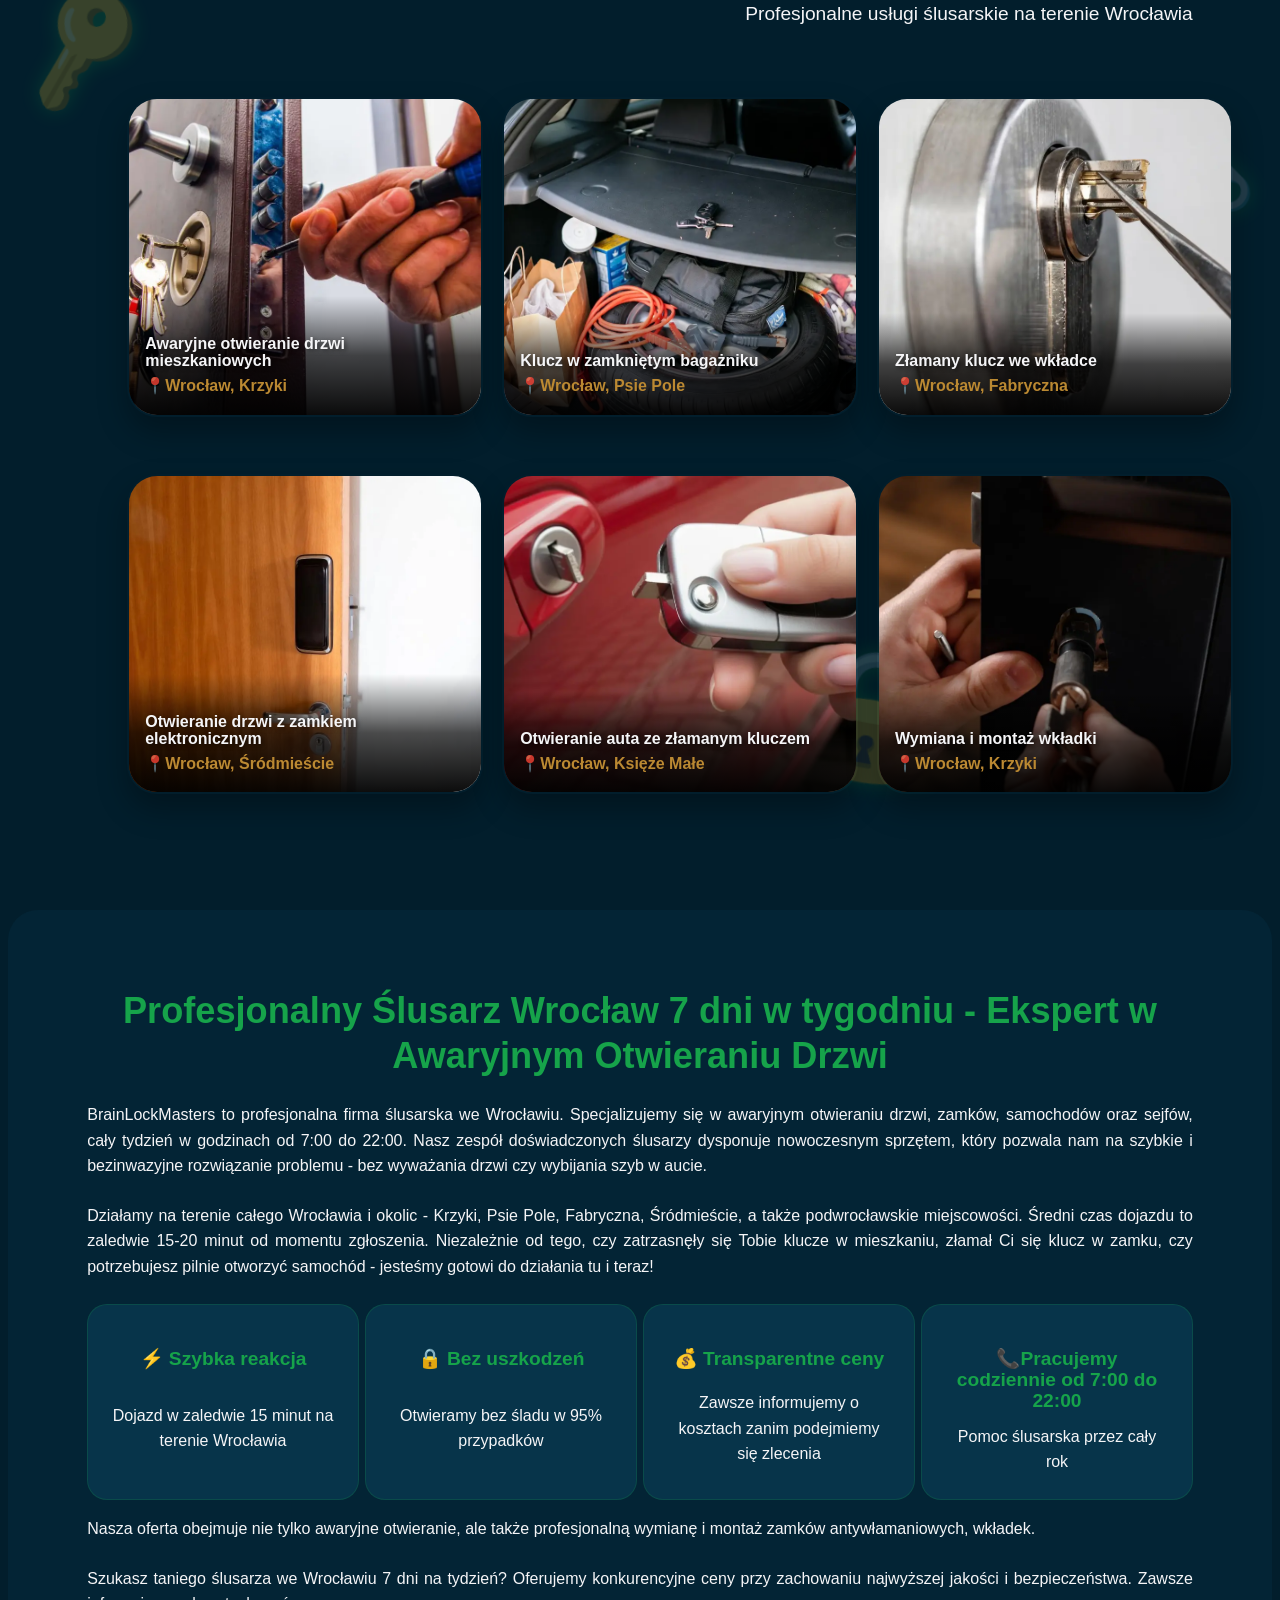
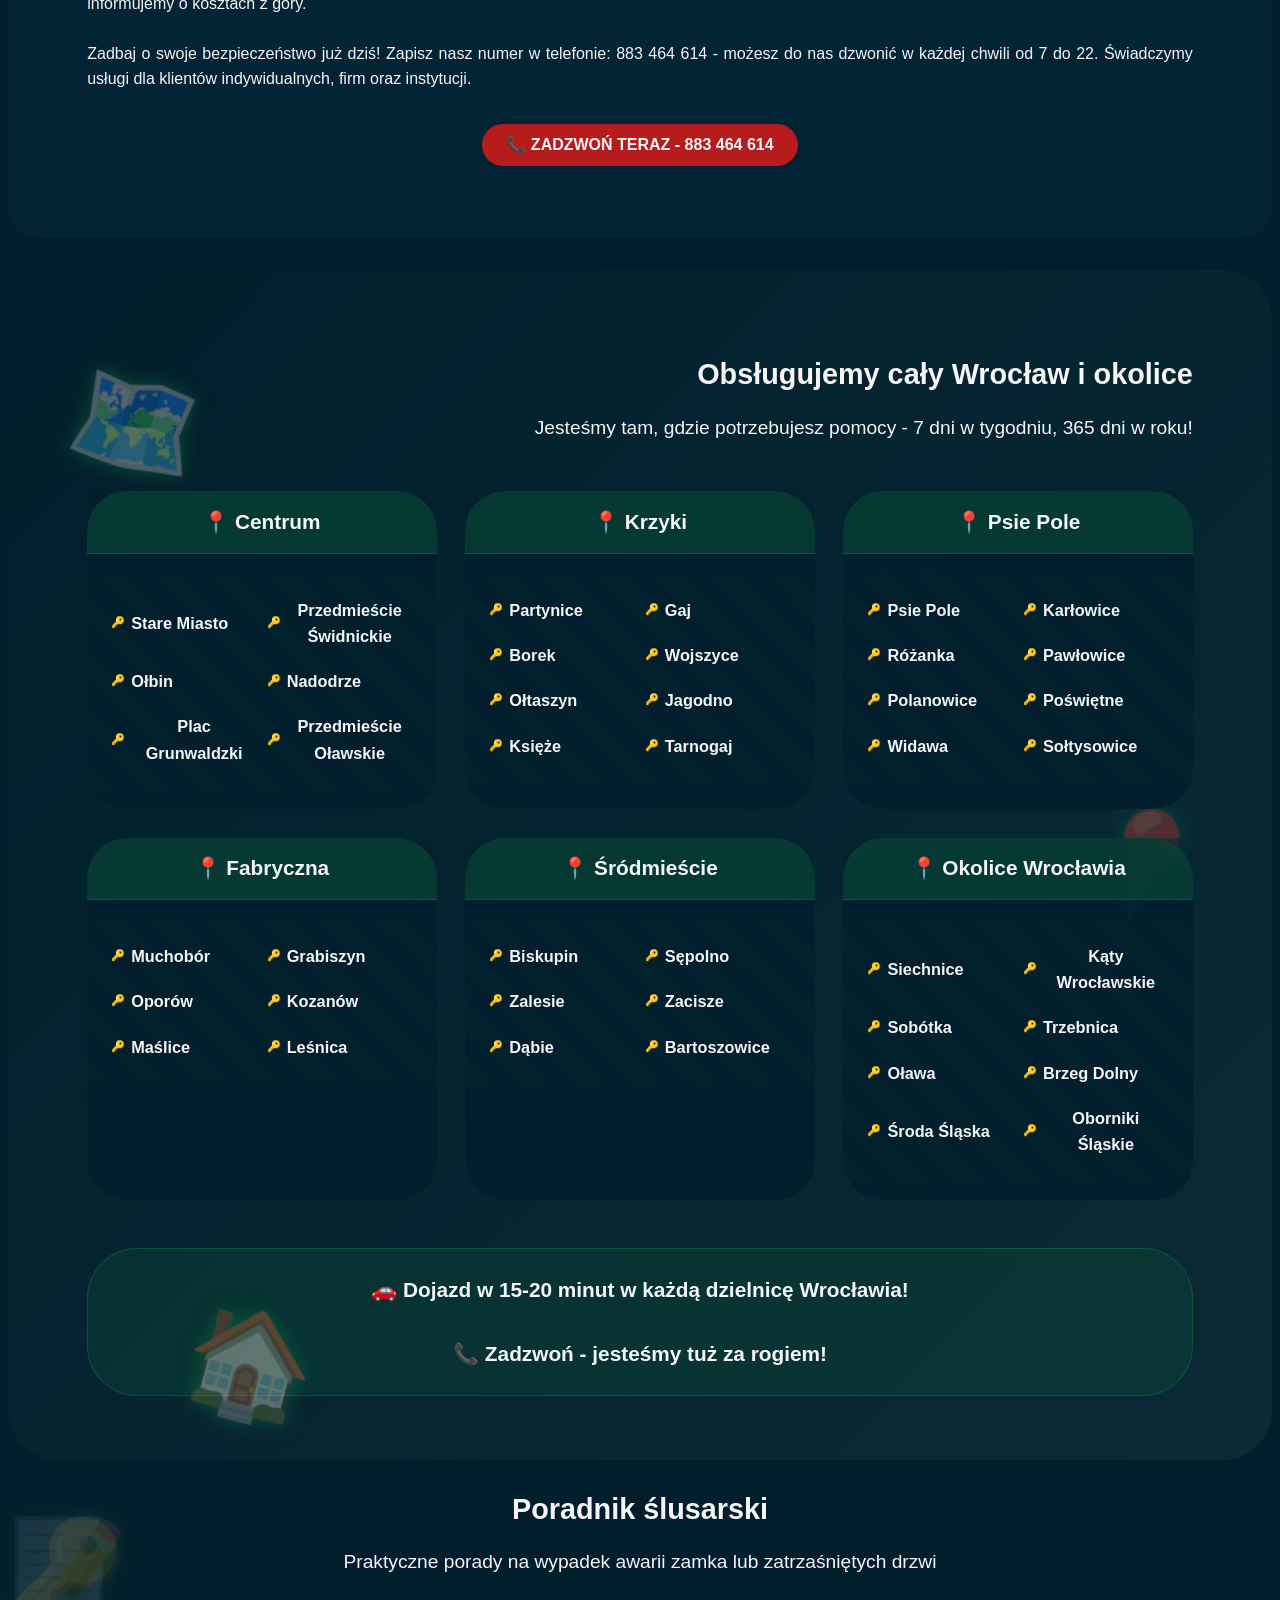
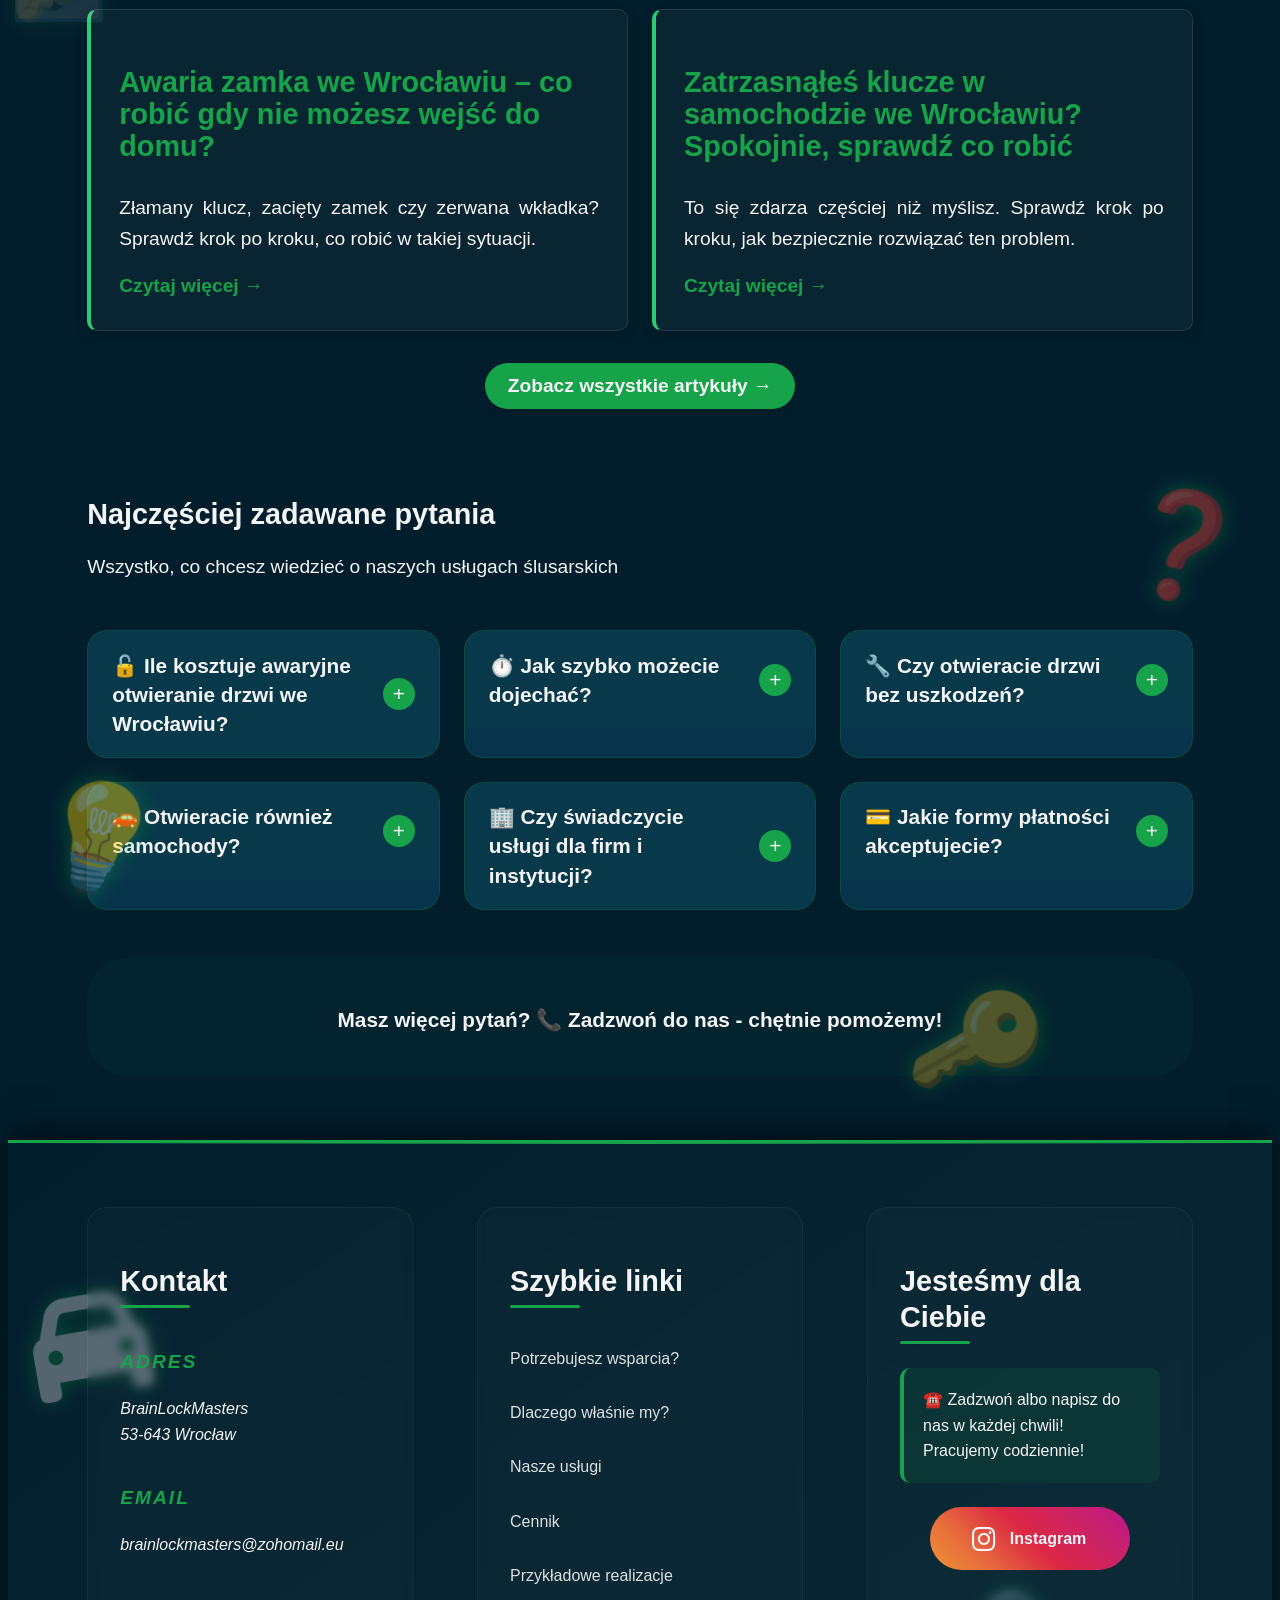
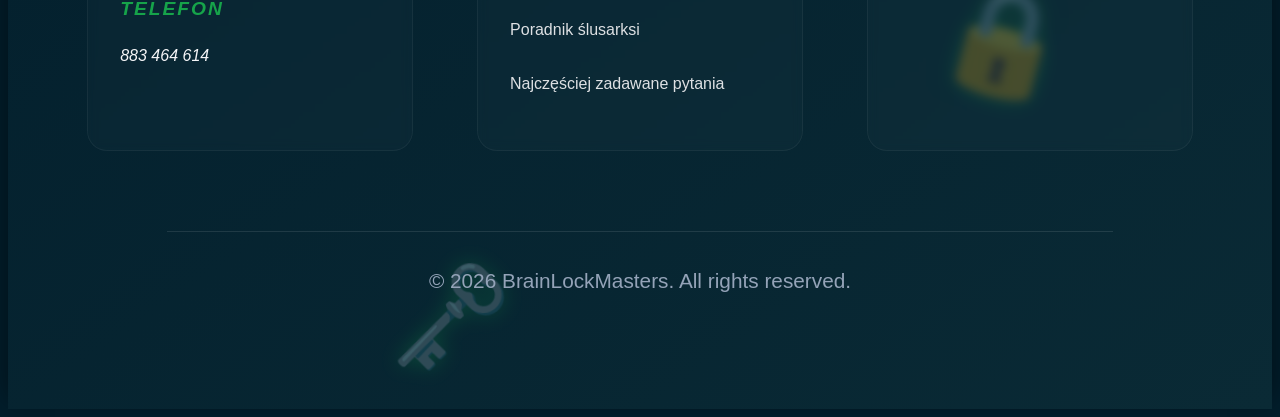
==== commit 02ec4ed9: "Adding blog index and 1 more article, also adjusting previous one" ====
--- a/index.html
+++ b/index.html
@@ -81,7 +81,6 @@
 		</script>
 
 		<!-- Google tag (gtag.js) -->
-		<script async src="https://www.googletagmanager.com/gtag/js?id=G-25R4T72WKW"></script>
 		<script async src="https://www.googletagmanager.com/gtag/js?id=AW-18084168114"></script>
 		<script>
 		  window.dataLayer = window.dataLayer || [];
@@ -158,7 +157,7 @@
 						<li><a href="#footer" class="nav-link" data-i18n="nav.contact">Kontakt</a></li>
 					</ul>
 				</nav>
-				<a href="tel:+48883464614" class="button desktop-call" aria-label="Zadzwoń do nas">📞 883 464 614</a>
+				<a href="tel:+48883464614" class="button desktop-call" aria-label="Zadzwoń do nas" onclick="return gtag_report_conversion(this.href);">📞 883 464 614</a>
 			</div>
 			<!-- Event snippet for Kontakt Telefoniczny conversion page -->
 			<script>
@@ -188,7 +187,7 @@
 				<a data-i18n="header.title">Awaryjne Otwieranie Drzwi <br>Wrocław i Okolice 7 dni w tygodniu</a>
 			</h1>
 			<div class="phone-top">
-				<a href="tel:+48883464614" class="button cta-primary icon solid fa-phone-volume" aria-label="Zadzwoń teraz" data-i18n="header.cta">
+				<a href="tel:+48883464614" class="button cta-primary icon solid fa-phone-volume" aria-label="Zadzwoń teraz" data-i18n="header.cta" onclick="return gtag_report_conversion(this.href);">
 					📞 WEZWIJ SPECJALISTĘ
 				</a>
 			</div>
@@ -231,7 +230,7 @@
 					
 				<ul class="actions special">
 					<li>
-						<a href="tel:+48883464614" class="button cta-primary hero-cta" data-i18n="banner.cta">
+						<a href="tel:+48883464614" class="button cta-primary hero-cta" data-i18n="banner.cta" onclick="return gtag_report_conversion(this.href);">
 						📞 ZADZWOŃ TERAZ: 883 464 614
 						</a>
 					</li>
@@ -358,7 +357,7 @@
 				</div>
 
 					<ul class="actions bottom">
-						<li><a href="tel:+48883464614" class="button cta-primary" data-i18n="services.cta">📞 ZADZWOŃ: 883 464 614</a></li>
+						<li><a href="tel:+48883464614" class="button cta-primary" data-i18n="services.cta" onclick="return gtag_report_conversion(this.href);">📞 ZADZWOŃ: 883 464 614</a></li>
 					</ul>
 				<!-- Event snippet for Kontakt Telefoniczny conversion page -->
 				<script>
@@ -543,7 +542,7 @@
 				</p>
 				
 				<p style="text-align: center; margin-top: 2rem;">
-					<a href="tel:+48883464614" class="button cta-primary" data-i18n="seo-features.cta">📞 ZADZWOŃ TERAZ - 883 464 614</a>
+					<a href="tel:+48883464614" class="button cta-primary" data-i18n="seo-features.cta" onclick="return gtag_report_conversion(this.href);">📞 ZADZWOŃ TERAZ - 883 464 614</a>
 				</p>
 			</div>
 			<!-- Event snippet for Kontakt Telefoniczny conversion page -->
@@ -682,7 +681,15 @@
                 <p data-i18n="blog.subtitle2">Złamany klucz, zacięty zamek czy zerwana wkładka? Sprawdź krok po kroku, co robić w takiej sytuacji.</p>
                 <a href="blog/awaria-zamka-we-wroclawiu-co-robic-gdy-nie-mozesz-wejsc-do-domu" class="read-more" data-i18n="blog.route">Czytaj więcej →</a>
             </article>
+			<article class="blog-card">
+				<h3><a href="blog/zatrzasniete-klucze-w-samochodzie-wroclaw" data-i18n="blog.title3">Zatrzasnąłeś klucze w samochodzie we Wrocławiu? Spokojnie, sprawdź co robić</a></h3>
+				<p data-i18n="blog.subtitle3">To się zdarza częściej niż myślisz. Sprawdź krok po kroku, jak bezpiecznie rozwiązać ten problem.</p>
+				<a href="blog/zatrzasniete-klucze-w-samochodzie-wroclaw" class="read-more" data-i18n="blog.route">Czytaj więcej →</a>
+			</article>
         </div>
+		<div class="blog-view-all">
+			<a href="/blog" class="button1" data-i18n="blog.viewall">Zobacz wszystkie artykuły →</a>
+		</div>
     </div>
 		 </section>
 
@@ -761,7 +768,7 @@
 				</div>
 				
 				<div class="faq-footer">
-					<p data-i18n="faq.more">Masz więcej pytań? <a href="tel:+48883464614" class="faq-phone">📞 Zadzwoń do nas - chętnie pomożemy!</a></p>
+					<p data-i18n="faq.more">Masz więcej pytań? <a href="tel:+48883464614" class="faq-phone" onclick="return gtag_report_conversion(this.href);">📞 Zadzwoń do nas - chętnie pomożemy!</a></p>
 				</div>
 
 				<!-- Event snippet for Kontakt Telefoniczny conversion page -->
@@ -808,7 +815,7 @@
 								</li>
 								<li>
 									<h3 data-i18n="footer.phone">Telefon📱</h3>
-									<p><a href="tel:+48883464614" class="footer-phone">883 464 614</a></p>
+									<p><a href="tel:+48883464614" class="footer-phone" onclick="return gtag_report_conversion(this.href);">883 464 614</a></p>
 								</li>
 							</ul>
 						</address>	
@@ -910,7 +917,7 @@
 		<!-- Mobile Call Button -->
 
 		<div class="mobile-call">
-			<a href="tel:+48883464614" aria-label="Zadzwoń teraz" data-i18n="mobile.call">
+			<a href="tel:+48883464614" aria-label="Zadzwoń teraz" data-i18n="mobile.call" onclick="return gtag_report_conversion(this.href);">
 				📞 ZADZWOŃ TERAZ - 883 464 614
 			</a>
 			<!-- Event snippet for Kontakt Telefoniczny conversion page -->
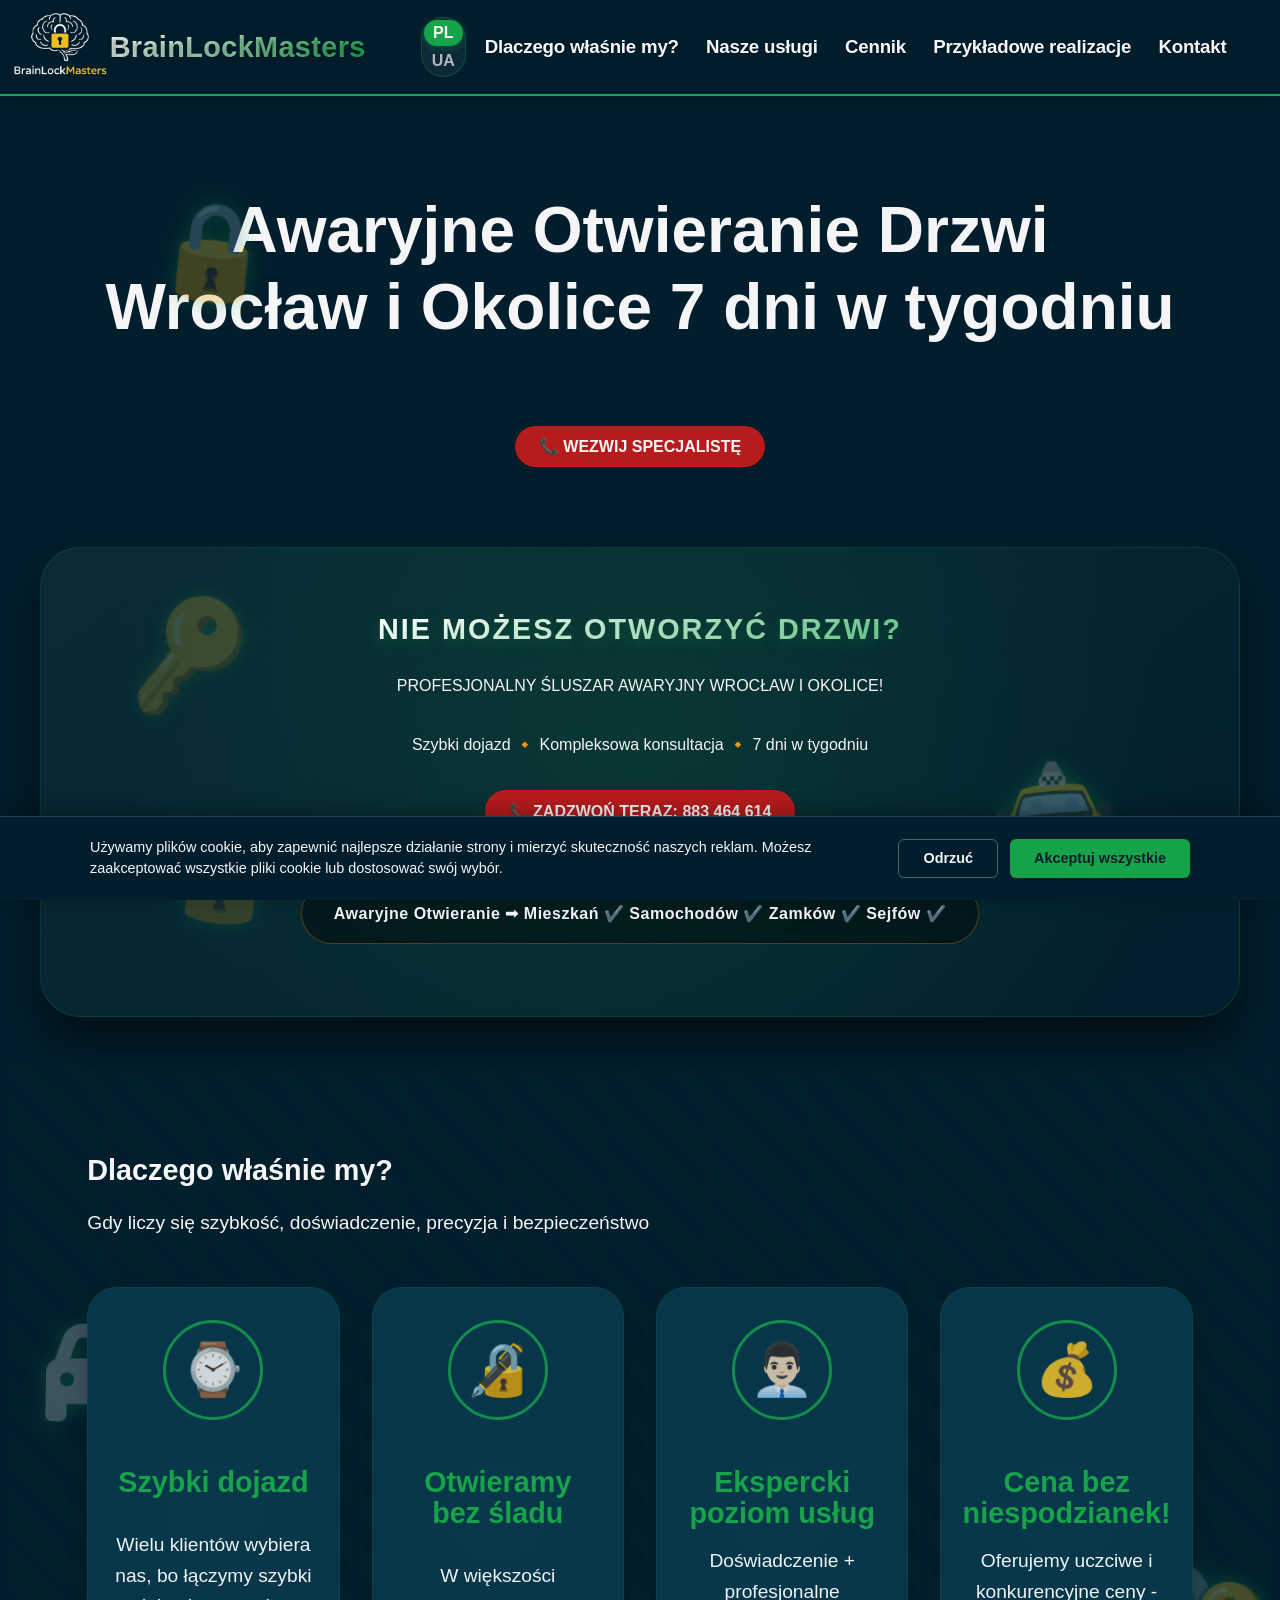
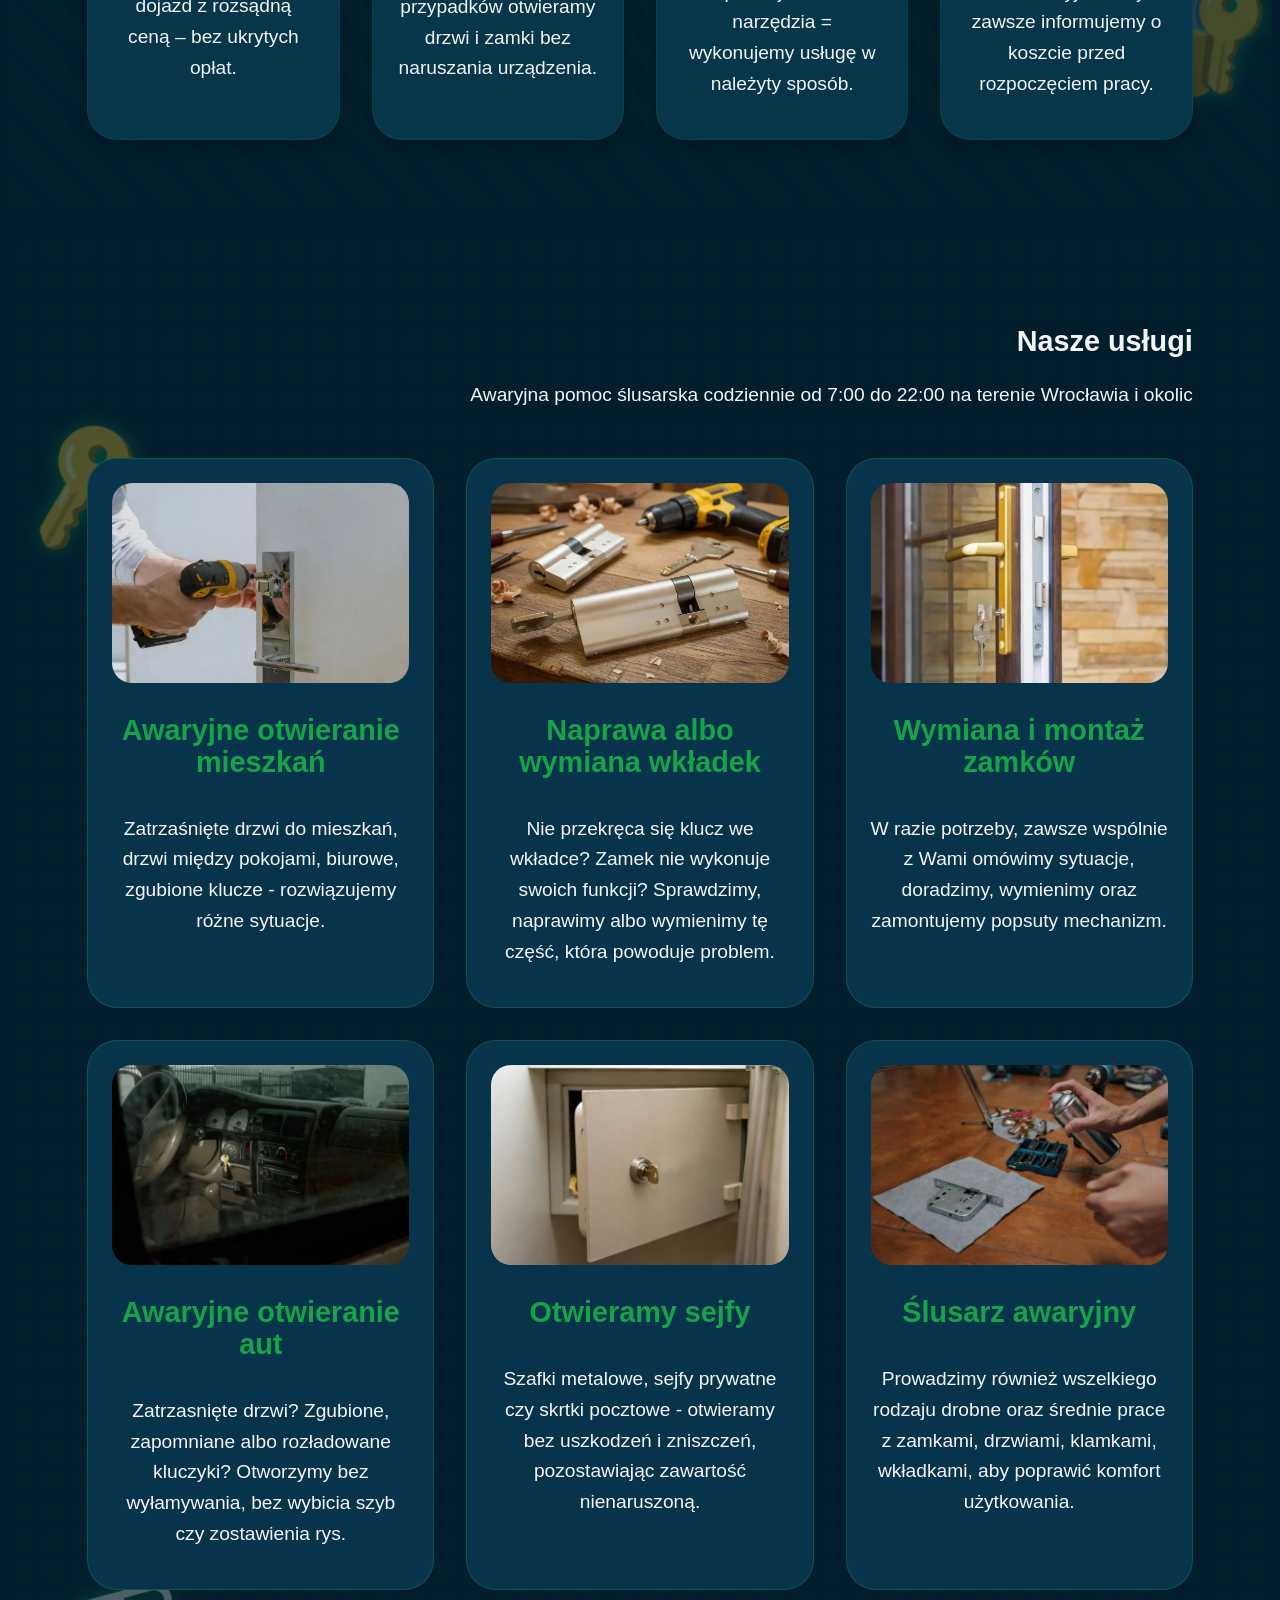
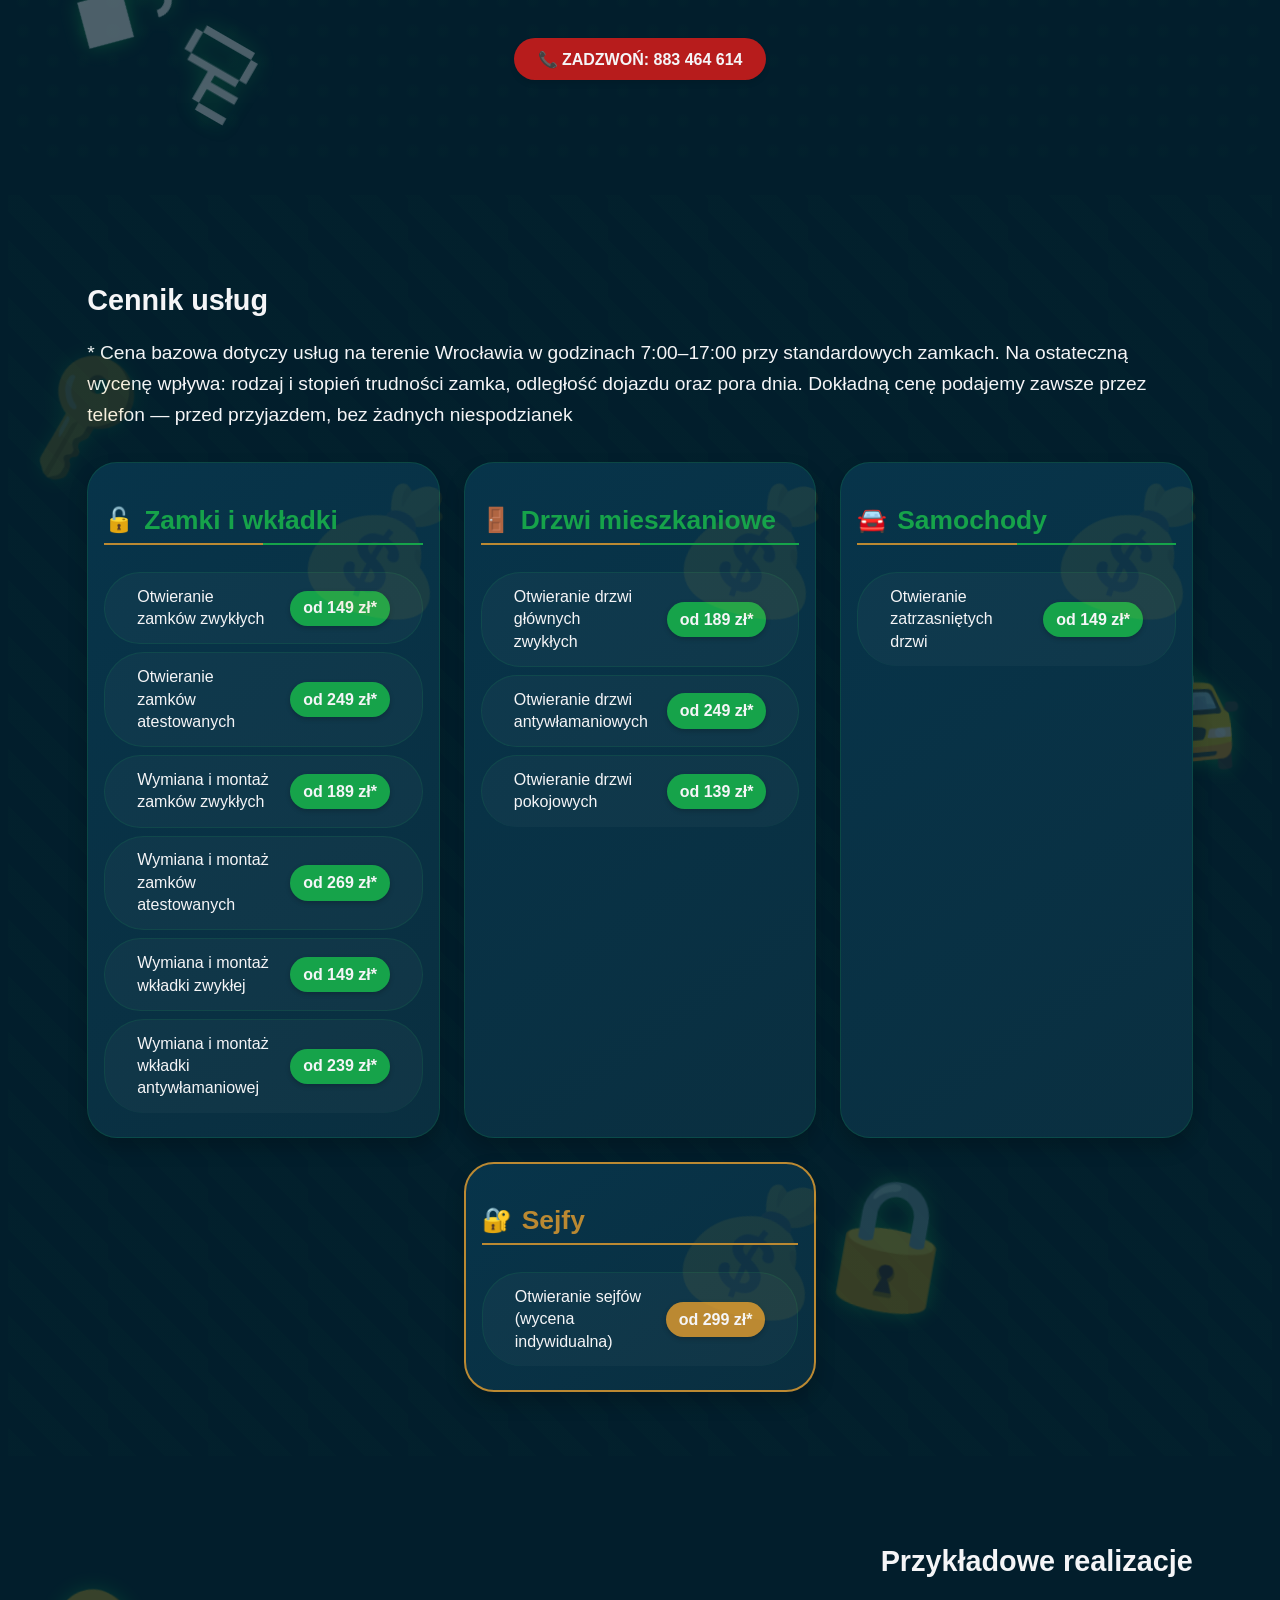
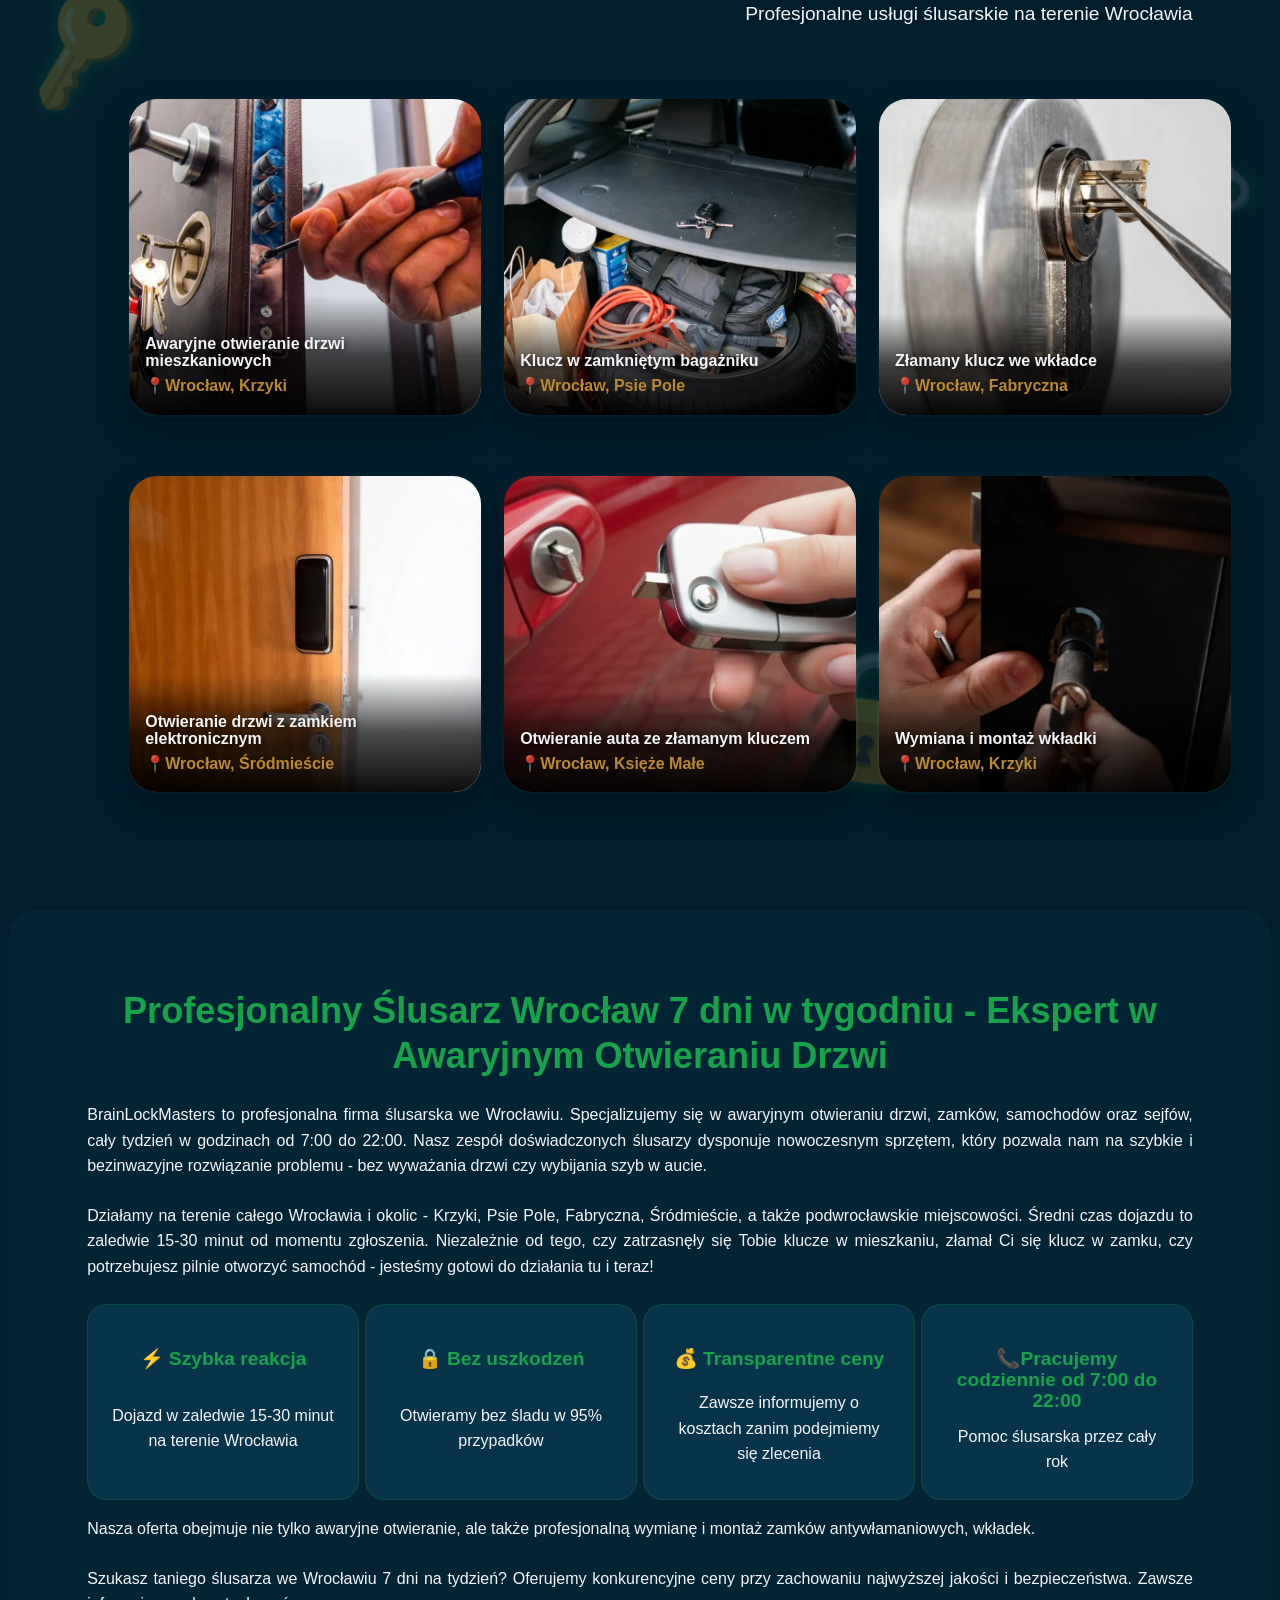
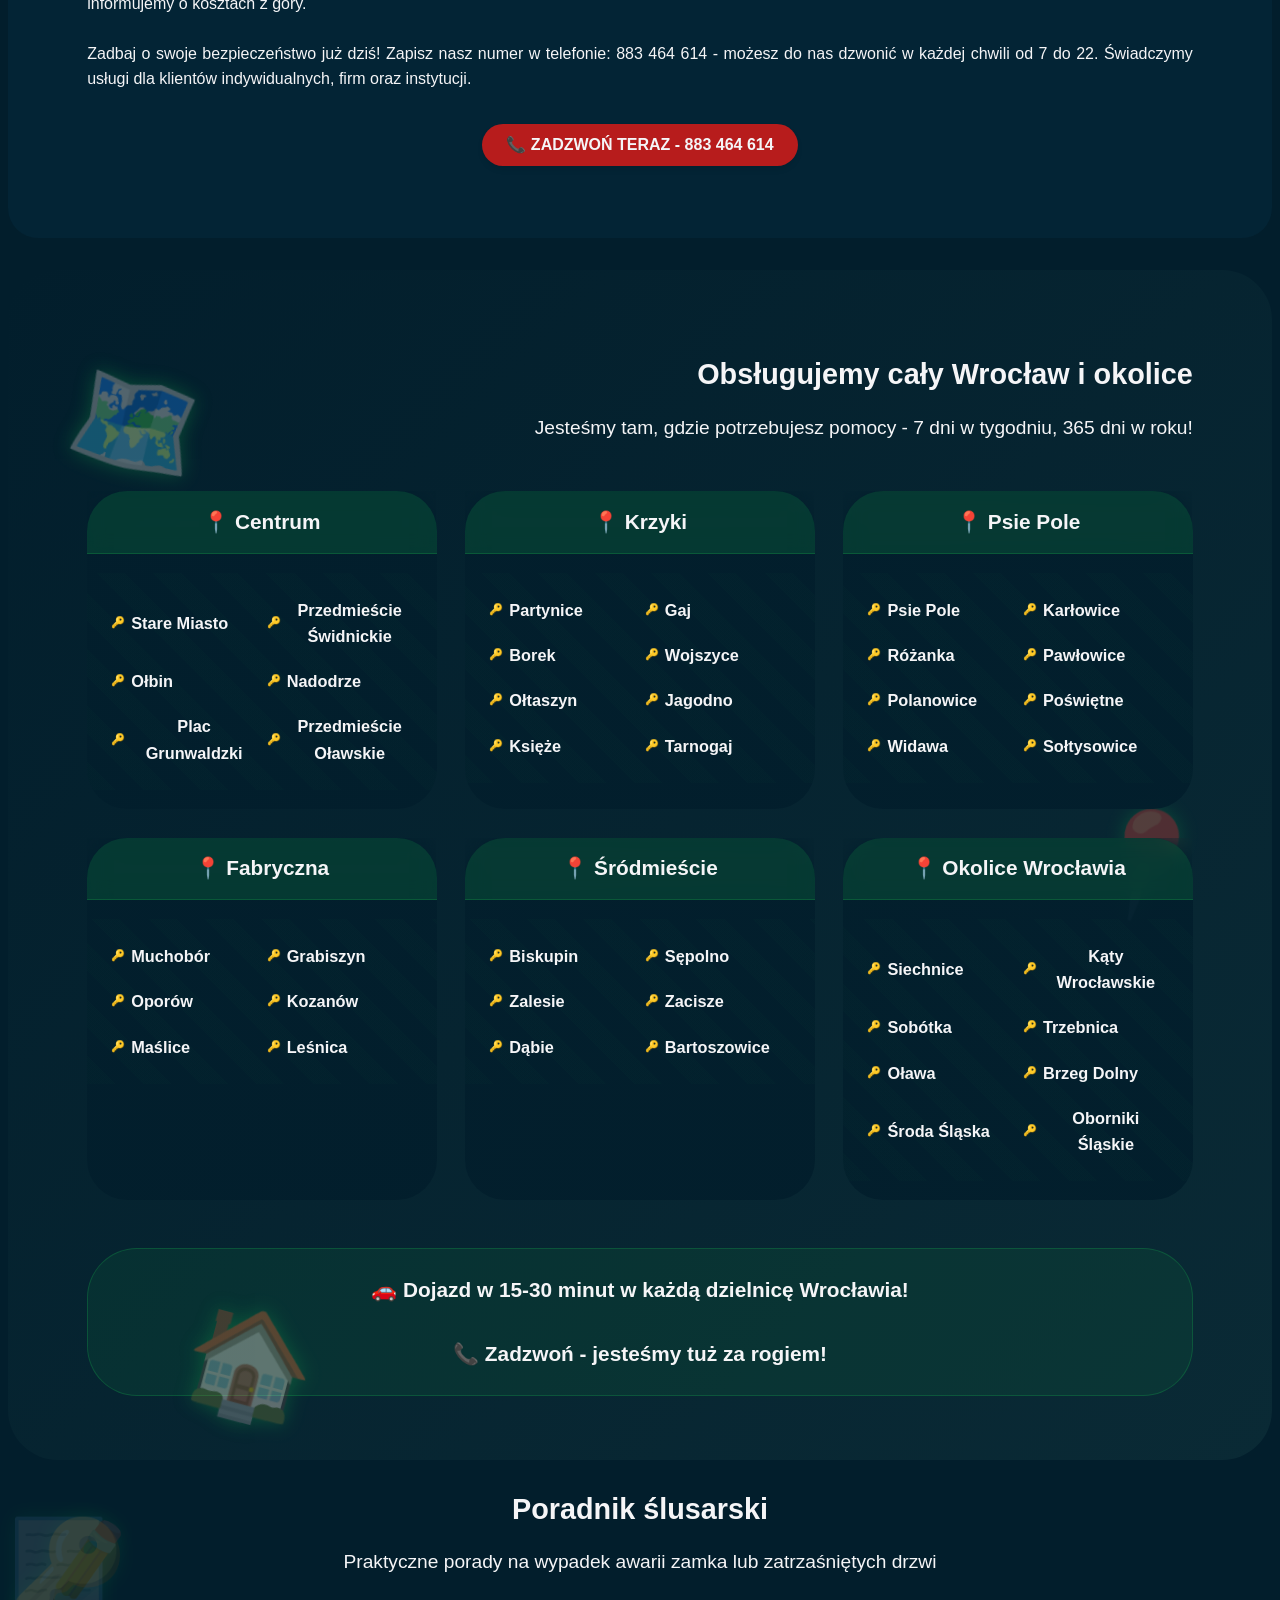
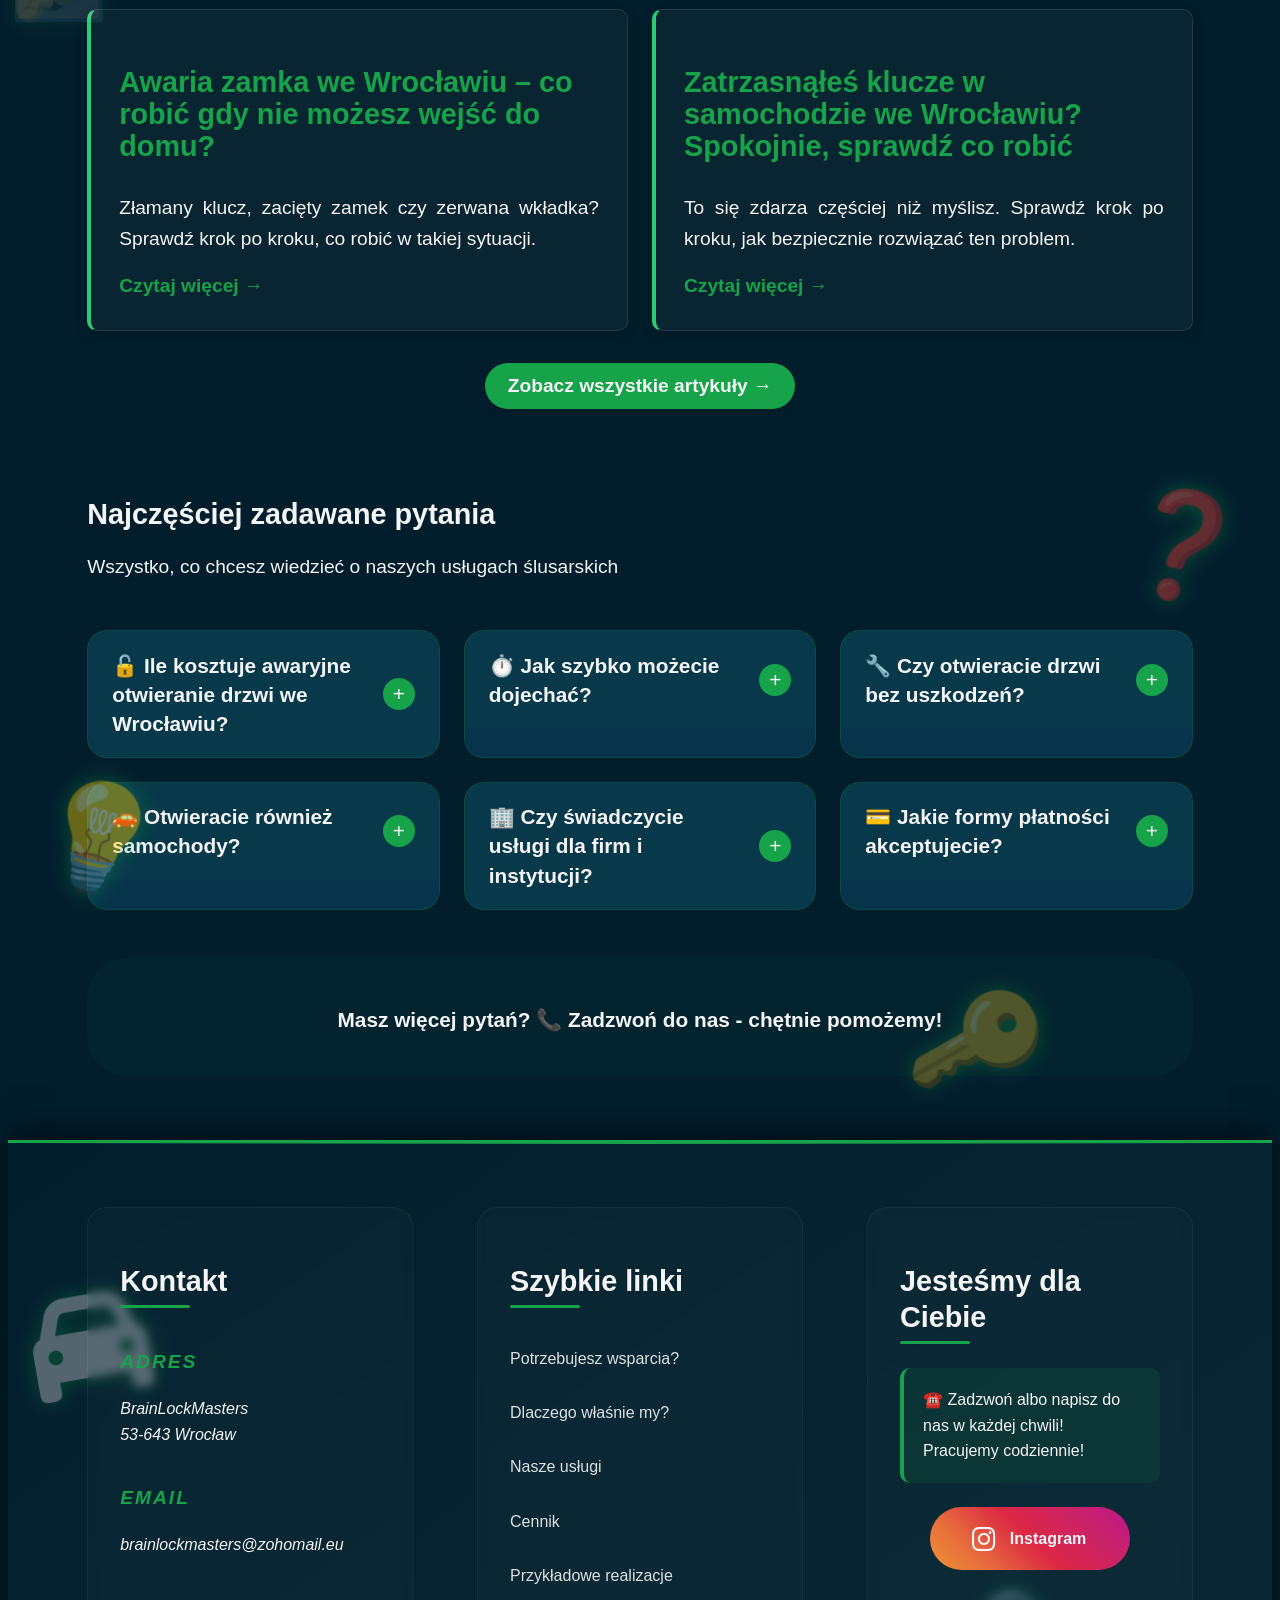
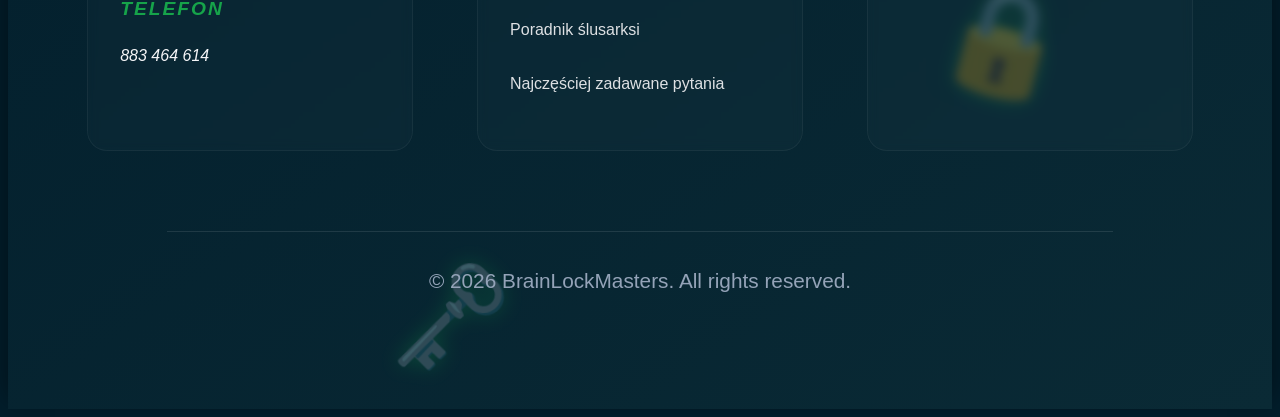
==== commit cf1d2815: "adding new article to blog" ====
--- a/index.html
+++ b/index.html
@@ -38,7 +38,7 @@
 		"telephone": "+48883464614",
 		"url": "https://brainlockmasters.pl",
 		"priceRange": "PLN",
-		"description": "Awaryjne otwieranie drzwi, zamków, samochodów i sejfów we Wrocławiu. Dojazd w 15-20 minut. Pracujemy codziennie w godzinach 7:00–22:00.",
+		"description": "Awaryjne otwieranie drzwi, zamków, samochodów i sejfów we Wrocławiu. Dojazd w 15-30 minut. Pracujemy codziennie w godzinach 7:00–22:00.",
 		"address": {
 			"@type": "PostalAddress",
 			"addressLocality": "Wrocław",
@@ -503,14 +503,14 @@
 					</p>
         			<p data-i18n="seo-content1.desc">
 						Działamy na terenie całego Wrocławia i okolic - Krzyki, Psie Pole, Fabryczna, Śródmieście, a także podwrocławskie miejscowości. 
-						Średni czas dojazdu to zaledwie 15-20 minut od momentu zgłoszenia. 
+						Średni czas dojazdu to zaledwie 15-30 minut od momentu zgłoszenia. 
 						Niezależnie od tego, czy zatrzasnęły się Tobie klucze w mieszkaniu, złamał Ci się klucz w zamku, czy potrzebujesz pilnie otworzyć samochód - jesteśmy gotowi do działania tu i teraz!
 					</p>
         
 				<div class="seo-features">
 					<div class="seo-feature">
 						<h3 data-i18n="seo-feature1.title">⚡Szybka reakcja</h3>
-						<p data-i18n="seo-feature1.desc">Dojazd w zaledwie 15 minut na terenie Wrocławia</p>
+						<p data-i18n="seo-feature1.desc">Dojazd w zaledwie 15-30 minut na terenie Wrocławia</p>
 					</div>
 					<div class="seo-feature">
 						<h3 data-i18n="seo-feature2.title">🔒Bez uszkodzeń</h3>
@@ -658,7 +658,7 @@
 				</div>
 				
 				<div class="areas-footer">
-					<p data-i18n="areas.footer">🚗 Dojazd w 15-20 minut w każdą dzielnicę Wrocławia!</p><br>
+					<p data-i18n="areas.footer">🚗 Dojazd w 15-30 minut w każdą dzielnicę Wrocławia!</p><br>
 					<p data-i18n="areas.footer1">📞 Zadzwoń - jesteśmy tuż za rogiem!</p>
 				</div>
 			</div>
@@ -722,7 +722,7 @@
 							<button class="faq-toggle" aria-label="Rozwiń odpowiedź">+</button>
 						</div>
 						<div class="faq-answer">
-							<p data-i18n="faq.a2">Średni czas dojazdu to <strong>15-20 minut</strong> w obrębie Wrocławia. W sytuacjach awaryjnych staramy się być na miejscu jeszcze szybciej. Pracujemy cały tydzień, więc zawsze możesz liczyć na nasze wsparcie.</p>
+							<p data-i18n="faq.a2">Średni czas dojazdu to <strong>15-30 minut</strong> w obrębie Wrocławia. W sytuacjach awaryjnych staramy się być na miejscu jeszcze szybciej. Pracujemy cały tydzień, więc zawsze możesz liczyć na nasze wsparcie.</p>
 						</div>
 					</div>
 					
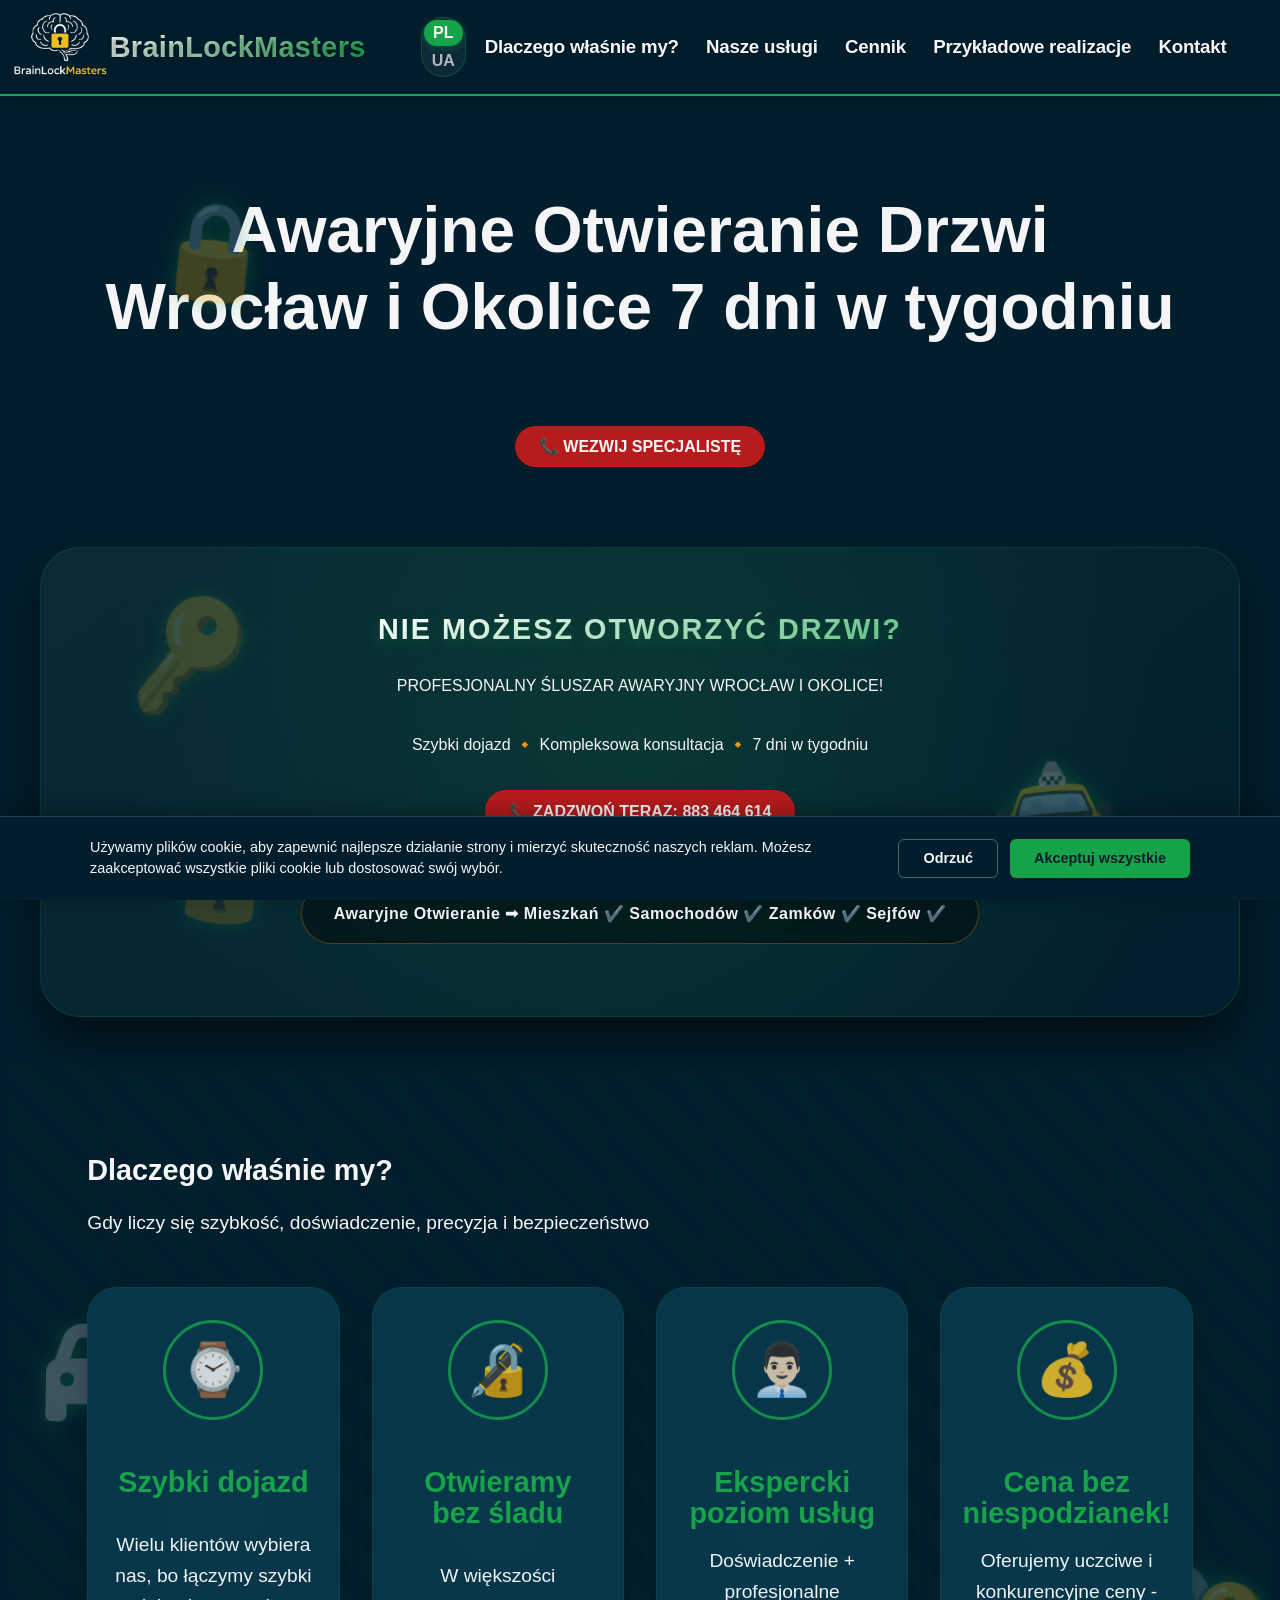
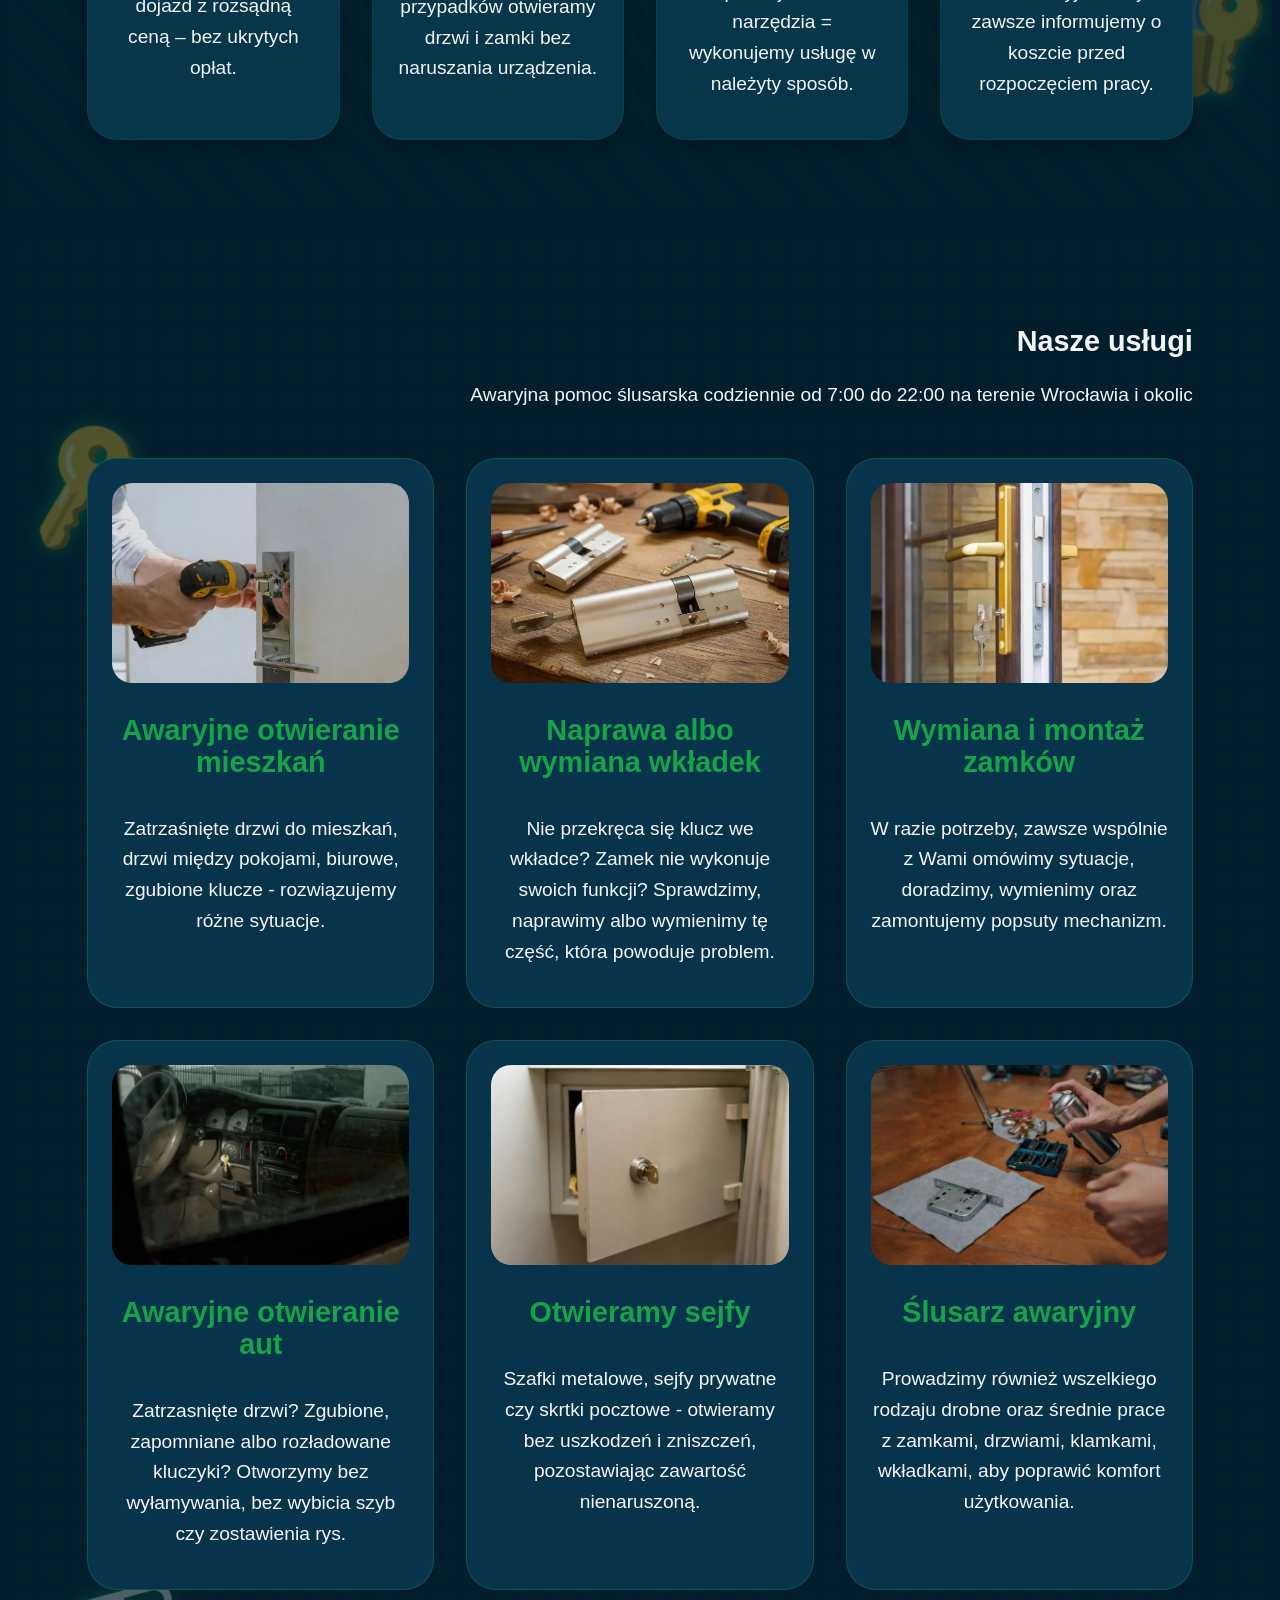
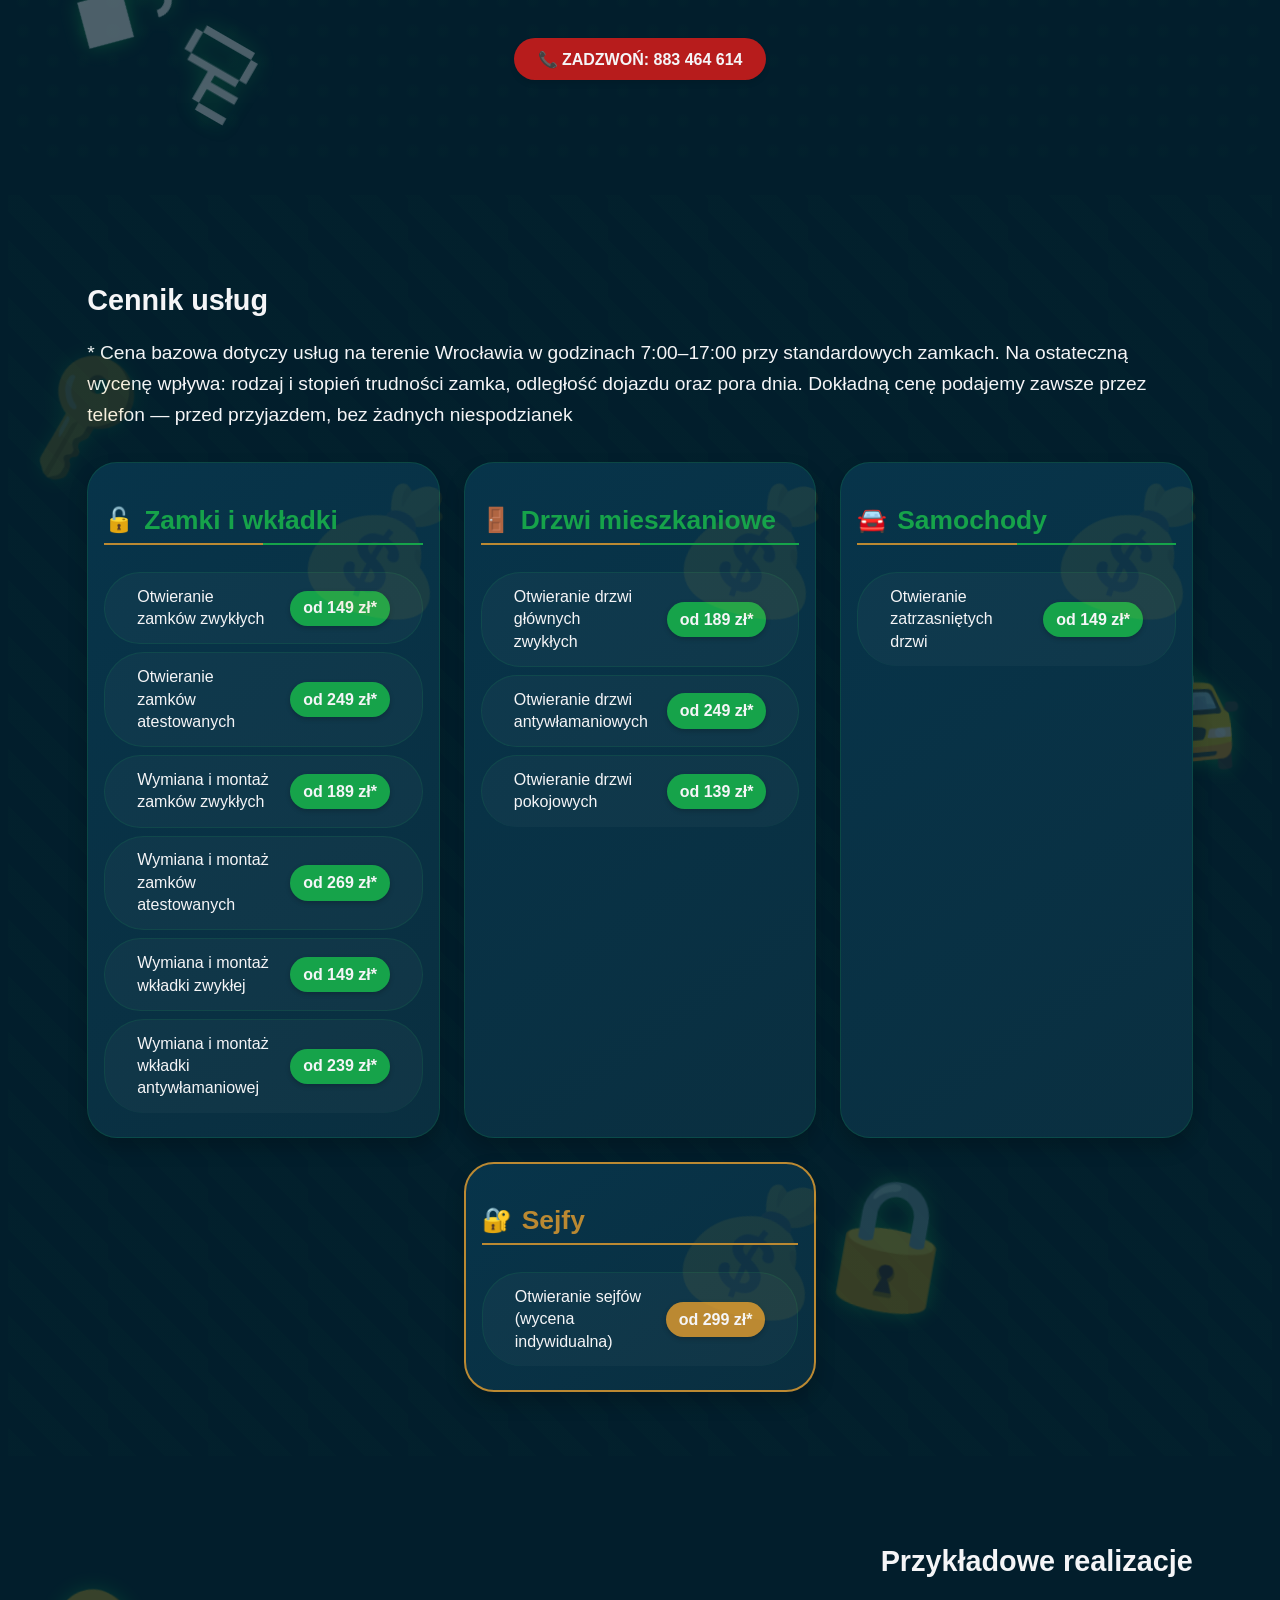
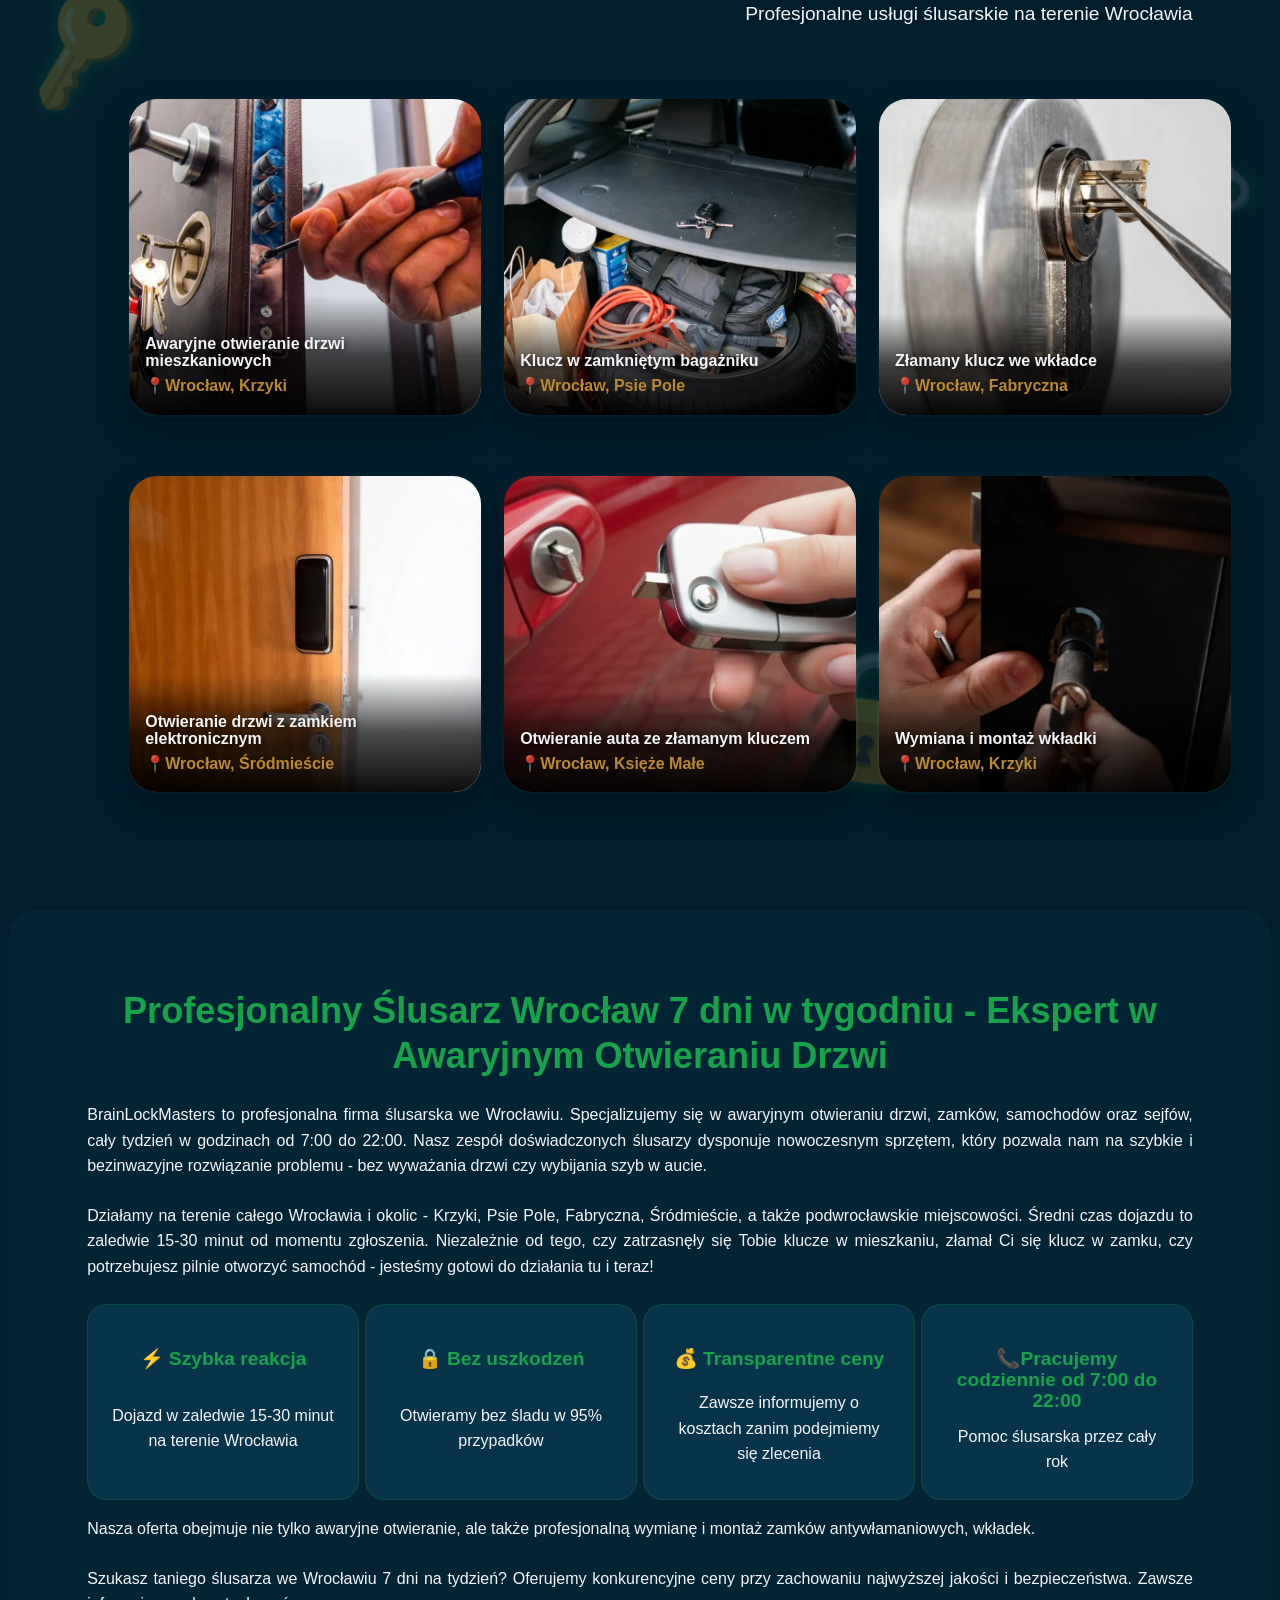
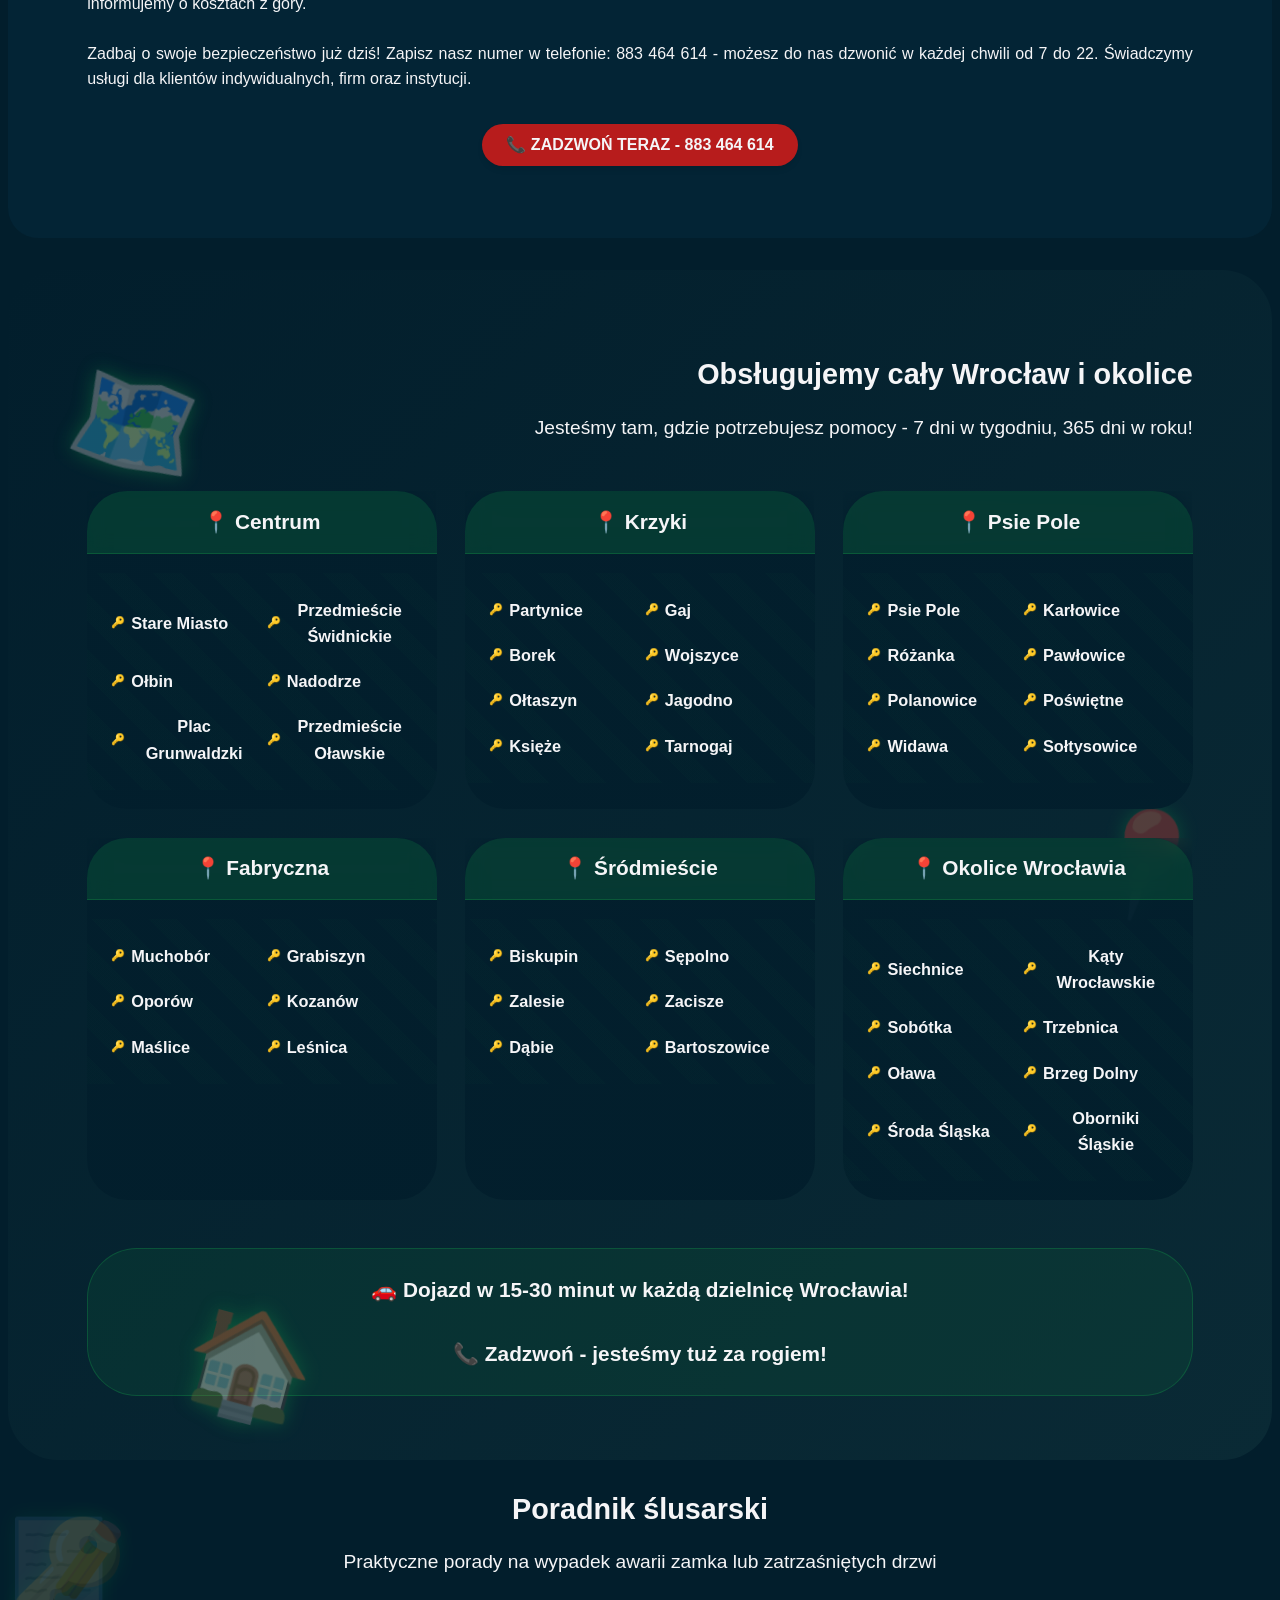
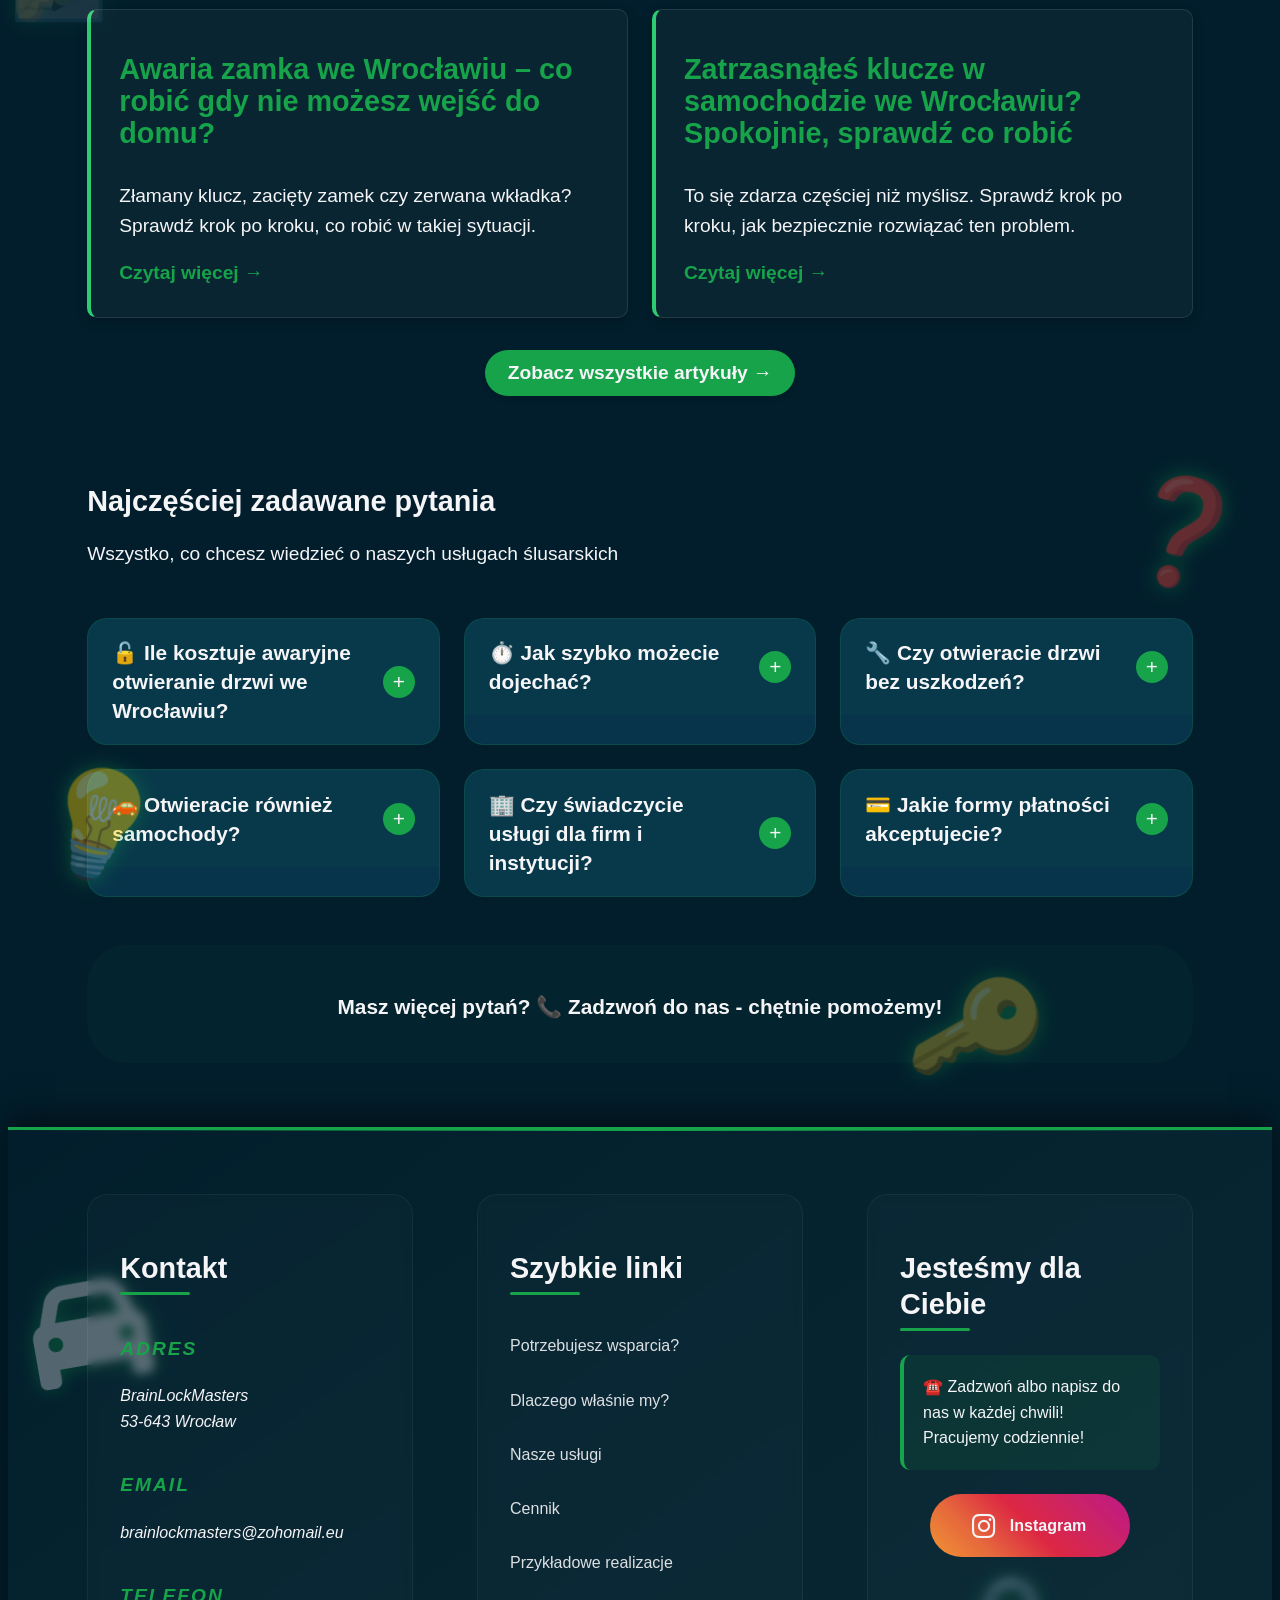
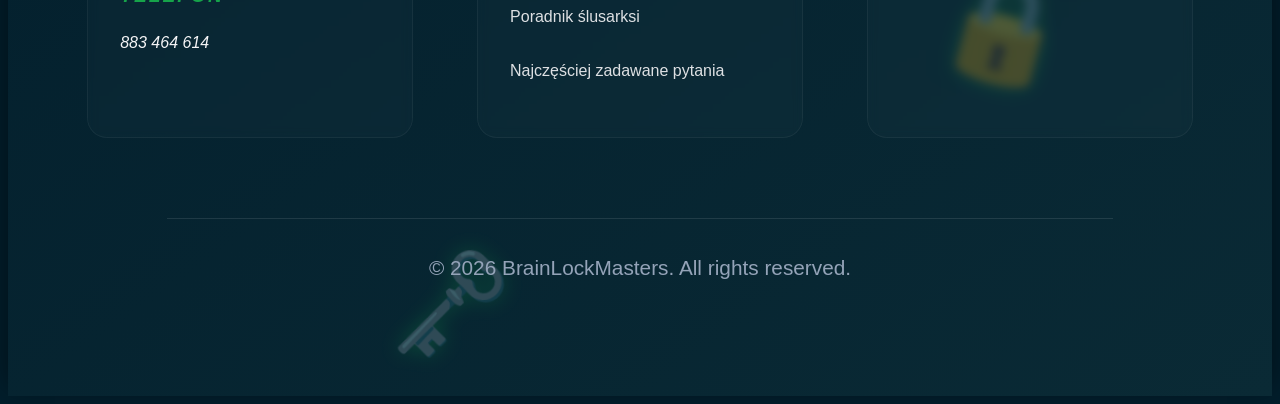
==== commit 5553c220: "adjusting css, adding missing article, improvement of functionality" ====
--- a/index.html
+++ b/index.html
@@ -688,7 +688,7 @@
 			</article>
         </div>
 		<div class="blog-view-all">
-			<a href="/blog" class="button1" data-i18n="blog.viewall">Zobacz wszystkie artykuły →</a>
+			<a href="/blog/" class="button1" data-i18n="blog.viewall">Zobacz wszystkie artykuły →</a>
 		</div>
     </div>
 		 </section>
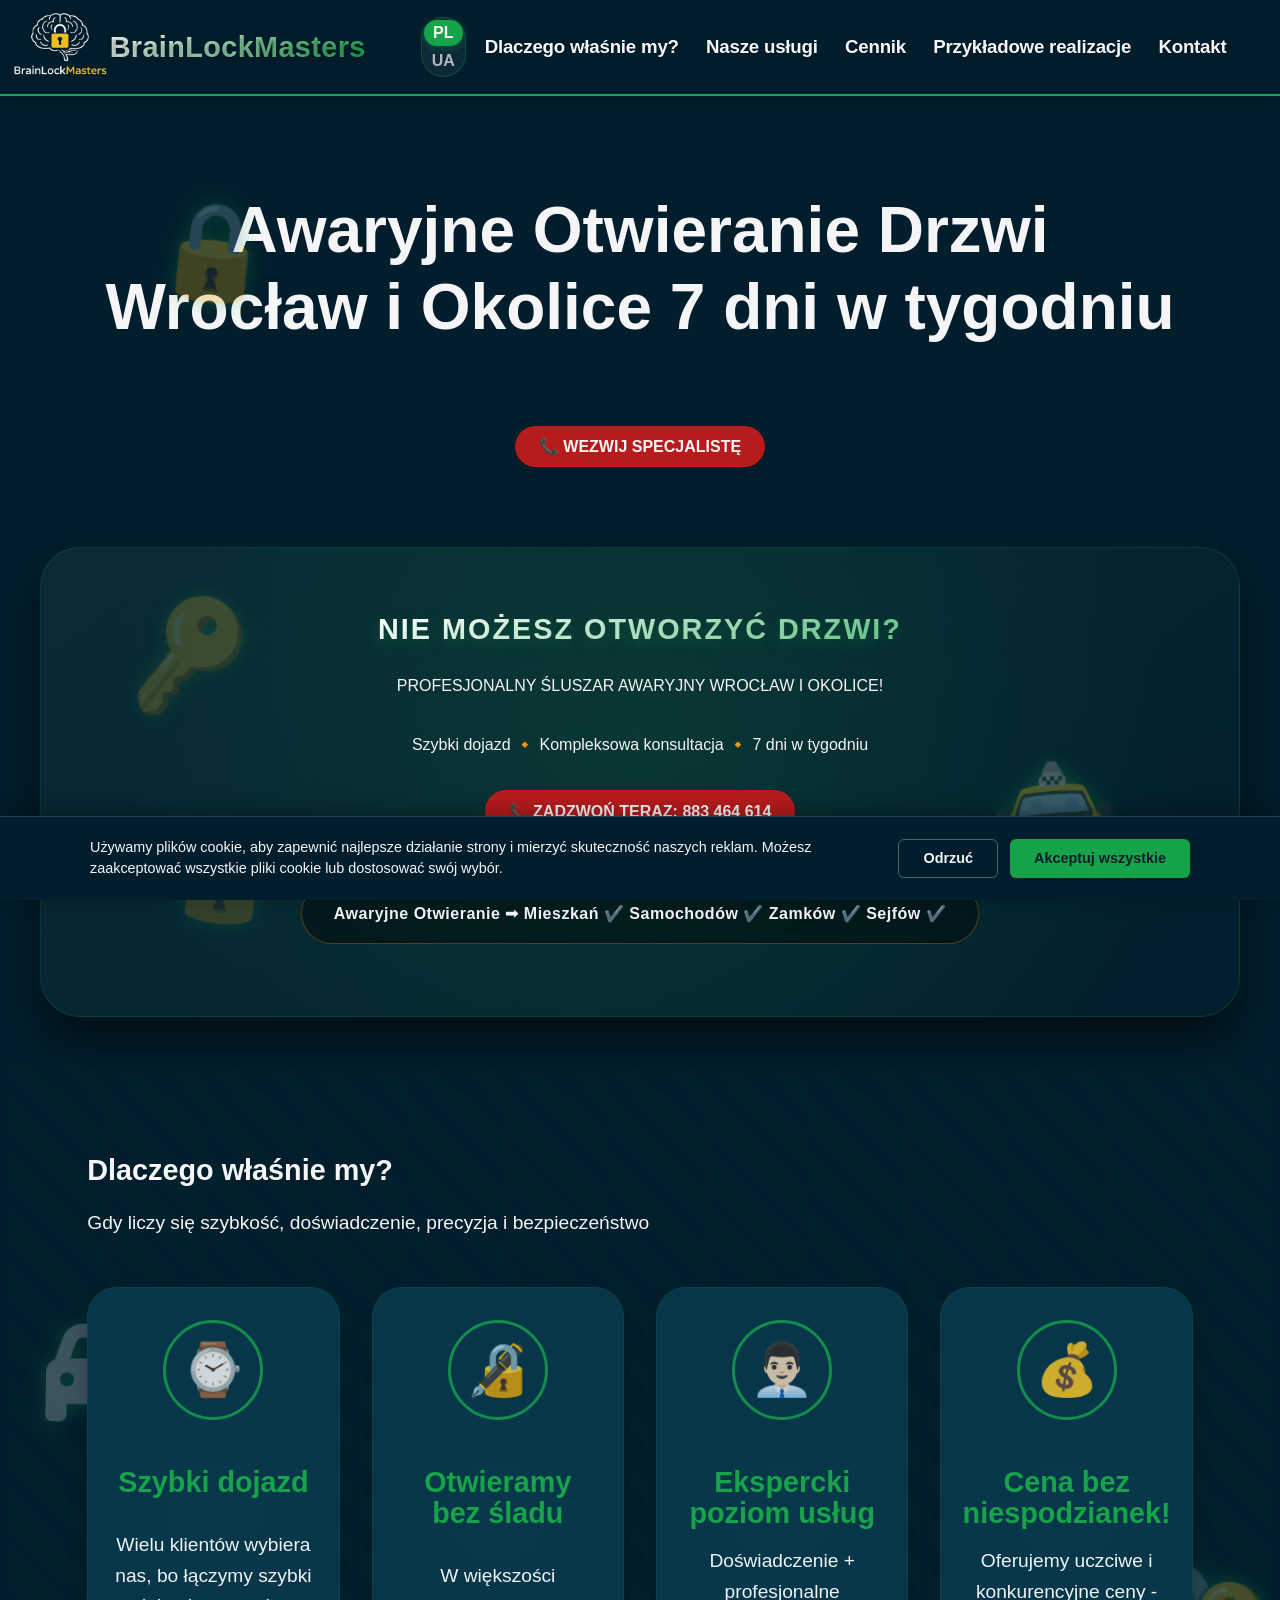
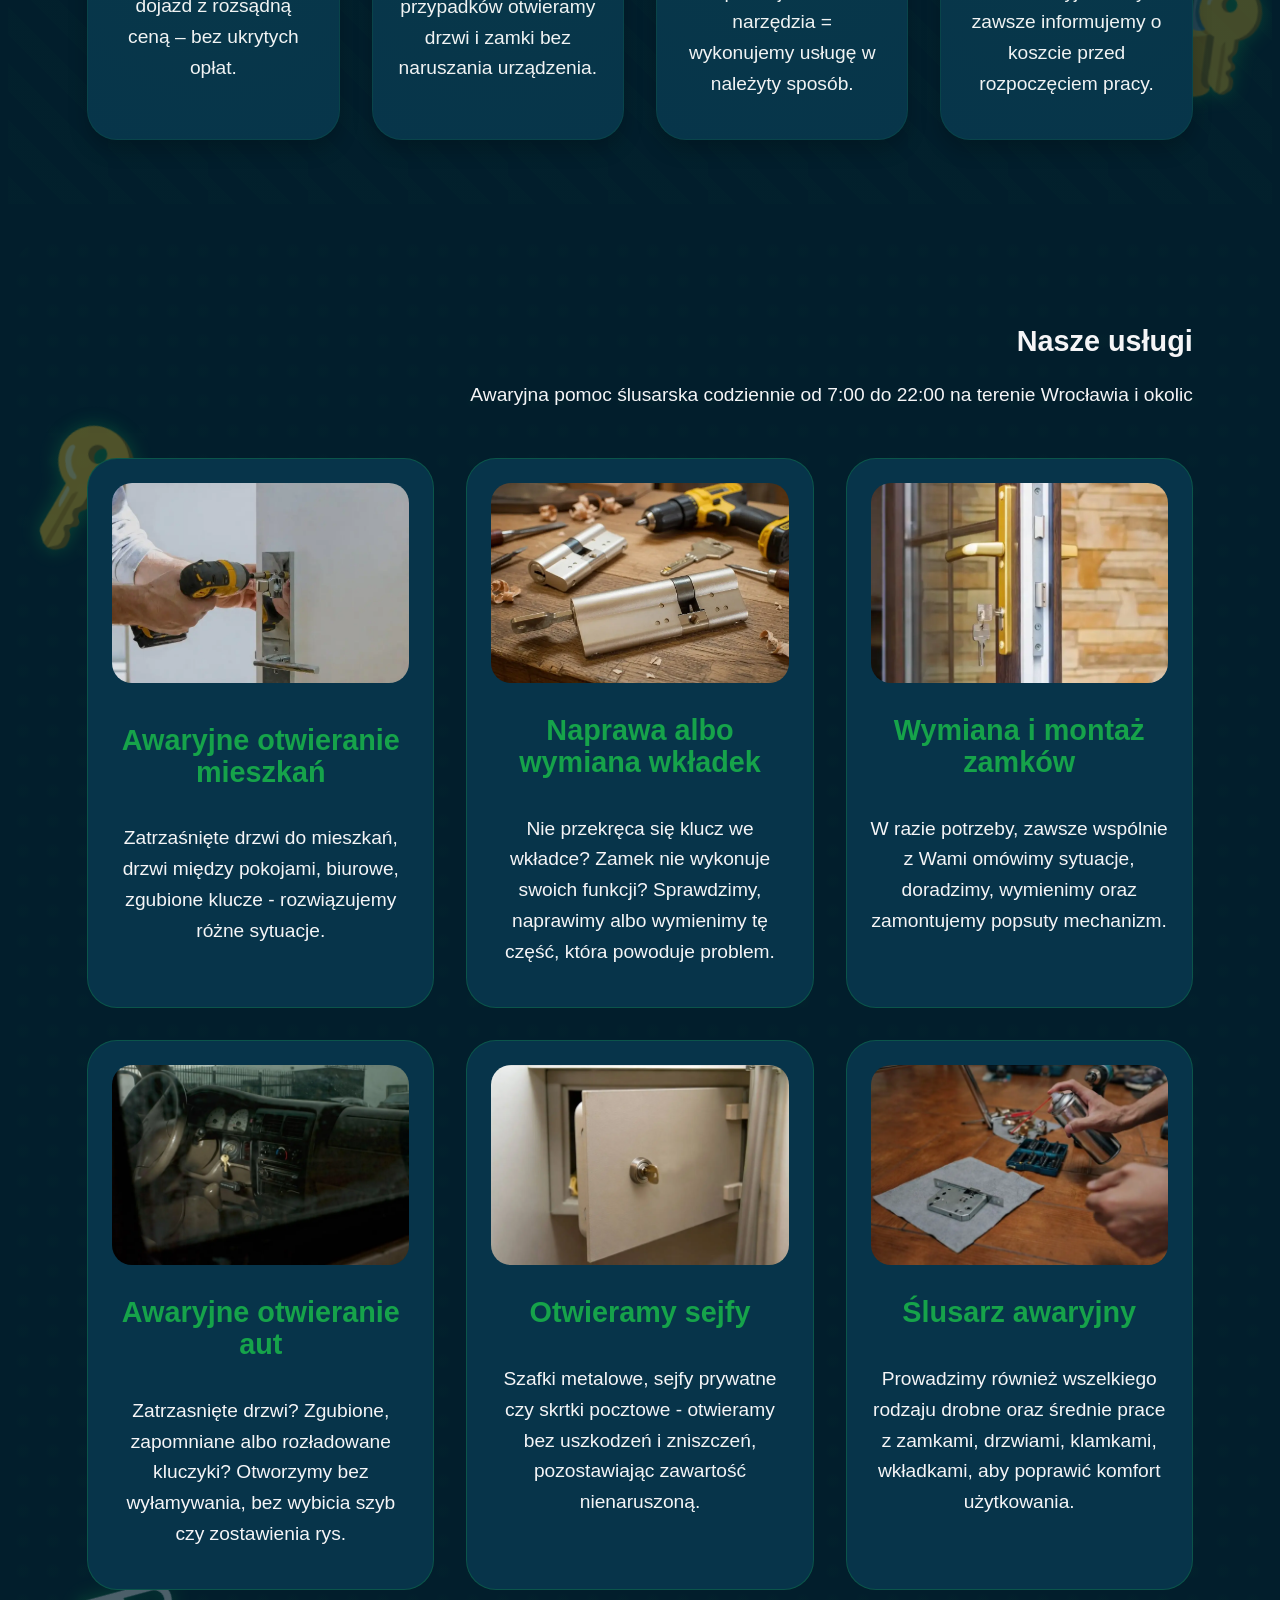
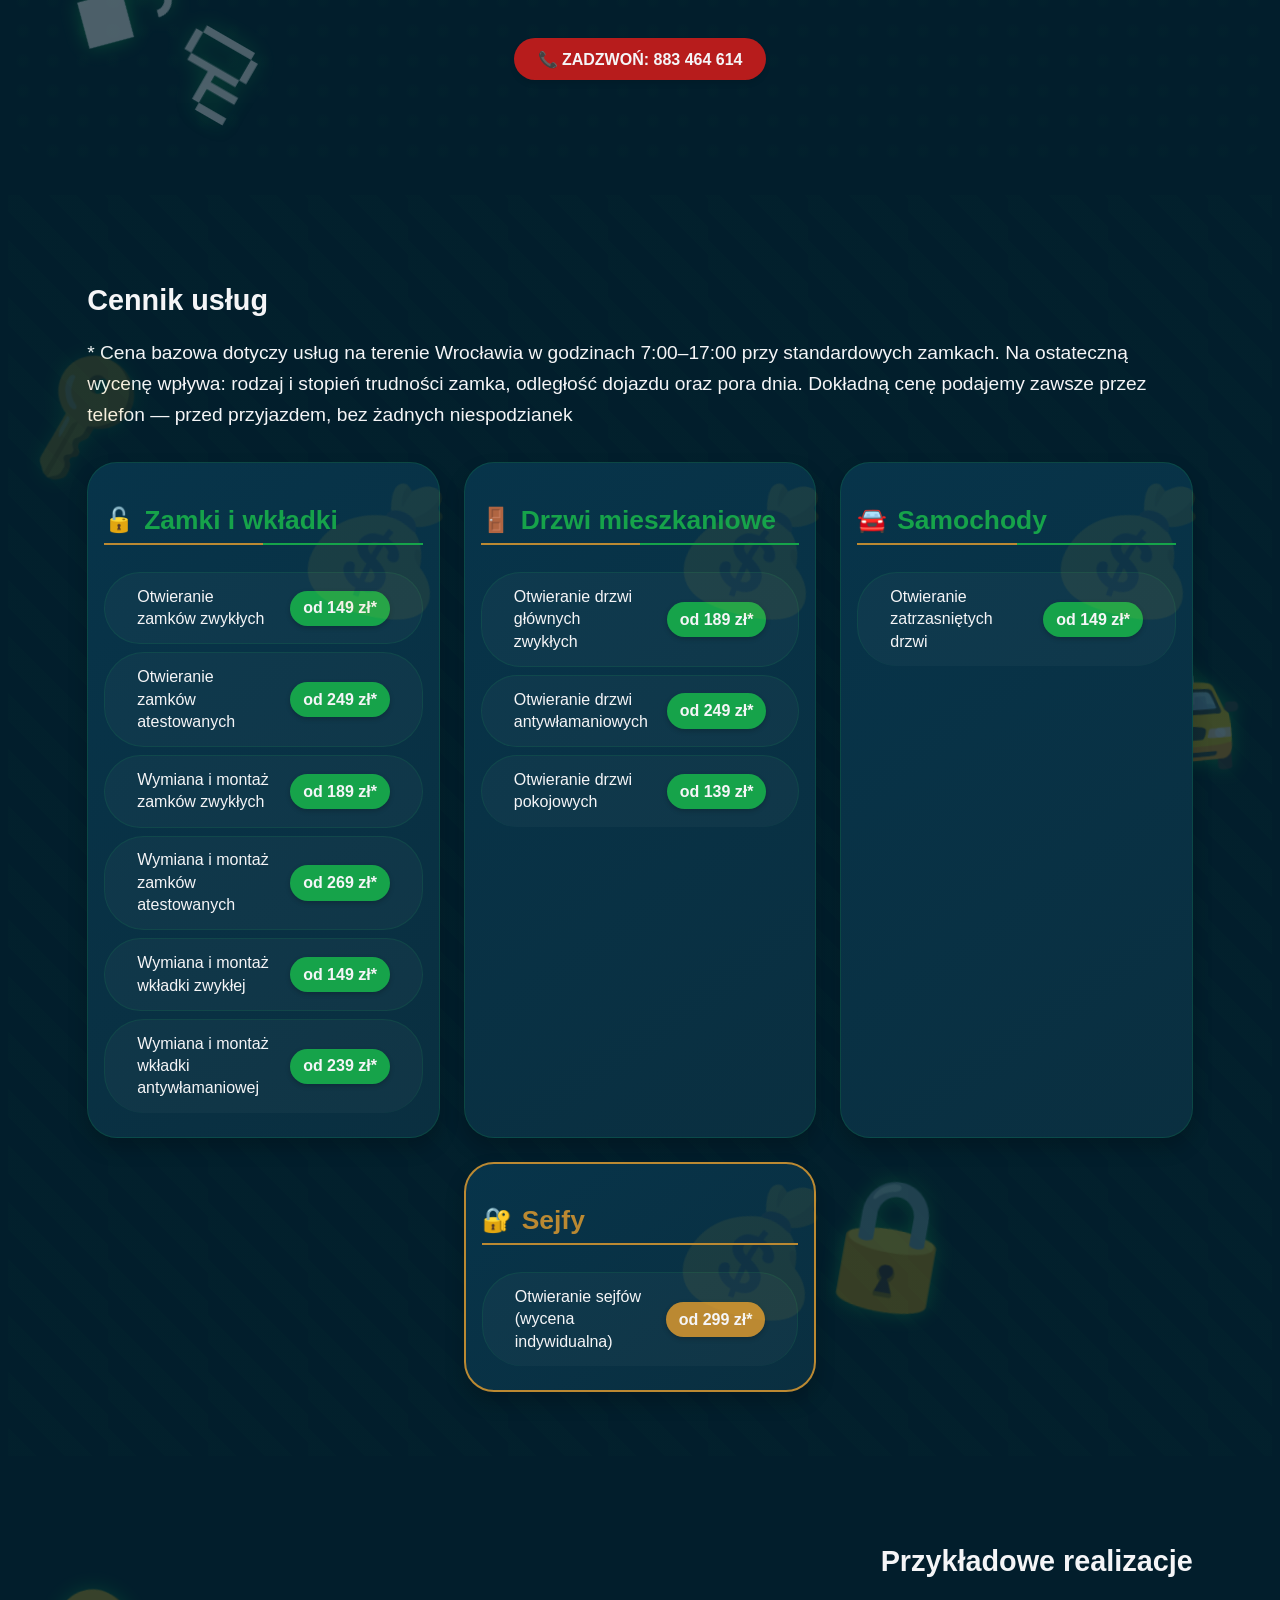
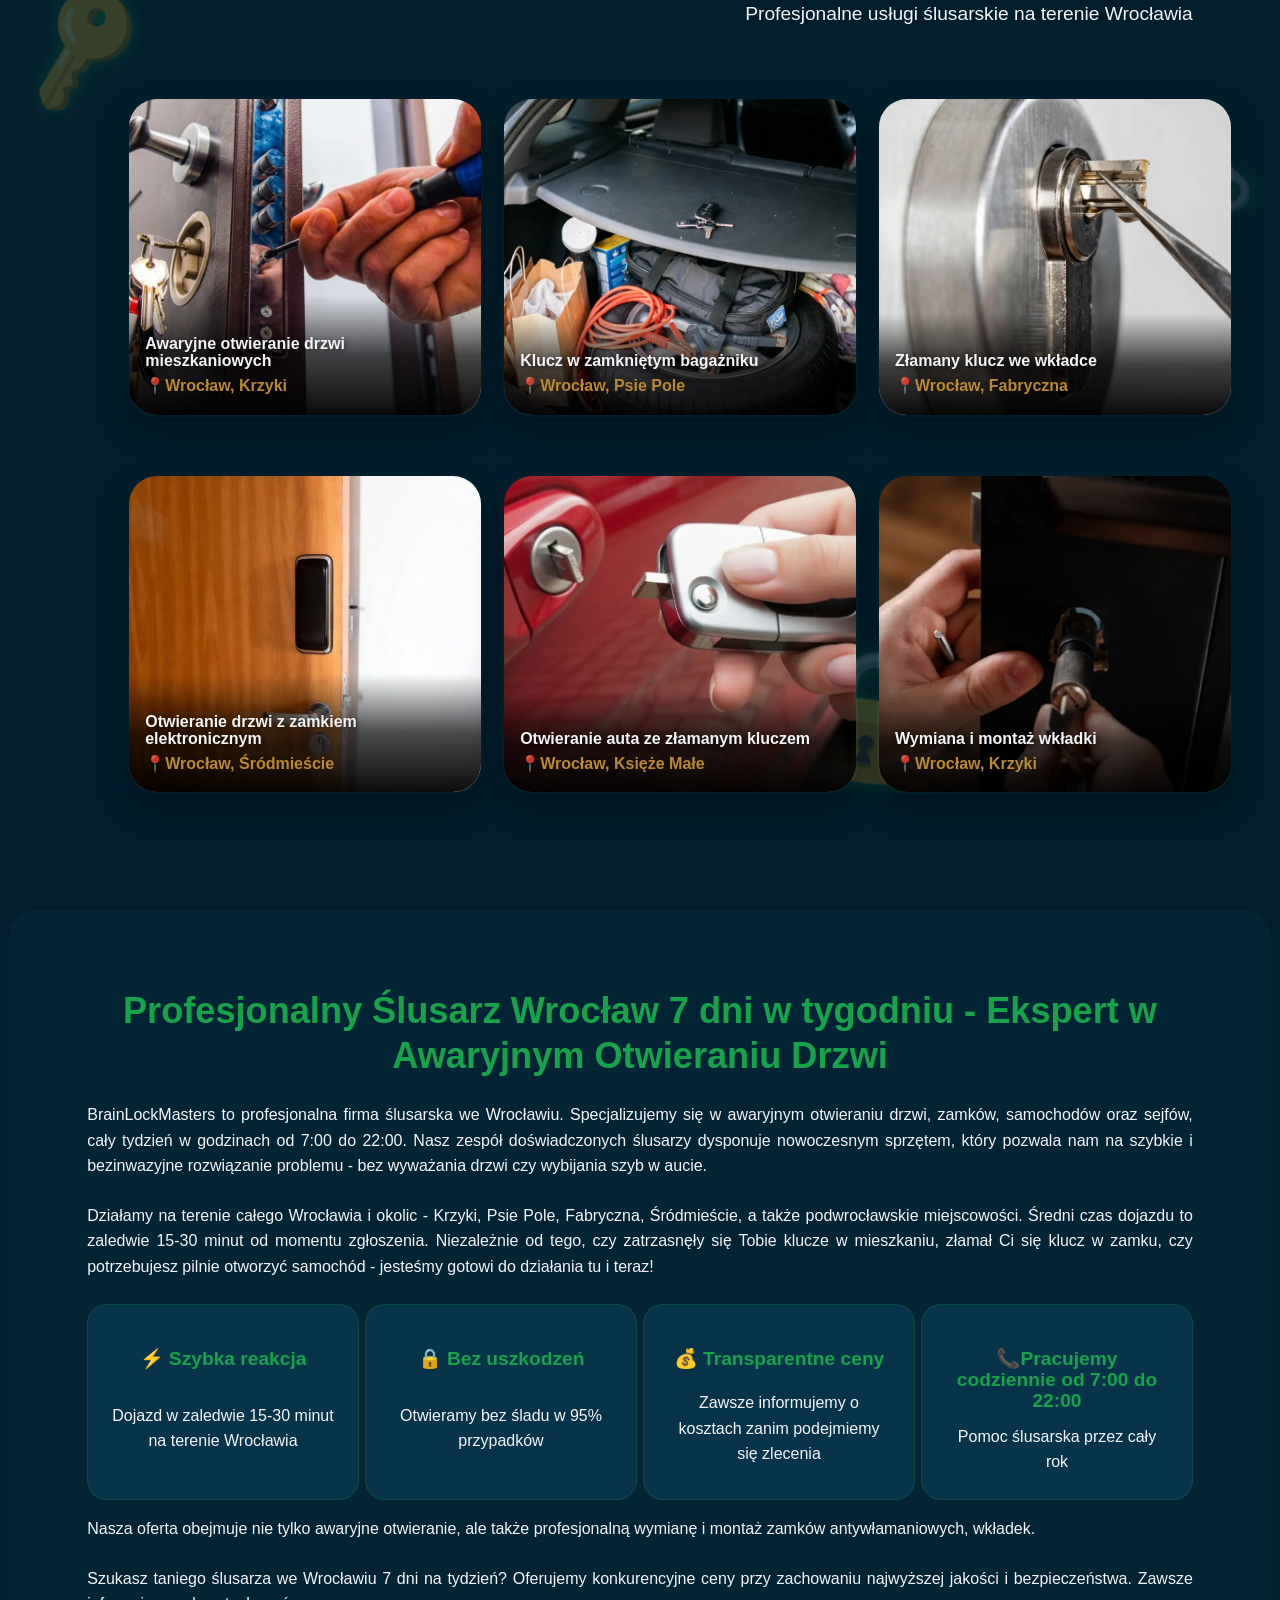
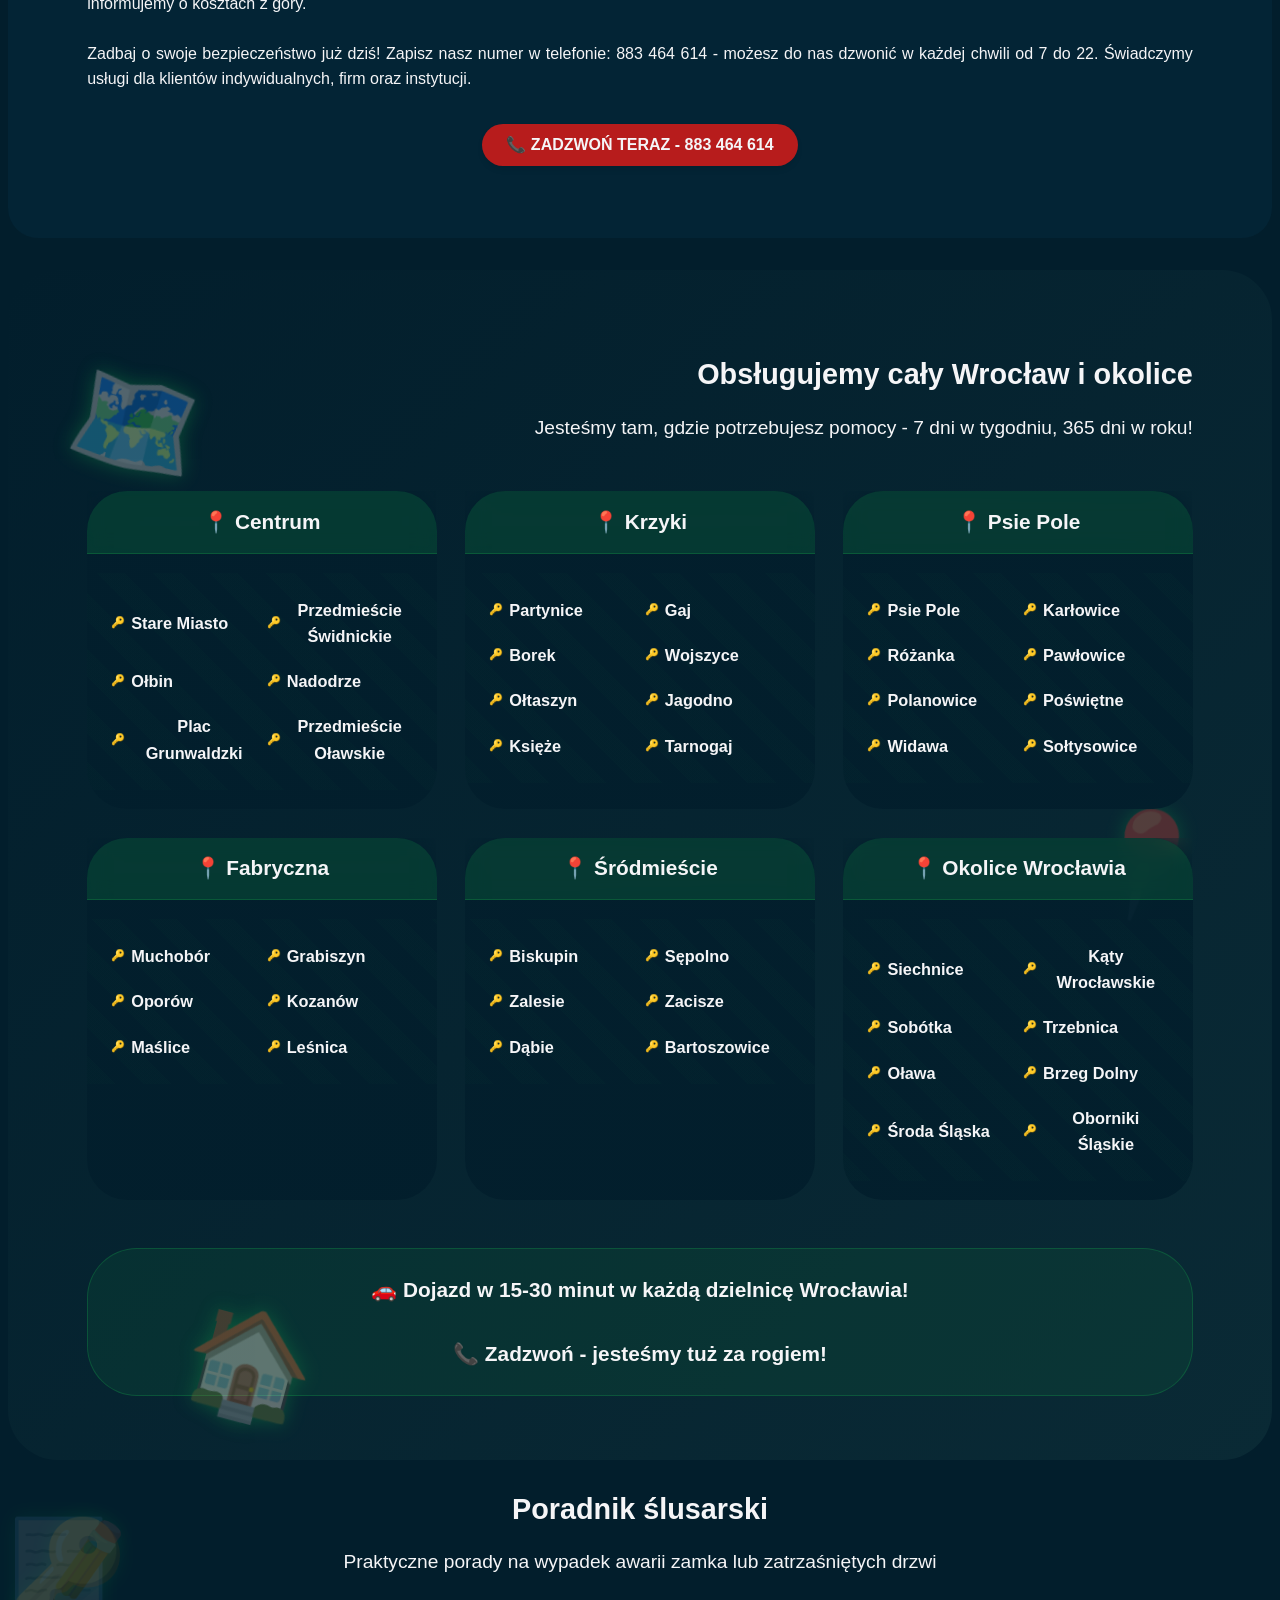
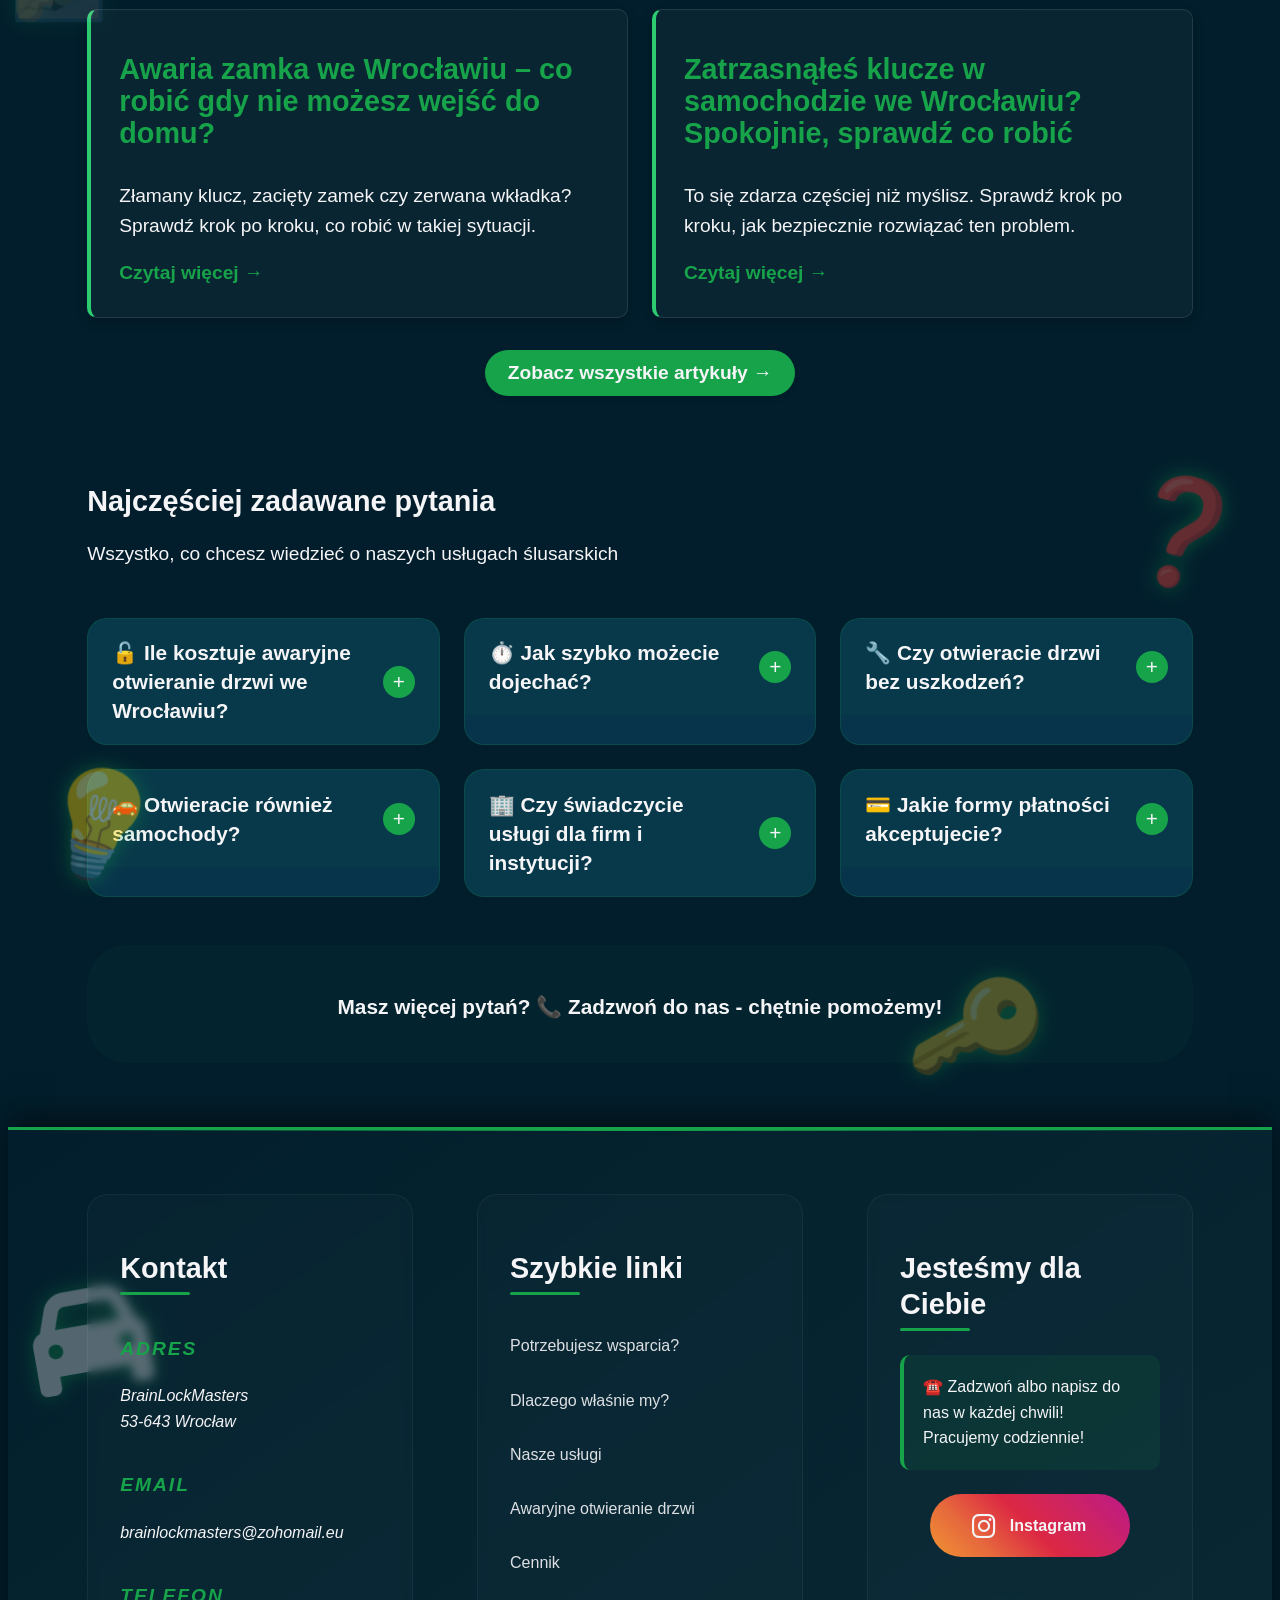
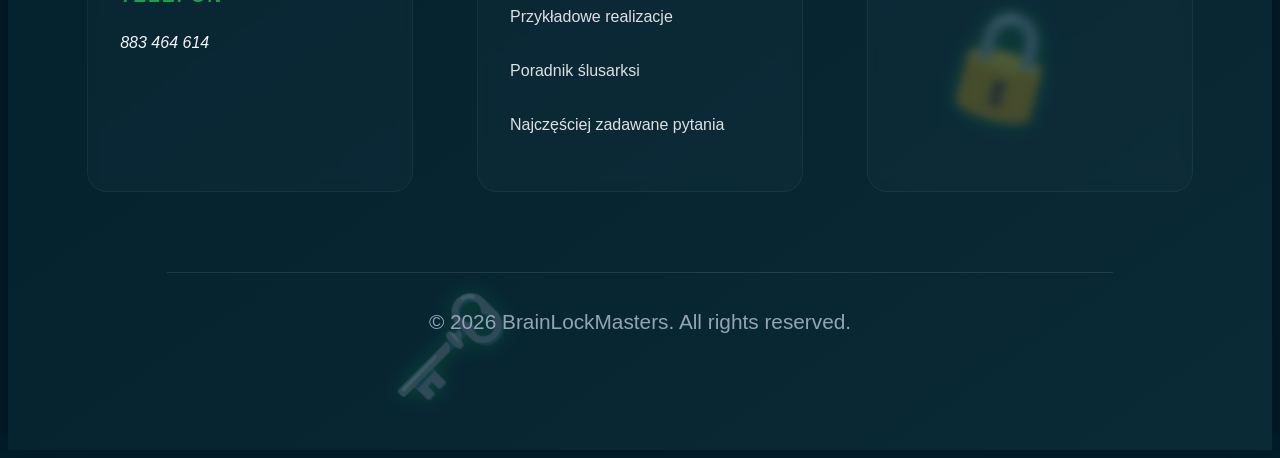
==== commit d963c237: "Dodanie pierwszej dodatkowej strony uslug" ====
--- a/index.html
+++ b/index.html
@@ -2,12 +2,10 @@
 <!-- Ślusarz Awaryjny Wrocław 7 dni w tygodniu - Profesjonalne otwieranie drzwi -->
 <html lang="pl">
 <head>
-	<title>Ślusarz Awaryjny Wrocław - Otwieranie Drzwi | Pogotowie Zamkowe | BrainLockMasters</title>
+	<title>Ślusarz awaryjny Wrocław | BrainLockMasters</title>
 	<meta charset="utf-8" />
 	<meta name="viewport" content="width=device-width, initial-scale=1, user-scalable=yes" />
-	<meta name="description" content="✅ Awaryjne otwieranie mieszkań, samochodów i sejfów Wrocław 7 dni w tygodniu. ✅ Dojazd w 15 minut! ✅ Otwieramy bez uszkodzeń. ✅ Profesjonalny ślusarz na telefon. Zadzwoń: 883 464 614" />
-	<meta name="keywords" content="ślusarz Wrocław, pogotowie zamkowe Wrocław, otwarci codziennie 7–22, awaryjne otwieranie drzwi Wrocław i okolice, ślusarz awaryjny Wrocław, otwieranie samochodów Wrocław, wymiana zamków Wrocław, tania pomoc ślusarska Wrocław, tanie usługi ślusarskie Wrocław" />
-	<meta name="author" content="BrainLockMasters - Pogotowie Zamkowe Wrocław" />
+	<meta name="description" content="Ślusarz awaryjny Wrocław – otwieranie drzwi, mieszkań i samochodów bez uszkodzeń. Codziennie 7–22, szybki dojazd. Zadzwoń: 883 464 614" />
 	<meta name="robots" content="index, follow" />
 	<meta name="geo.region" content="PL-DS" />
 	<meta name="geo.placename" content="Wrocław" />
@@ -15,8 +13,8 @@
 	<meta name="ICBM" content="51.1174334, 17.0079365" />
 
 	<!-- Social Media-->
-	<meta property="og:title" content="Ślusarz Awaryjny Wrocław - Awaryjne Otwieranie Drzwi i Samochodów" />
-	<meta property="og:description" content="Szybka pomoc ślusarska we Wrocławiu - mieszkania, auta, sejfy. 7 dni w tygodniu!" />
+	<meta property="og:title" content="Ślusarz awaryjny Wrocław | BrainLockMasters" />
+	<meta property="og:description" content="Ślusarz awaryjny Wrocław – otwieranie drzwi, mieszkań i samochodów bez uszkodzeń. Codziennie 7–22, szybki dojazd. Zadzwoń: 883 464 614" />
 	<meta property="og:type" content="website" />
 	<meta property="og:url" content="https://brainlockmasters.pl" />
 	<meta property="og:image" content="images/logo.webp"/>
@@ -33,12 +31,12 @@
 		{
 		"@context": "https://schema.org",
 		"@type": "Locksmith",
-		"name": "BrainLockMasters – Ślusarz Awaryjny Wrocław",
+		"name": "BrainLockMasters",
 		"image": "https://brainlockmasters.pl/images/logo.webp",
 		"telephone": "+48883464614",
 		"url": "https://brainlockmasters.pl",
-		"priceRange": "PLN",
-		"description": "Awaryjne otwieranie drzwi, zamków, samochodów i sejfów we Wrocławiu. Dojazd w 15-30 minut. Pracujemy codziennie w godzinach 7:00–22:00.",
+		"priceRange": "$$",
+		"description": "Awaryjne otwieranie drzwi, zamków, samochodów i sejfów we Wrocławiu. Szybki dojazd. Pracujemy codziennie w godzinach 7:00–22:00.",
 		"address": {
 			"@type": "PostalAddress",
 			"addressLocality": "Wrocław",
@@ -320,8 +318,8 @@
 
 				<div class="service-grid">
 					<article class="service-card">
-						<img src="images/awaryjne_otwieranie_zamków.webp" alt="Awaryjne otwieranie zamków w drzwiach" loading="lazy" width="400" height="225">
-						<h3 data-i18n="services.apartment.title">Awaryjne otwieranie mieszkań</h3>
+						<a href="/awaryjne-otwieranie-drzwi-wroclaw"><img src="images/awaryjne_otwieranie_zamków.webp" alt="Awaryjne otwieranie zamków w drzwiach" loading="lazy" width="400" height="225"></a>
+						<h3><a href="/awaryjne-otwieranie-drzwi-wroclaw" data-i18n="services.apartment.title">Awaryjne otwieranie mieszkań</a></h3>
 						<p data-i18n="services.apartment.desc">Zatrzaśnięte drzwi do mieszkań, drzwi między pokojami, biurowe, zgubione klucze - rozwiązujemy różne sytuacje.</p>						
 					</article>
 
@@ -827,6 +825,7 @@
 							<li><a href="#banner" data-i18n="footer.needhelp">Potrzebujesz wsparcia?</a></li>
 							<li><a href="#why-us" data-i18n="footer.why-us">Dlaczego właśnie my?</a></li>
 							<li><a href="#services" data-i18n="footer.services">Nasze usługi</a></li>
+							<li><a href="/awaryjne-otwieranie-drzwi-wroclaw" data-i18n="awaryjne.service">Awaryjne otwieranie drzwi</a></li>
 							<li><a href="#prices" data-i18n="footer.prices">Cennik</a></li>
 							<li><a href="#projects" data-i18n="footer.projects">Przykładowe realizacje</a></li>
 							<li><a href="#blog" data-i18n="footer.blog">Poradnik ślusarski</a></li>
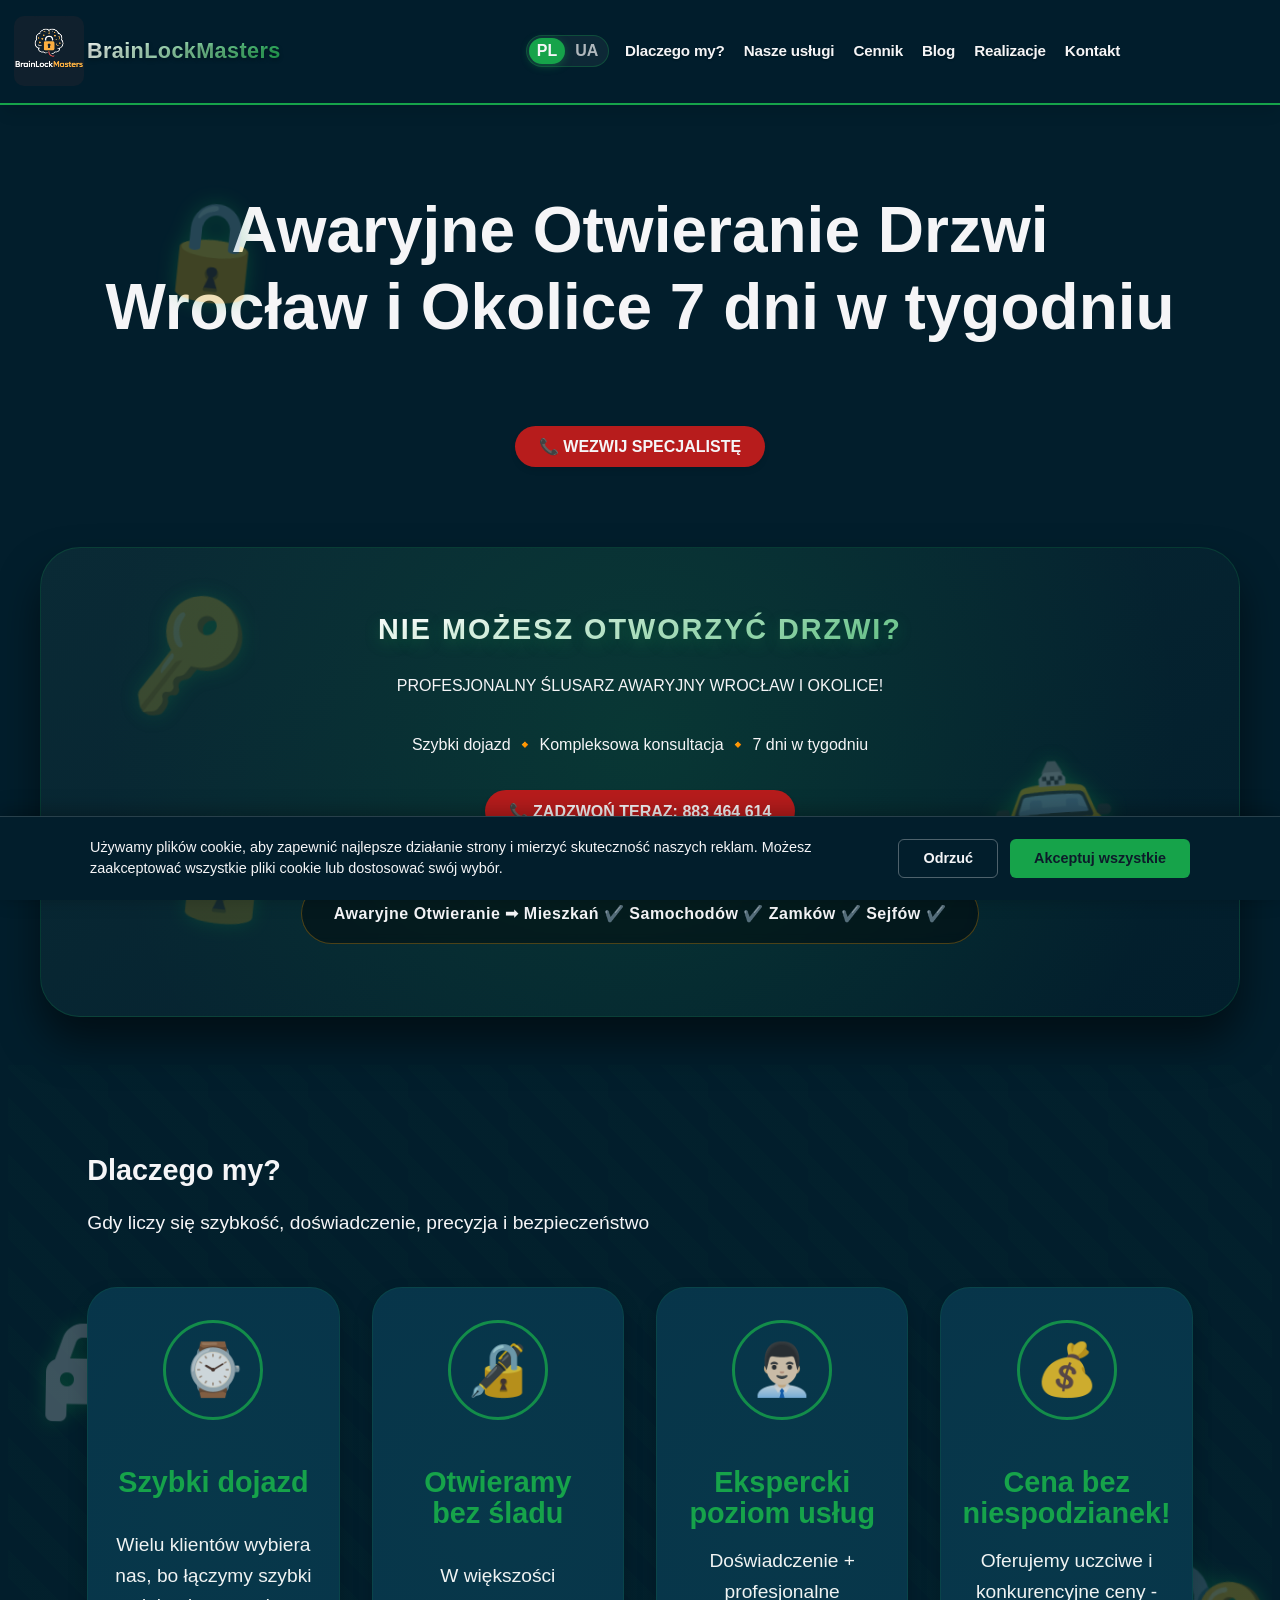
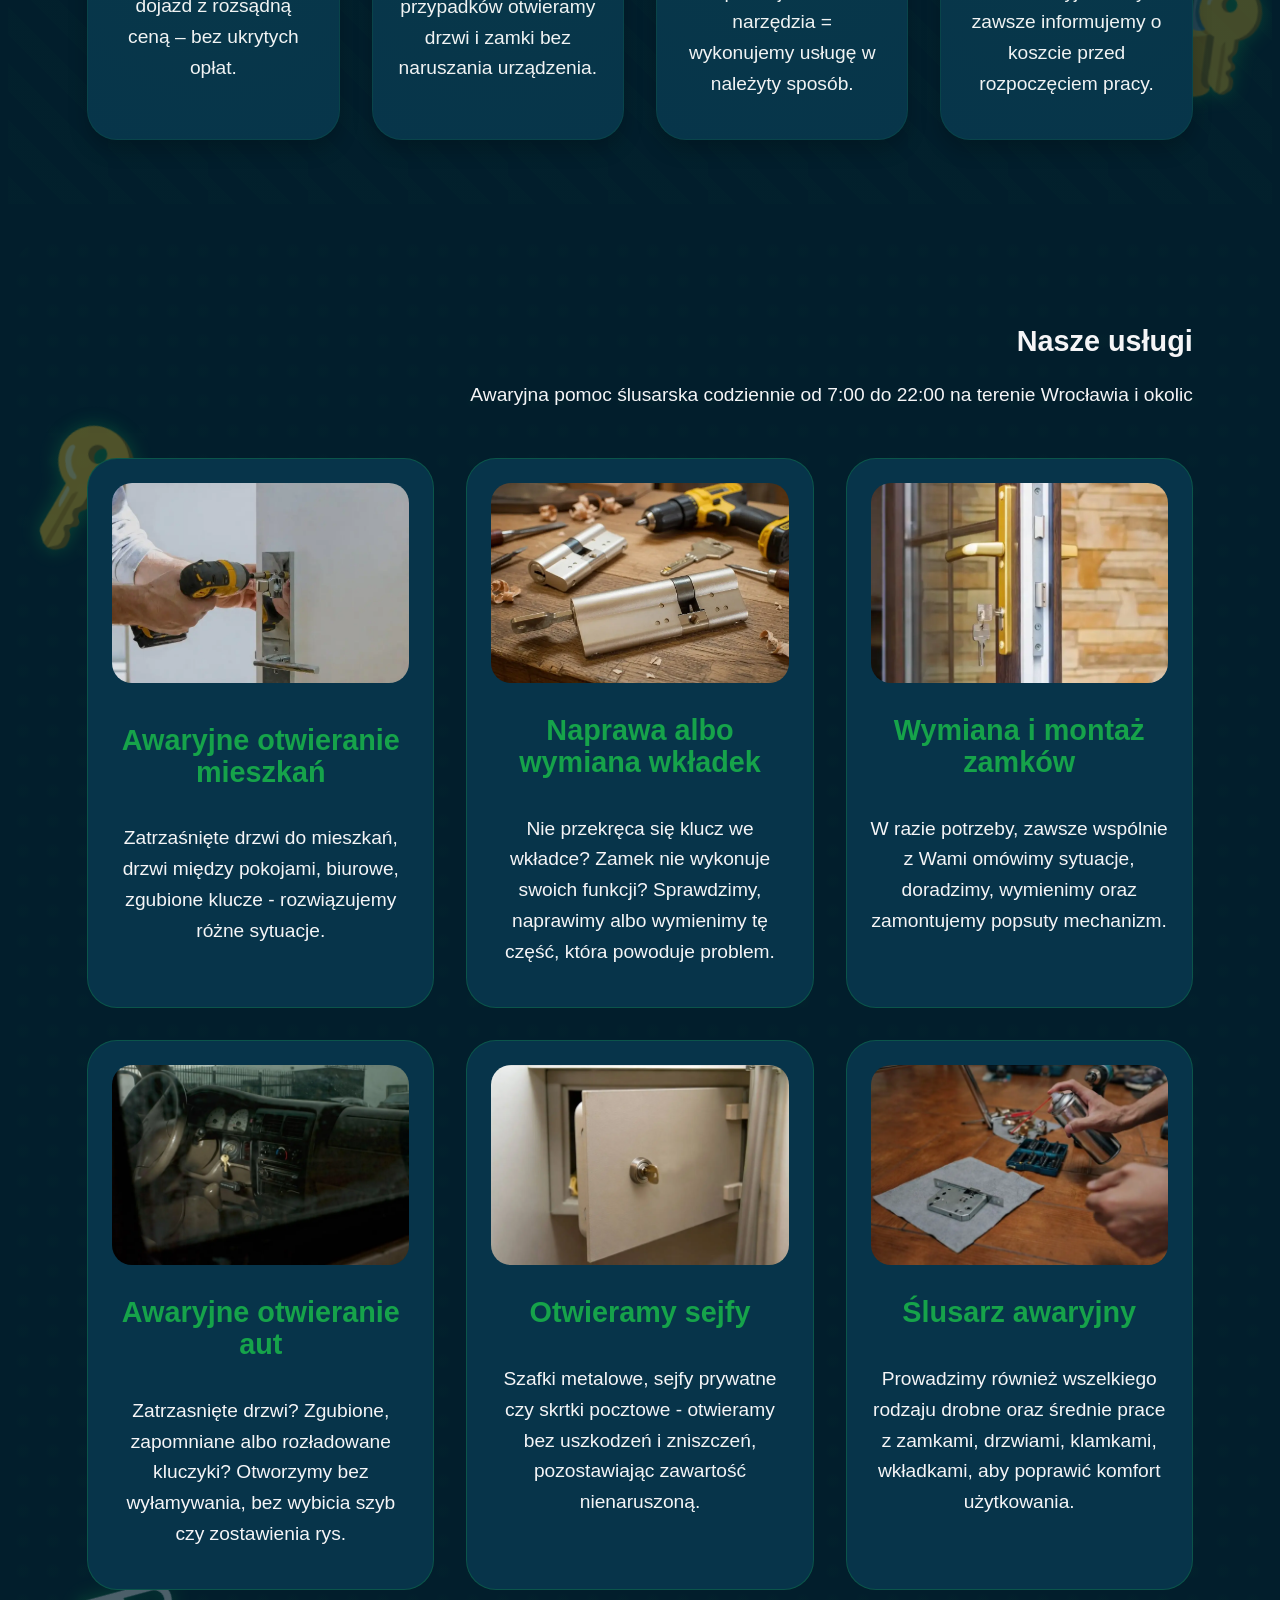
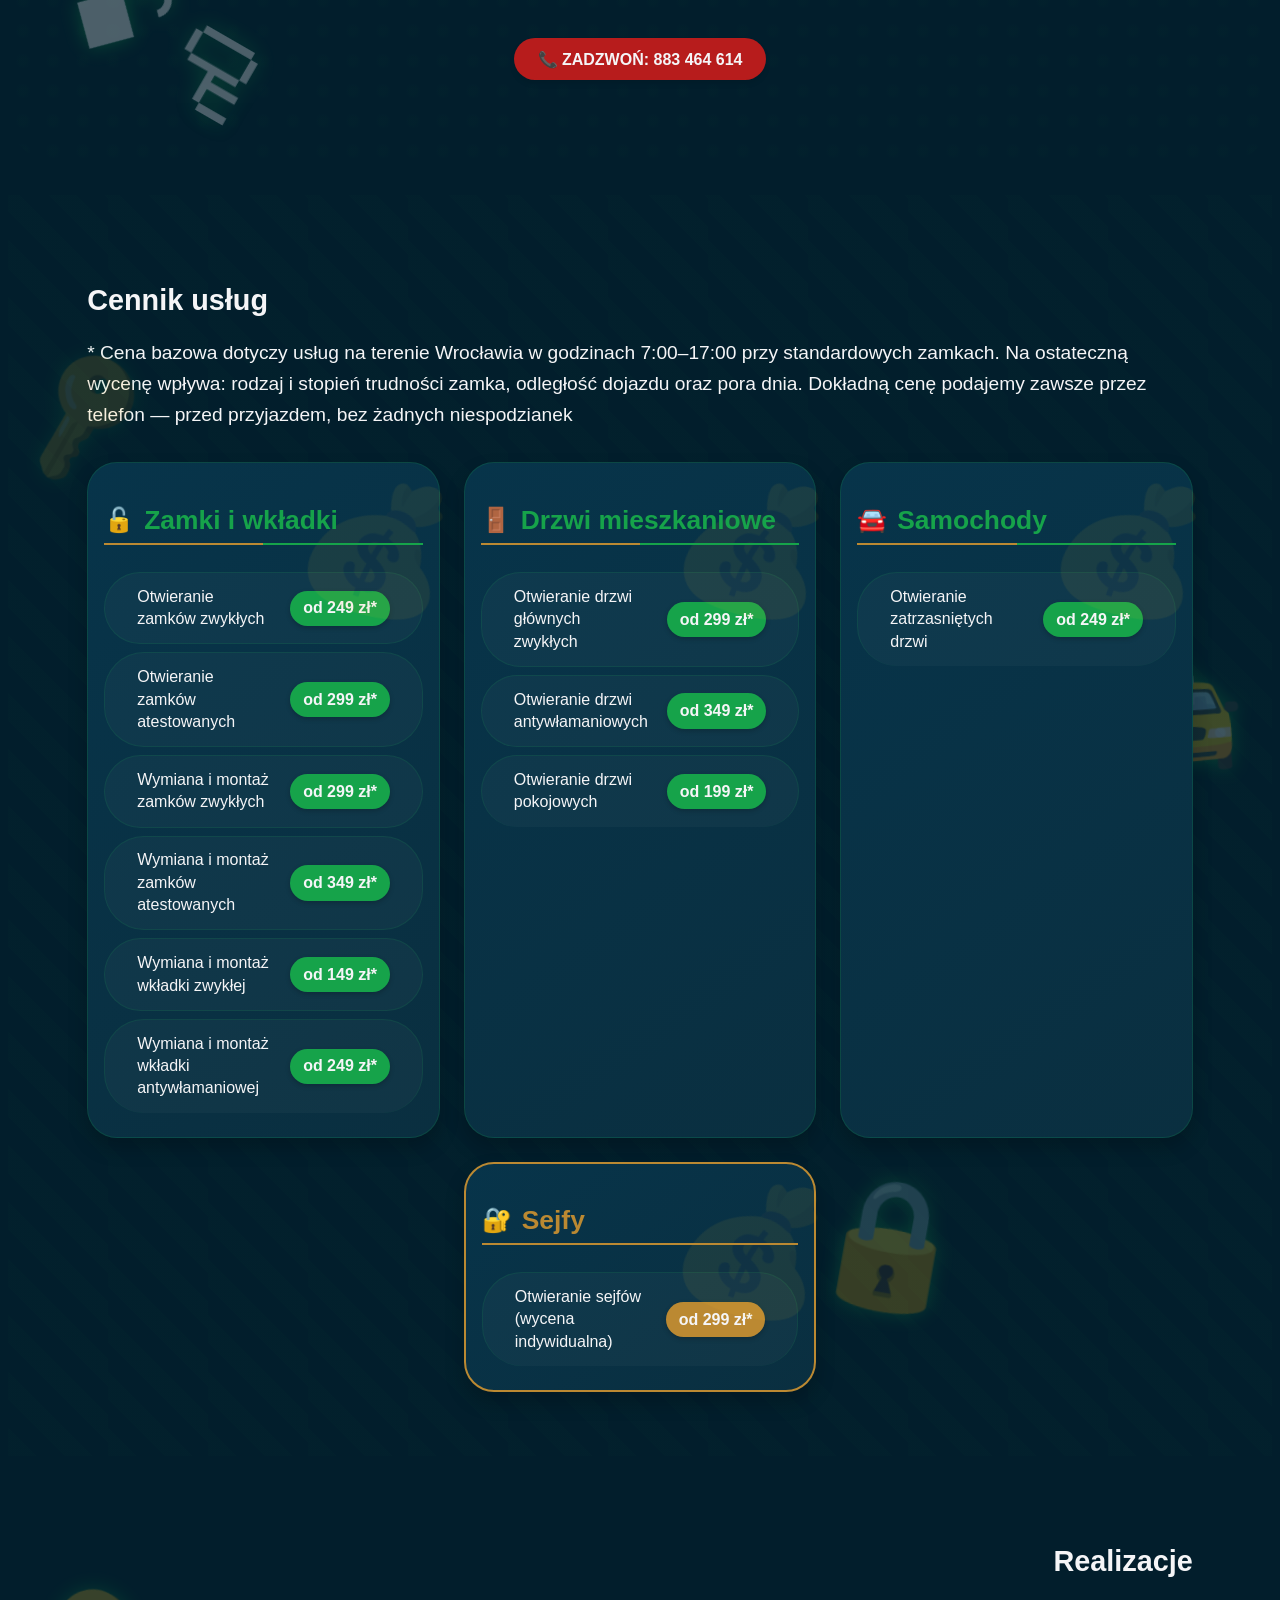
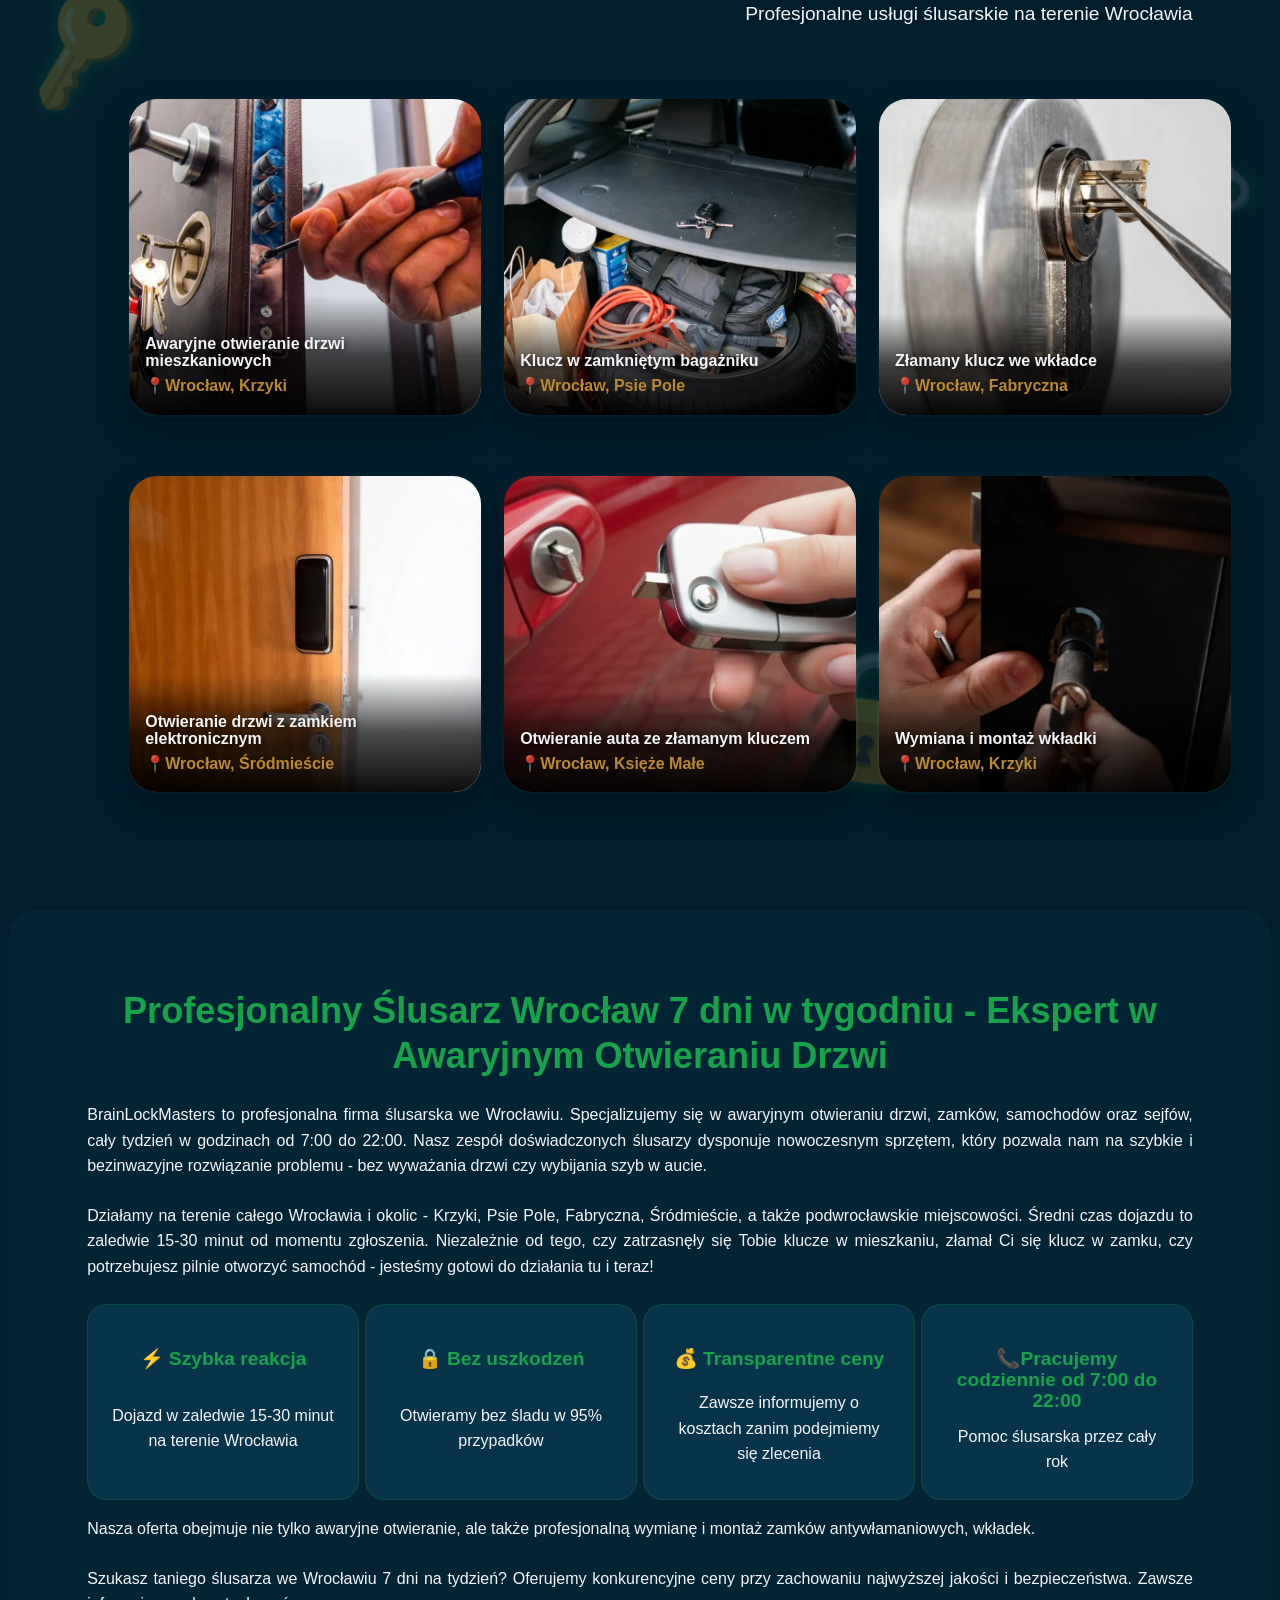
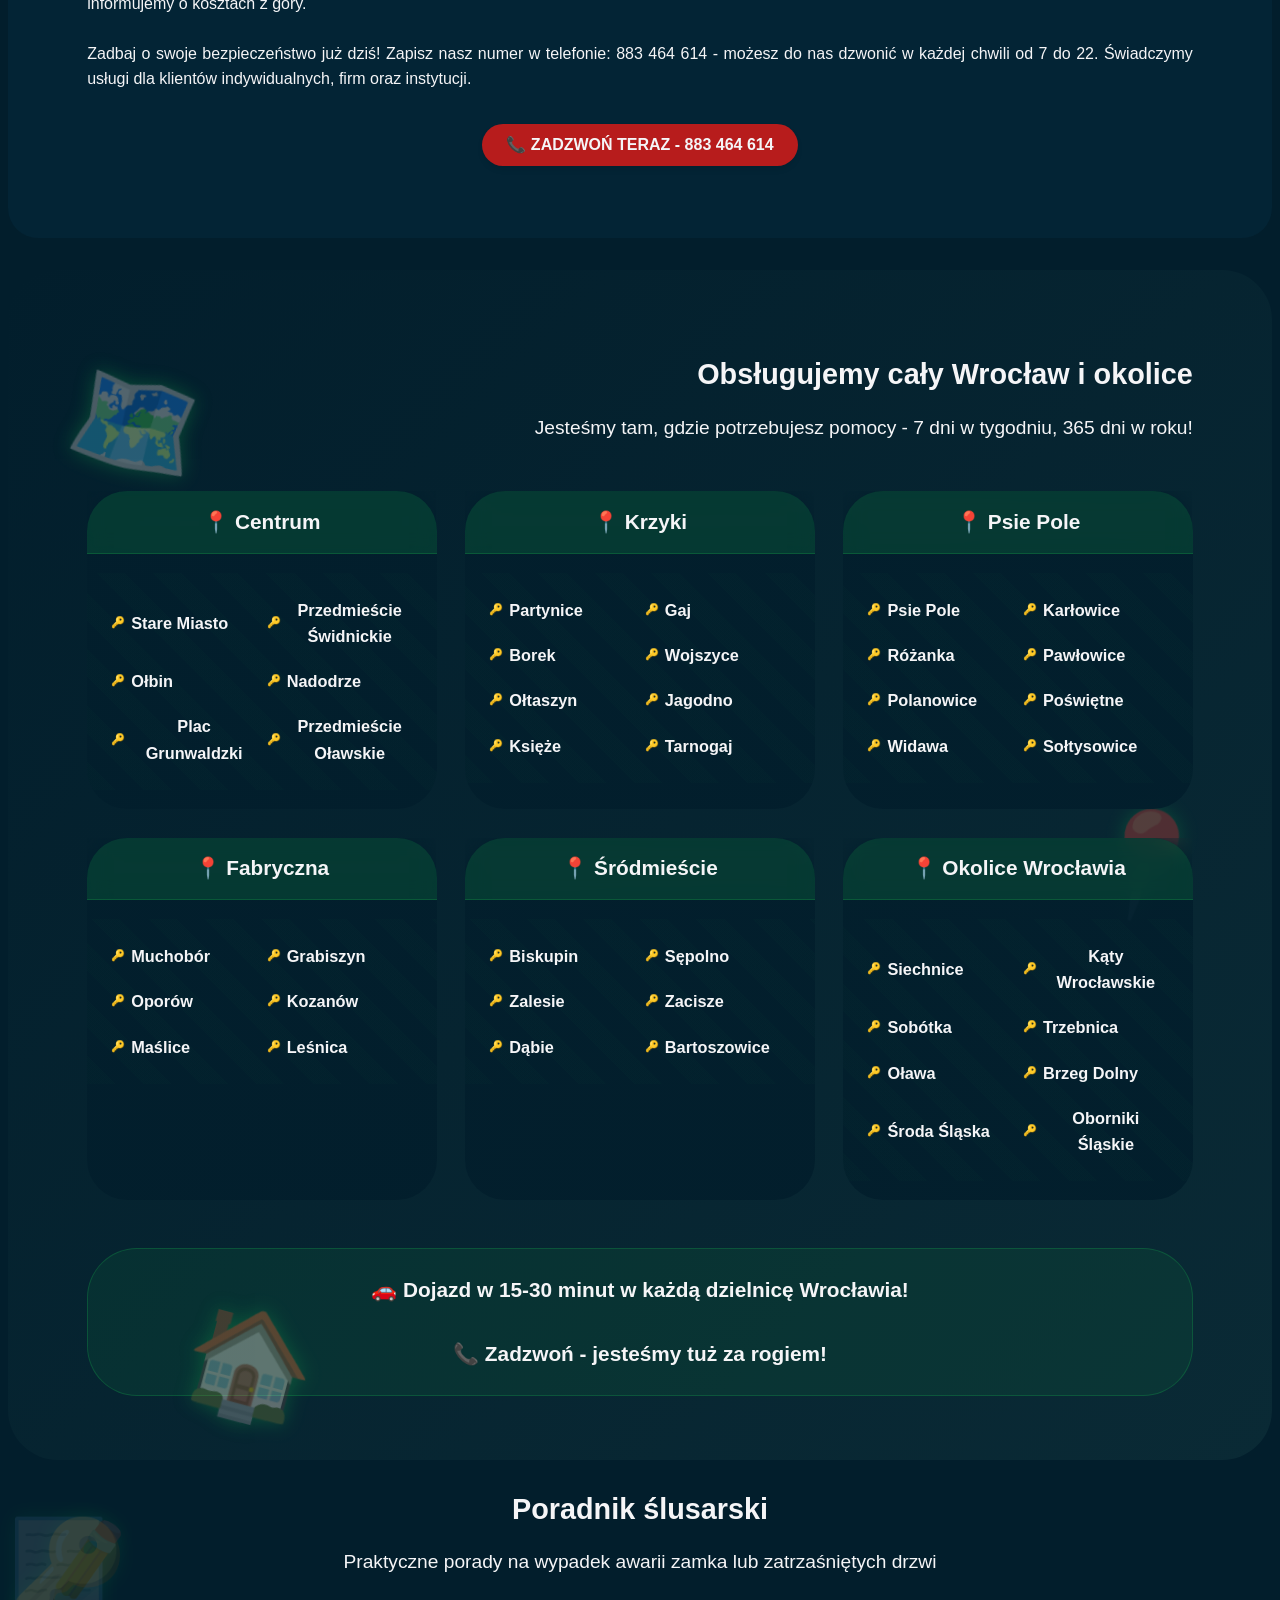
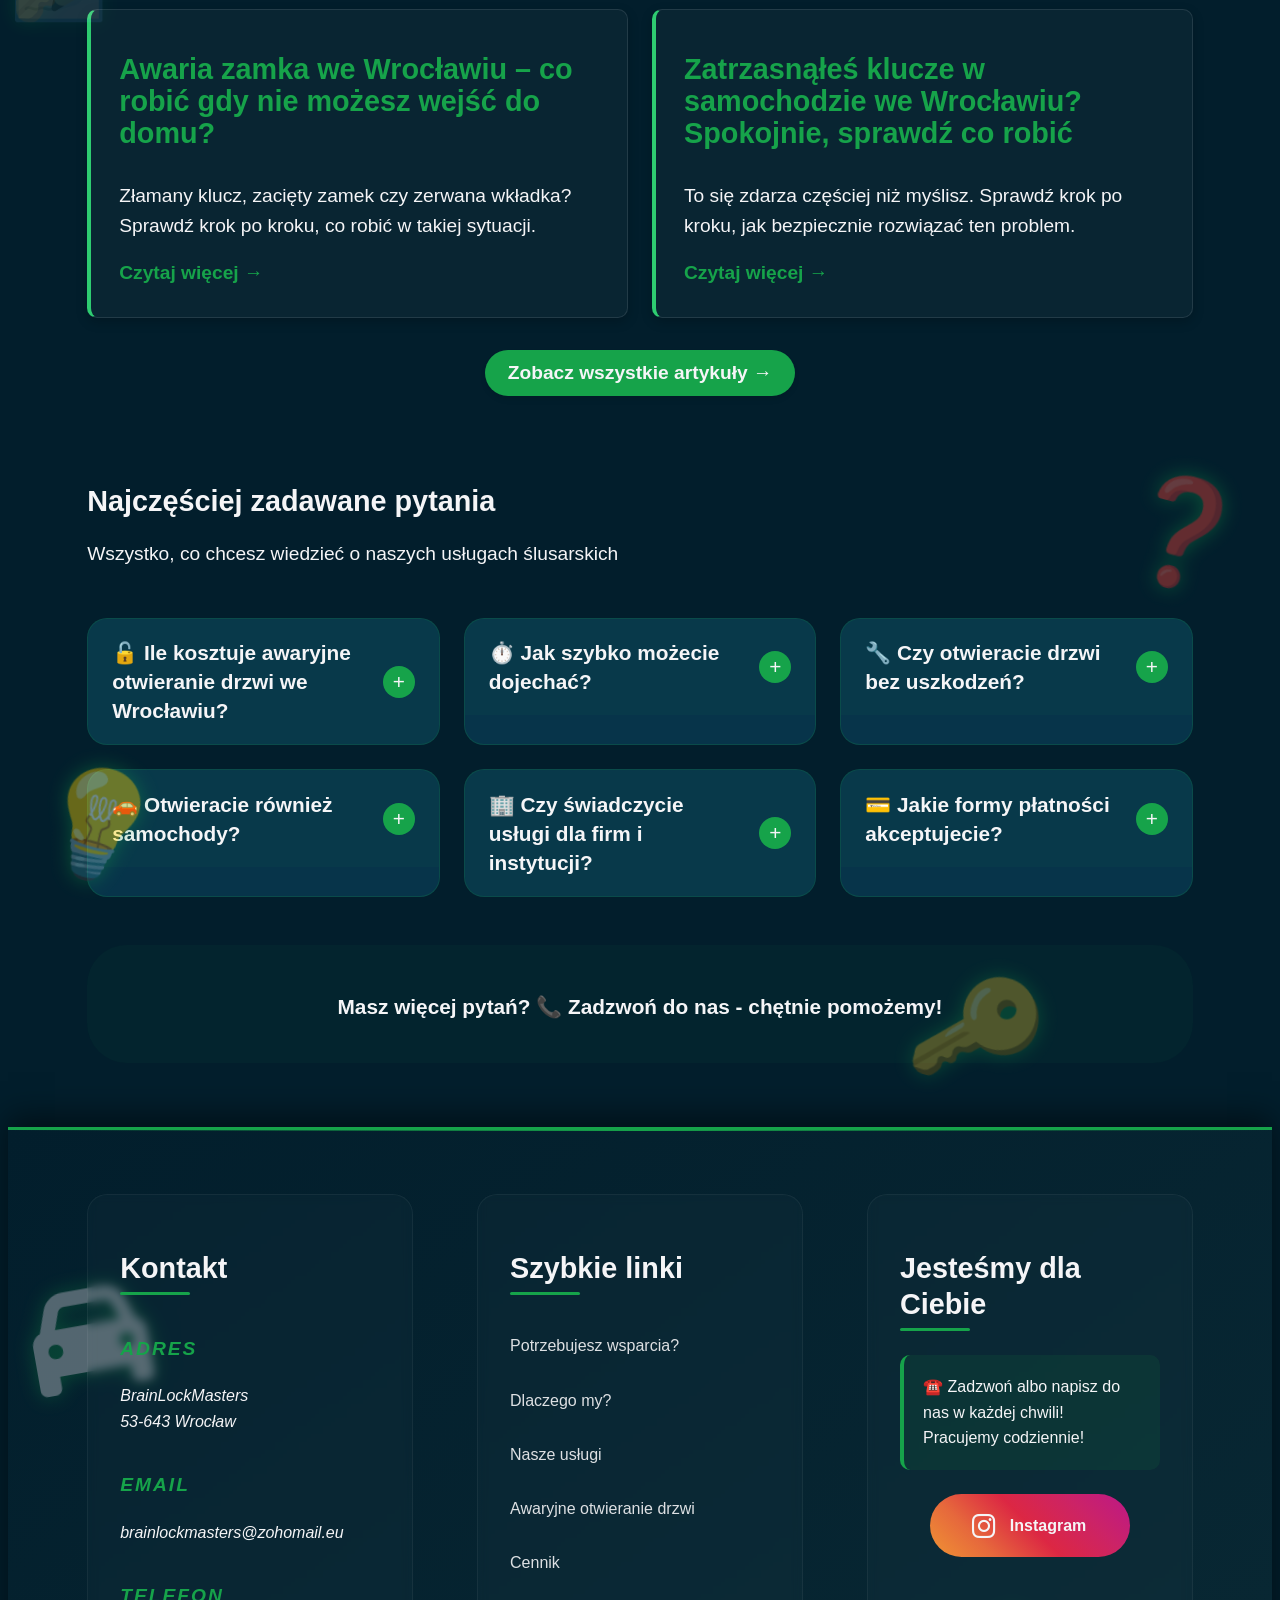
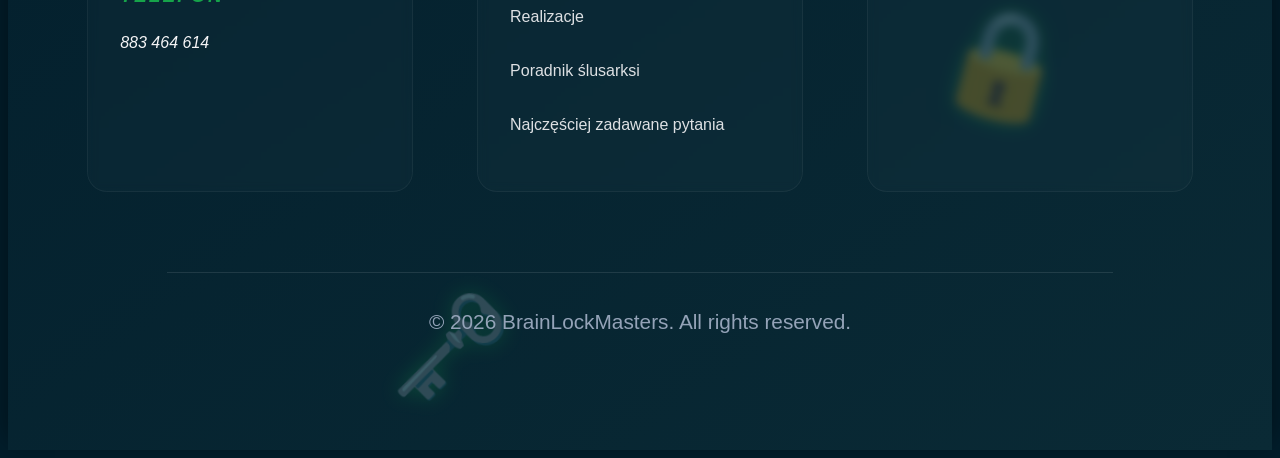
==== commit e4b8cc3d: "adding new blog article and many smaller changes of page enhancement" ====
--- a/index.html
+++ b/index.html
@@ -17,14 +17,14 @@
 	<meta property="og:description" content="Ślusarz awaryjny Wrocław – otwieranie drzwi, mieszkań i samochodów bez uszkodzeń. Codziennie 7–22, szybki dojazd. Zadzwoń: 883 464 614" />
 	<meta property="og:type" content="website" />
 	<meta property="og:url" content="https://brainlockmasters.pl" />
-	<meta property="og:image" content="images/logo.webp"/>
+	<meta property="og:image" content="images/logo_square.webp"/>
 	<meta property="og:site_name" content="BrainLockMasters - Ślusarz Wrocław" />
 	<link rel="canonical" href="https://brainlockmasters.pl" />
 	<meta property="og:locale" content="pl_PL" />
 	<link rel="stylesheet" href="assets/css/brainlockmasters.css" />
 	<meta itemprop="name" content="BrainLockMasters - Ślusarz Wrocław" />
 	<meta itemprop="description" content="Awaryjne otwieranie drzwi, samochodów i sejfów we Wrocławiu. Otwarci codziennie." />
-	<link rel="preload" as="image" href="images/logo.webp" fetchpriority="high" />
+	<link rel="preload" as="image" href="images/logo_square.webp" fetchpriority="high" />
 	<link rel="icon" type="image/x-icon" href="images/logo2.webp" />
 	<link rel="apple-touch-icon" href="images/logo2.webp" />
 	<script type="application/ld+json">
@@ -32,7 +32,7 @@
 		"@context": "https://schema.org",
 		"@type": "Locksmith",
 		"name": "BrainLockMasters",
-		"image": "https://brainlockmasters.pl/images/logo.webp",
+		"image": "https://brainlockmasters.pl/images/logo_square.webp",
 		"telephone": "+48883464614",
 		"url": "https://brainlockmasters.pl",
 		"priceRange": "$$",
@@ -132,7 +132,7 @@
 		<div class="container nav-flex">
 			<div class="logo">
 				<a aria-label="Strona główna">
-					<img src="images/logo.webp" alt="BrainLockMasters" class="logo-img">
+					<img src="images/logo_square.webp" alt="BrainLockMasters" class="logo-img">
 					<span class="logo-text">BrainLockMasters</span>
 				</a>
 			</div>
@@ -148,10 +148,11 @@
 						<span class="hamburger"></span>
 					</button>
 					<ul class="nav-menu">
-						<li><a href="#why-us" class="nav-link" data-i18n="nav.why-us">Dlaczego właśnie my?</a></li>
+						<li><a href="#why-us" class="nav-link" data-i18n="nav.why-us">Dlaczego my?</a></li>
 						<li><a href="#services" class="nav-link" data-i18n="nav.services">Nasze usługi</a></li>
 						<li><a href="#prices" class="nav-link" data-i18n="nav.prices">Cennik</a></li>
-						<li><a href="#projects" class="nav-link" data-i18n="nav.projects">Przykładowe realizacje</a></li>
+						<li><a href="#blog" class="nav-link" data-i18n="nav.blog">Blog</a></li>
+						<li><a href="#projects" class="nav-link" data-i18n="nav.projects">Realizacje</a></li>
 						<li><a href="#footer" class="nav-link" data-i18n="nav.contact">Kontakt</a></li>
 					</ul>
 				</nav>
@@ -270,7 +271,7 @@
 
 			<div class="container">
 				<header class="major">
-					<h2 id="why-us-heading" data-i18n="why-us.title">Dlaczego właśnie my?</h2>
+					<h2 id="why-us-heading" data-i18n="why-us.title">Dlaczego my?</h2>
 					<p data-i18n="why-us.subtitle">Gdy liczy się szybkość, doświadczenie, precyzja i bezpieczeństwo</p>
 				</header>
 
@@ -391,28 +392,28 @@
 					<div class="price-card">
 						<h3 data-i18n="prices.locks.title">Zamki i wkładki</h3>
 						<ul>
-							<li><span data-i18n="prices.locks.standard_open">Otwieranie zamków zwykłych</span><span class="price" data-i18n="prices.locks.standard_open.price">od 149 zł*</span></li>
-							<li><span data-i18n="prices.locks.certified_open">Otwieranie zamków atestowanych</span><span class="price" data-i18n="prices.locks.certified_open.price">od 249 zł*</span></li>
-							<li><span data-i18n="prices.locks.standard_replace">Wymiana i montaż zamków zwykłych</span><span class="price" data-i18n="prices.locks.standard_replace.price">od 189 zł*</span></li>
-							<li><span data-i18n="prices.locks.certified_replace">Wymiana i montaż zamków atestowanych</span><span class="price" data-i18n="prices.locks.certified_replace.price">od 269 zł*</span></li>
+							<li><span data-i18n="prices.locks.standard_open">Otwieranie zamków zwykłych</span><span class="price" data-i18n="prices.locks.standard_open.price">od 249 zł*</span></li>
+							<li><span data-i18n="prices.locks.certified_open">Otwieranie zamków atestowanych</span><span class="price" data-i18n="prices.locks.certified_open.price">od 299 zł*</span></li>
+							<li><span data-i18n="prices.locks.standard_replace">Wymiana i montaż zamków zwykłych</span><span class="price" data-i18n="prices.locks.standard_replace.price">od 299 zł*</span></li>
+							<li><span data-i18n="prices.locks.certified_replace">Wymiana i montaż zamków atestowanych</span><span class="price" data-i18n="prices.locks.certified_replace.price">od 349 zł*</span></li>
 							<li><span data-i18n="prices.locks.cylinder_standard">Wymiana i montaż wkładki zwykłej</span><span class="price" data-i18n="prices.locks.cylinder_standard.price">od 149 zł*</span></li>
-							<li><span data-i18n="prices.locks.cylinder_certified">Wymiana i montaż wkładki antywłamaniowej</span><span class="price" data-i18n="prices.locks.cylinder_certified.price">od 239 zł*</span></li>
+							<li><span data-i18n="prices.locks.cylinder_certified">Wymiana i montaż wkładki antywłamaniowej</span><span class="price" data-i18n="prices.locks.cylinder_certified.price">od 249 zł*</span></li>
 						</ul>
 					</div>
 					
 					<div class="price-card">
 						<h3 data-i18n="prices.doors.title">Drzwi mieszkaniowe</h3>
 						<ul>
-							<li><span data-i18n="prices.doors.main_standard">Otwieranie drzwi głównych zwykłych</span><span class="price" data-i18n="prices.doors.main_standard.price">od 189 zł*</span></li>
-							<li><span data-i18n="prices.doors.main_certified">Otwieranie drzwi antywłamaniowych</span><span class="price" data-i18n="prices.doors.main_certified.price">od 249 zł*</span></li>
-							<li><span data-i18n="prices.doors.interior">Otwieranie drzwi pokojowych</span><span class="price" data-i18n="prices.doors.interior.price">od 139 zł*</span></li>
+							<li><span data-i18n="prices.doors.main_standard">Otwieranie drzwi głównych zwykłych</span><span class="price" data-i18n="prices.doors.main_standard.price">od 299 zł*</span></li>
+							<li><span data-i18n="prices.doors.main_certified">Otwieranie drzwi antywłamaniowych</span><span class="price" data-i18n="prices.doors.main_certified.price">od 349 zł*</span></li>
+							<li><span data-i18n="prices.doors.interior">Otwieranie drzwi pokojowych</span><span class="price" data-i18n="prices.doors.interior.price">od 199 zł*</span></li>
 						</ul>
 					</div>
 					
 					<div class="price-card">
 						<h3 data-i18n="prices.cars.title">Samochody</h3>
 						<ul>
-							<li><span data-i18n="prices.cars.door_open">Otwieranie zatrzasniętych drzwi</span><span class="price" data-i18n="prices.cars.door_open.price">od 149 zł*</span></li>
+							<li><span data-i18n="prices.cars.door_open">Otwieranie zatrzasniętych drzwi</span><span class="price" data-i18n="prices.cars.door_open.price">od 249 zł*</span></li>
 						</ul>
 					</div>
 
@@ -435,7 +436,7 @@
 				<div class="bg-icon" aria-hidden="true">🔐</div>
 				<div class="bg-icon" aria-hidden="true">🗝️</div>
 				<header class="major">
-					<h2 id="projects-heading" data-i18n="projects.title">Przykładowe realizacje</h2>
+					<h2 id="projects-heading" data-i18n="projects.title">Realizacje</h2>
 					<p data-i18n="projects.subtitle">Profesjonalne usługi ślusarskie na terenie Wrocławia</p>
 				</header>
 				
@@ -823,11 +824,11 @@
 						<h2 data-i18n="footer.quicklinks">Szybkie linki</h2>
 						<ul class="footer-links">
 							<li><a href="#banner" data-i18n="footer.needhelp">Potrzebujesz wsparcia?</a></li>
-							<li><a href="#why-us" data-i18n="footer.why-us">Dlaczego właśnie my?</a></li>
+							<li><a href="#why-us" data-i18n="footer.why-us">Dlaczego my?</a></li>
 							<li><a href="#services" data-i18n="footer.services">Nasze usługi</a></li>
 							<li><a href="/awaryjne-otwieranie-drzwi-wroclaw" data-i18n="awaryjne.service">Awaryjne otwieranie drzwi</a></li>
 							<li><a href="#prices" data-i18n="footer.prices">Cennik</a></li>
-							<li><a href="#projects" data-i18n="footer.projects">Przykładowe realizacje</a></li>
+							<li><a href="#projects" data-i18n="footer.projects">Realizacje</a></li>
 							<li><a href="#blog" data-i18n="footer.blog">Poradnik ślusarski</a></li>
 							<li><a href="#faq-section" data-i18n="footer.faq-section">Najczęściej zadawane pytania</a></li>
 						</ul>
